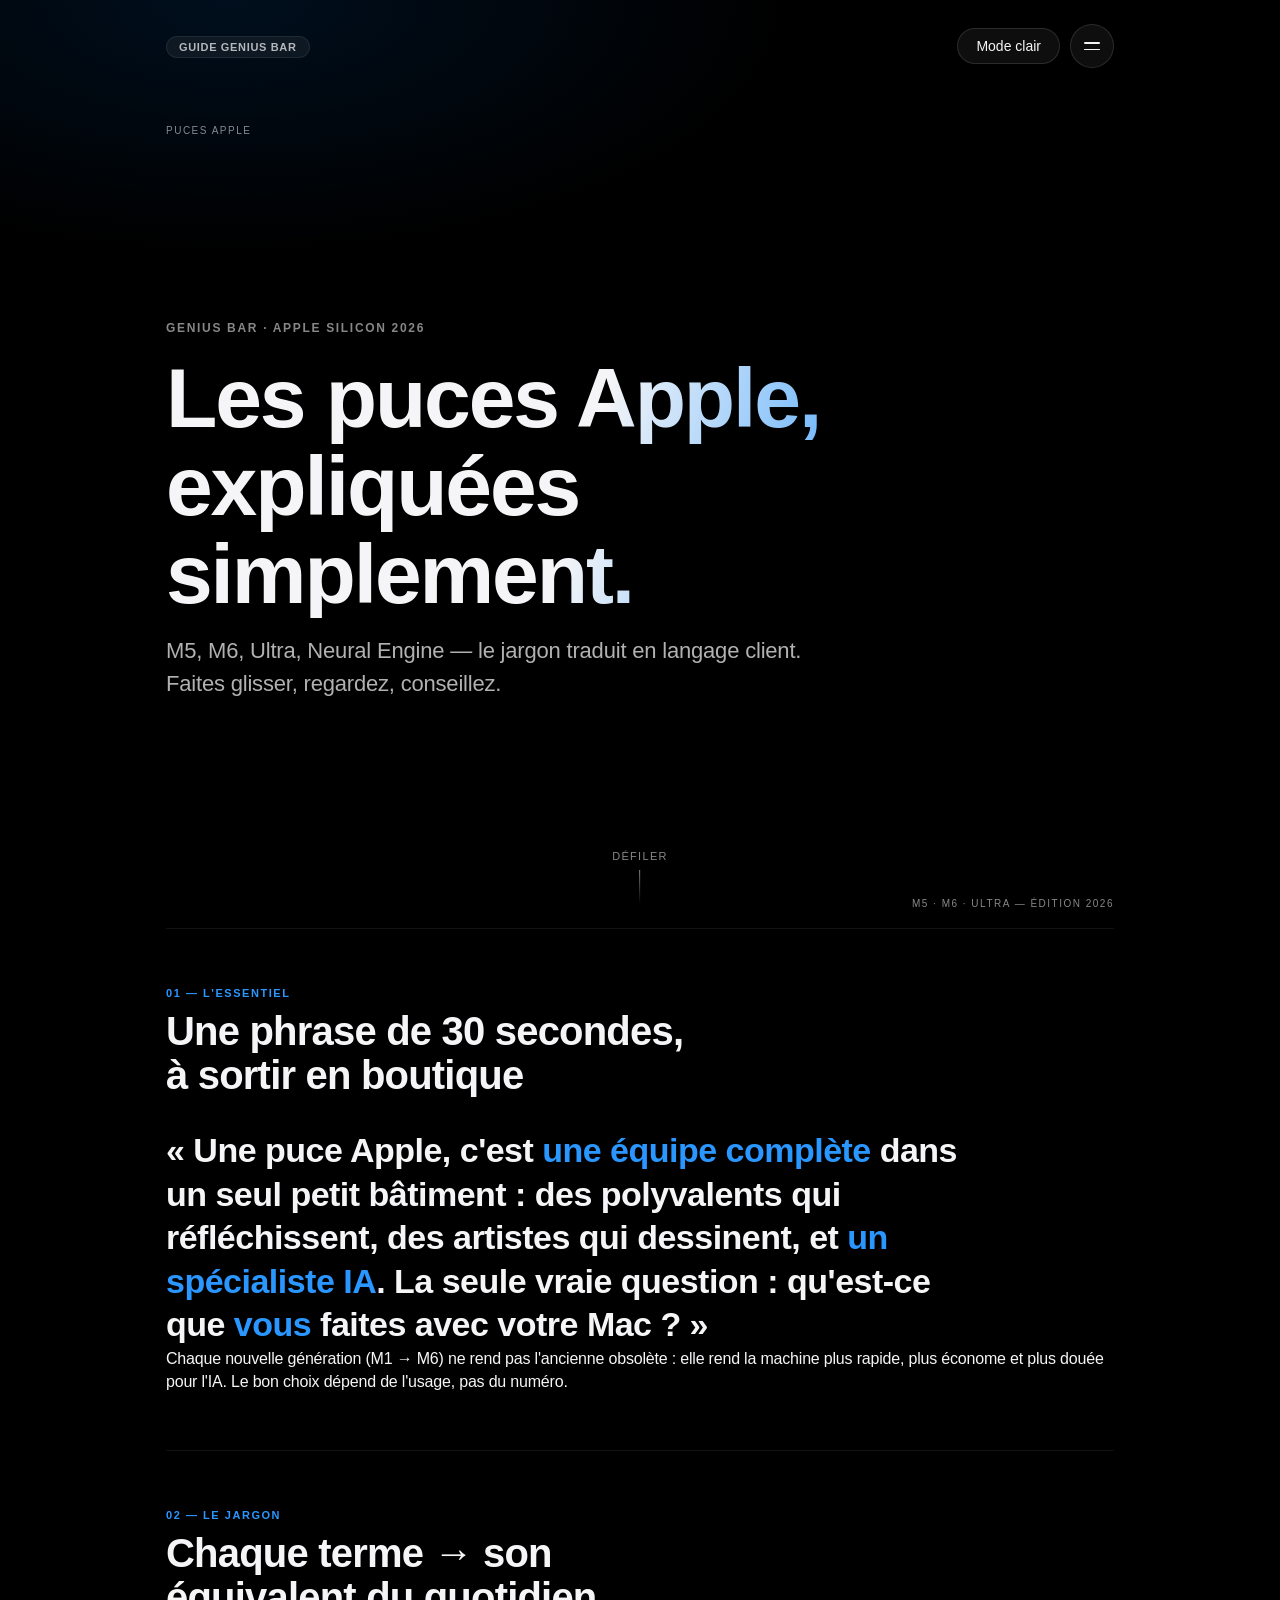
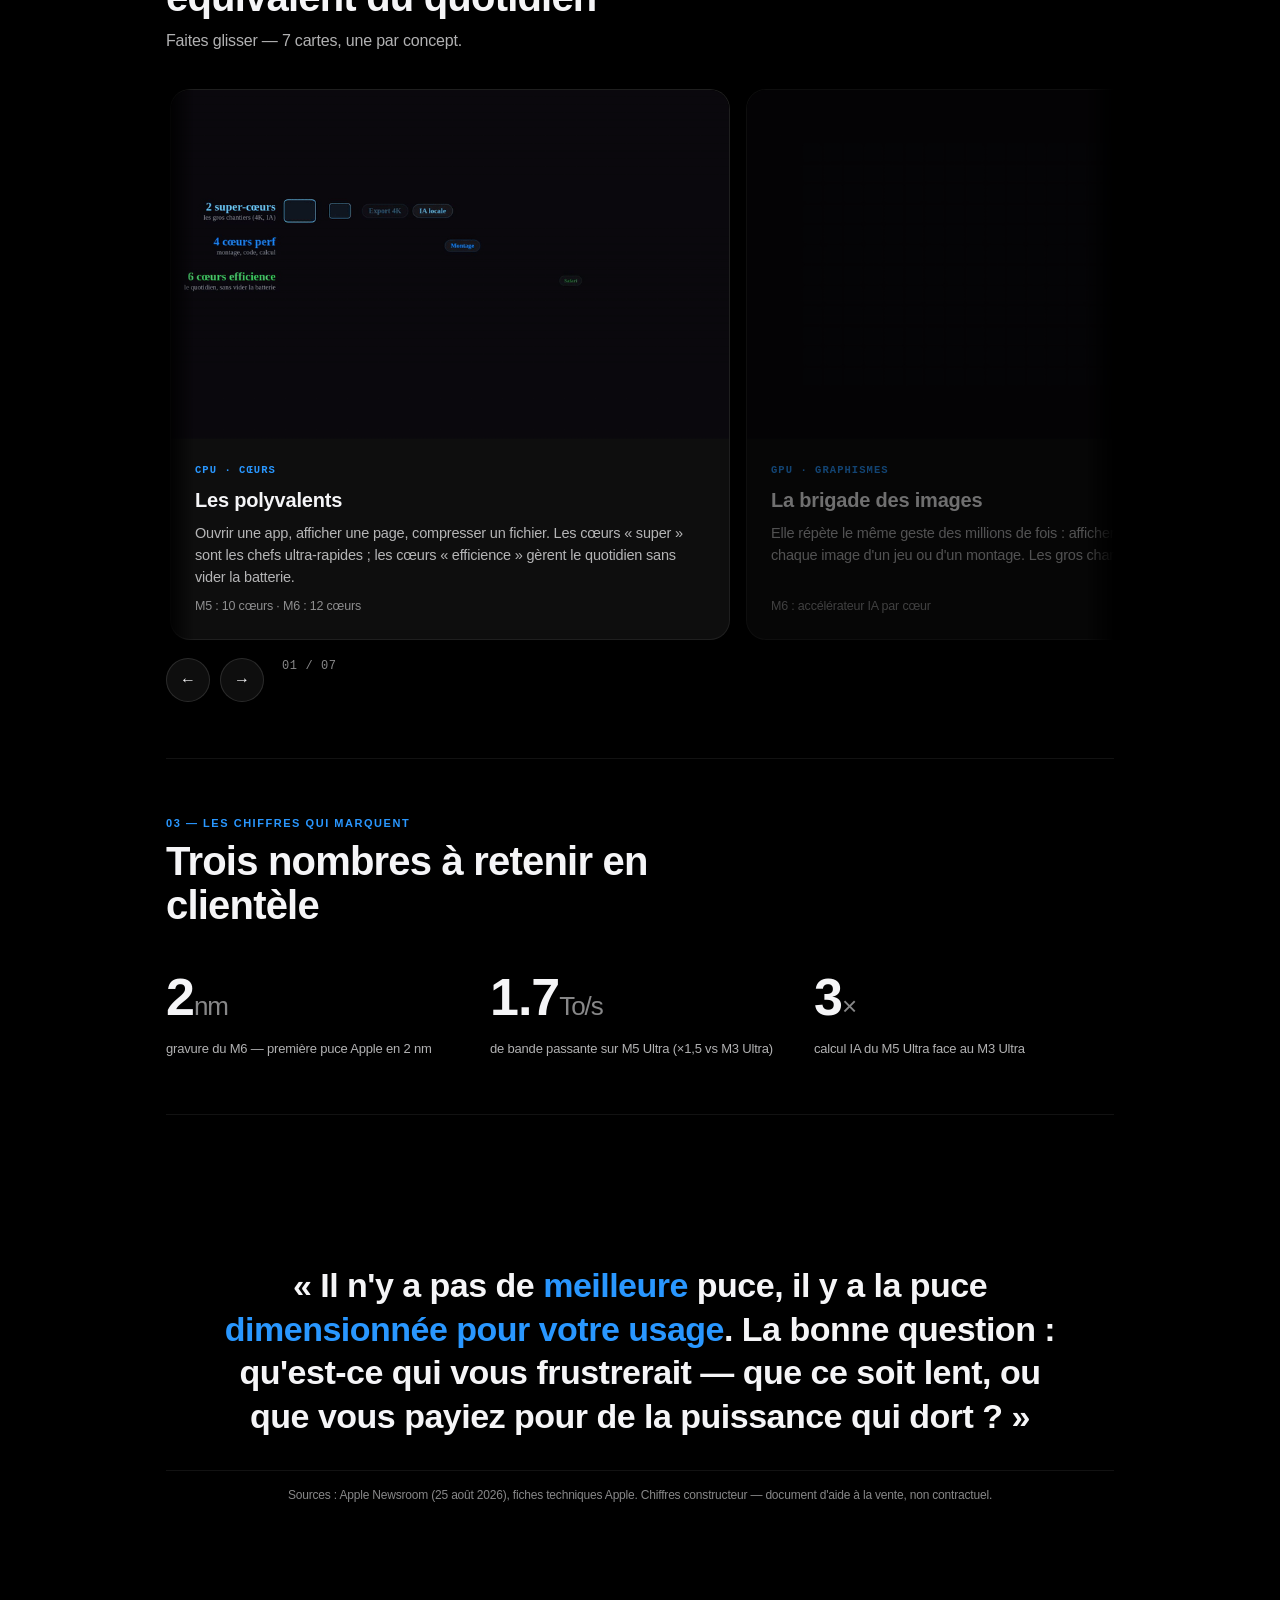
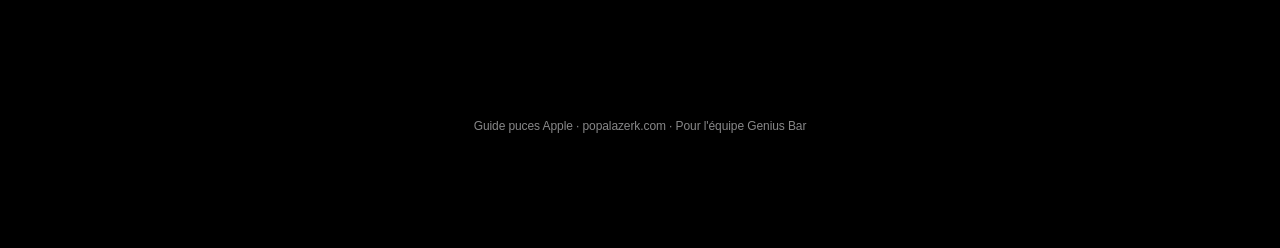
==== index.html @ b4b751bb "Retrait des 3 images generees Pollinations (demande Jose: il les generera lui-meme avec Nano Banana " ====
<!DOCTYPE html>
<html lang="fr">
<head>
<meta charset="UTF-8">
<meta name="viewport" content="width=device-width, initial-scale=1.0">
<meta http-equiv="Cache-Control" content="no-cache, no-store, must-revalidate">
<meta http-equiv="Pragma" content="no-cache">
<title>Puces Apple, expliquées simplement — Genius Bar</title>
<link rel="stylesheet" href="design.css">
<style>
/* ============================================================
   UI v2 — ÉDITORIAL KEYNOTE : sections 100vh, carrousels snap,
   reveals au scroll, compteurs animés. Tokens du design.css.
   ============================================================ */

/* --- Reveal au scroll --- */
.reveal{opacity:0;transform:translateY(28px);transition:opacity .7s var(--ease),transform .7s var(--ease)}
.reveal.in{opacity:1;transform:none}
.reveal[data-delay="1"]{transition-delay:.12s}
.reveal[data-delay="2"]{transition-delay:.24s}
.reveal[data-delay="3"]{transition-delay:.36s}

/* --- Hero 100vh --- */
.hero{min-height:92vh;display:flex;flex-direction:column;justify-content:center;position:relative;padding:var(--sp-5) 0 var(--sp-6)}
.hero .kicker{font-size:12px;letter-spacing:.14em;text-transform:uppercase;color:var(--ink-faint);font-weight:600;margin-bottom:var(--sp-3)}
.hero h1{
  font-family:var(--font-d);font-weight:600;line-height:1.05;letter-spacing:-.025em;
  font-size:clamp(40px,7.2vw,84px);max-width:16ch;
  background:linear-gradient(105deg,var(--ink) 55%,var(--blue-link) 100%);
  -webkit-background-clip:text;background-clip:text;-webkit-text-fill-color:transparent;
}
.hero .lede{font-size:clamp(17px,2vw,22px);color:var(--ink-dim);max-width:52ch;margin-top:var(--sp-3);line-height:1.5}
.hero .scrollcue{position:absolute;bottom:24px;left:50%;transform:translateX(-50%);font-size:11px;letter-spacing:.12em;text-transform:uppercase;color:var(--ink-faint);display:flex;flex-direction:column;align-items:center;gap:6px}
.hud{position:absolute;font-size:10px;letter-spacing:.15em;text-transform:uppercase;color:var(--ink-faint);font-weight:500}
.hud-tl{top:24px;left:0}
.hud-br{bottom:16px;right:0}
.hero .scrollcue::after{content:'';width:1px;height:34px;background:linear-gradient(var(--ink-faint),transparent);animation:cue 2.2s var(--ease) infinite}
@keyframes cue{0%,100%{transform:scaleY(.4);opacity:.4}50%{transform:scaleY(1);opacity:1}}

/* --- Section standard --- */
section{padding:var(--sp-7) 0;border-top:1px solid var(--hair-soft)}
.sect-head{margin-bottom:var(--sp-5);max-width:60ch}
.sect-head .kicker{font-size:11px;letter-spacing:.14em;text-transform:uppercase;color:var(--blue-link);font-weight:600;margin-bottom:8px}
.sect-head h2{font-family:var(--font-d);font-size:clamp(26px,4vw,40px);font-weight:600;line-height:1.1;letter-spacing:-.02em;margin:0}
.sect-head p{color:var(--ink-dim);font-size:16px;margin-top:10px;line-height:1.5}

/* --- Big quote (image à garder en tête) --- */
.bigquote{font-family:var(--font-d);font-size:clamp(22px,3.2vw,34px);font-weight:600;line-height:1.28;letter-spacing:-.015em;max-width:44ch}
.bigquote em{font-style:normal;color:var(--blue-link)}
.bigquote .after{font-family:var(--font-t);font-size:15px;color:var(--ink-dim);font-weight:400;margin-top:var(--sp-4);line-height:1.55;max-width:60ch}

/* --- Carrousel snap générique --- */
.carousel{
  display:grid;grid-auto-flow:column;grid-auto-columns:min(72%,560px);
  gap:var(--sp-3);overflow-x:auto;overscroll-behavior-x:contain;
  scroll-snap-type:x mandatory;padding:4px 4px var(--sp-3);
  scrollbar-width:thin;scrollbar-color:var(--hair) transparent;
  -webkit-mask-image:linear-gradient(90deg,transparent,#000 3%,#000 97%,transparent);
          mask-image:linear-gradient(90deg,transparent,#000 3%,#000 97%,transparent);
}
.carousel::-webkit-scrollbar{height:4px}
.carousel::-webkit-scrollbar-thumb{background:var(--hair);border-radius:2px}
.carousel>*{scroll-snap-align:center}

/* Carte carrousel */
.ccard{
  background:var(--glass);border:1px solid var(--hair-soft);border-radius:var(--radius-lg);
  padding:0;overflow:hidden;display:flex;flex-direction:column;
  transition:border-color var(--dur-1) var(--ease),transform var(--dur-2) var(--ease);
}
.ccard > .fig{margin:0!important;border-radius:0;width:100%;aspect-ratio:16/10;object-fit:cover}
.ccard > .cbody{padding:var(--sp-4);display:flex;flex-direction:column;gap:8px;flex:1}
.ccard:hover{transform:translateY(-3px)}
.ccard .ctag{font-size:10.5px;letter-spacing:.1em;text-transform:uppercase;color:var(--blue-link);font-weight:600;font-family:var(--font-m)}
.ccard h3{font-family:var(--font-d);font-size:20px;font-weight:600;letter-spacing:-.01em}
.ccard p{font-size:14.5px;color:var(--ink-dim);line-height:1.5}
.ccard .cfoot{margin-top:auto;font-size:12.5px;color:var(--ink-faint)}
.ccard.accent-green .ctag{color:var(--green)}
.ccard.accent-purple .ctag{color:#D5A0F8}

/* Nav carrousel */
.cnav{display:flex;gap:10px;margin-top:2px}
.cnav button{
  width:44px;height:44px;border-radius:50%;border:1px solid var(--hair);
  background:var(--glass);color:var(--ink);font-size:16px;cursor:pointer;
  transition:background var(--dur-1) var(--ease),opacity var(--dur-1);
  display:flex;align-items:center;justify-content:center;
}
.cnav button:hover{background:var(--glass-strong)}
.cnav button:disabled{opacity:.3;cursor:default}
.fig{width:100%;border-radius:var(--radius);display:block;margin-top:var(--sp-4);background:#000}
.fig-wrap{margin-top:var(--sp-4)}
.fig-cap{font-size:13px;color:var(--ink-faint);margin-top:8px}
.ccount{font-size:12px;color:var(--ink-faint);font-family:var(--font-m);margin-left:8px;letter-spacing:.05em}
.carousel>*{transition:opacity .45s var(--ease)}

/* --- Stats animées --- */
.stats{display:grid;grid-template-columns:repeat(auto-fit,minmax(180px,1fr));gap:var(--sp-4);margin-top:var(--sp-5)}
.stat .num{font-family:var(--font-d);font-size:clamp(34px,4.5vw,52px);font-weight:600;letter-spacing:-.02em;font-variant-numeric:tabular-nums}
.stat .num .u{font-size:.5em;color:var(--ink-faint);font-weight:500}
.stat .lbl{font-size:13px;color:var(--ink-dim);margin-top:4px;line-height:1.4}

/* --- Tableau comparatif (garde du v1, respiration éditoriale) --- */
.cmp{width:100%;border-collapse:separate;border-spacing:0;font-size:15px}
.cmp th,.cmp td{padding:12px;border-bottom:1px solid var(--hair-soft);text-align:left}
.cmp th{font-size:11px;text-transform:uppercase;letter-spacing:.07em;color:var(--ink-faint);font-weight:600}
.cmp td:first-child{color:var(--ink-faint);font-weight:600;width:32%}
.cmp .win{color:var(--green);font-weight:600}
.cmp tr:last-child td{border-bottom:none}

/* --- Vidéos : carrousel 16:9 --- */
.vidcard{background:var(--glass);border:1px solid var(--hair-soft);border-radius:var(--radius-lg);overflow:hidden}
.vidcard video{width:100%;aspect-ratio:16/9;display:block;background:#000;border-radius:var(--radius) var(--radius) 0 0}
.vidcard .vcap{padding:14px 16px;font-size:14px;color:var(--ink-dim)}
.vidcard .vidcard b,.vidcard .vcap b{color:var(--ink);font-weight:600}

/* --- Quiz inline (section dédiée) --- */
.quizwrap{display:grid;grid-template-columns:1.1fr .9fr;gap:var(--sp-6)}
@media(max-width:820px){.quizwrap{grid-template-columns:1fr}}
.q{padding:var(--sp-3) 0;border-bottom:1px solid var(--hair-soft)}
.q:last-child{border:none}
.q h3{font-size:16px;font-weight:600;margin-bottom:10px}
.q h3 .n{display:inline-block;width:26px;height:26px;border-radius:var(--radius-sm);background:var(--blue);color:#fff;font-size:12px;text-align:center;line-height:26px;margin-right:10px;font-family:var(--font-m)}
.opts{display:grid;grid-template-columns:1fr;gap:8px}
.opt{
  padding:13px 16px;border-radius:var(--radius-sm);border:1px solid var(--hair);background:var(--glass);
  cursor:pointer;font-size:15px;color:var(--ink);transition:all var(--dur-1) var(--ease);text-align:left;font-family:inherit;
}
.opt:hover{background:var(--glass-strong)}
.opt.sel{border-color:var(--blue);background:rgba(0,113,227,.14);font-weight:600}
.result{margin-top:var(--sp-3);padding:var(--sp-4);border-radius:var(--radius);display:none}
.result.show{display:block}
.result h3{font-size:19px;font-weight:600;margin-bottom:4px}
.result .why{font-size:15px;color:var(--ink-dim)}
.badge{display:inline-block;padding:4px 12px;border-radius:var(--radius-pill);font-size:11px;font-weight:600;letter-spacing:.06em;text-transform:uppercase;margin-bottom:10px}

/* --- FAQ --- */
.faq details{padding:var(--sp-3) 0;border-bottom:1px solid var(--hair-soft)}
.faq details:last-child{border:none}
.faq summary{cursor:pointer;font-size:16px;font-weight:600;list-style:none;display:flex;justify-content:space-between;align-items:center}
.faq summary::after{content:'+';font-size:20px;color:var(--ink-faint);font-weight:400}
.faq details[open] summary::after{content:'–'}
.faq .a{font-size:15px;color:var(--ink-dim);padding:8px 0 2px}

/* --- Fin --- */
.finale{min-height:60vh;display:flex;flex-direction:column;justify-content:center;text-align:center}
.finale .bigquote{margin:0 auto}
footer{padding:var(--sp-5) 0;text-align:center;font-size:12px;color:var(--ink-faint)}


/* --- Menu overlay plein ecran + vues (module recommandation dissocie) --- */
.top{position:relative;z-index:60}
.top-actions{display:flex;align-items:center;gap:10px}
.brand-btn{cursor:pointer;font-family:var(--font-t);transition:background var(--dur-1) var(--ease)}
.brand-btn:hover{background:var(--glass-strong)}
.burger{width:44px;height:44px;border-radius:50%;border:1px solid var(--hair);background:var(--glass);display:inline-flex;flex-direction:column;align-items:center;justify-content:center;gap:5px;cursor:pointer;transition:background var(--dur-1) var(--ease)}
.burger:hover{background:var(--glass-strong)}
.burger span{display:block;width:16px;height:1.5px;border-radius:1px;background:var(--ink);transition:transform var(--dur-1) var(--ease)}
.burger.open span:nth-child(1){transform:translateY(3.25px) rotate(45deg)}
.burger.open span:nth-child(2){transform:translateY(-3.25px) rotate(-45deg)}

.menu-overlay{
  position:fixed;inset:0;z-index:50;display:flex;flex-direction:column;justify-content:center;
  background:var(--bg);
  -webkit-backdrop-filter:blur(24px) saturate(180%);backdrop-filter:blur(24px) saturate(180%);
  opacity:0;visibility:hidden;transition:opacity var(--dur-2) var(--ease),visibility 0s linear var(--dur-2);
}
.menu-overlay.open{opacity:1;visibility:visible;transition:opacity var(--dur-2) var(--ease)}
.menu-list{max-width:760px;width:100%;margin:0 auto;padding:0 var(--sp-4)}
.menu-item{opacity:0;transform:translateY(22px);transition:opacity var(--dur-2) var(--ease),transform var(--dur-2) var(--ease)}
.menu-overlay.open .menu-item{opacity:1;transform:none}
.menu-overlay.open .menu-item:nth-child(1){transition-delay:50ms}
.menu-overlay.open .menu-item:nth-child(2){transition-delay:100ms}
.menu-overlay.open .menu-item:nth-child(3){transition-delay:150ms}
.menu-overlay.open .menu-item:nth-child(4){transition-delay:200ms}
.menu-overlay.open .menu-item:nth-child(5){transition-delay:250ms}
.menu-overlay.open .menu-item:nth-child(6){transition-delay:300ms}
.menu-item button{
  display:flex;align-items:baseline;gap:18px;width:100%;text-align:left;
  background:none;border:none;border-bottom:1px solid var(--hair-soft);
  padding:18px 0;cursor:pointer;color:var(--ink);font-family:inherit;
  transition:color var(--dur-1) var(--ease),transform var(--dur-1) var(--ease);
}
.menu-item:last-child button{border-bottom:none}
.menu-item button:hover{color:var(--blue-link);transform:translateX(6px)}
.menu-item .idx{font-family:var(--font-m);font-size:12px;color:var(--ink-faint);letter-spacing:.12em;transition:color var(--dur-1) var(--ease)}
.menu-item.active .idx{color:var(--blue-link)}
.menu-item .lbl{font-family:var(--font-d);font-size:clamp(28px,6vw,52px);font-weight:600;letter-spacing:-.02em;line-height:1.1}
.menu-item .desc{margin-left:auto;font-size:13px;color:var(--ink-dim)}
.menu-item.active .lbl{color:var(--blue-link)}
.menu-foot{max-width:680px;margin:var(--sp-5) auto 0;padding:0 var(--sp-4);font-size:11px;letter-spacing:.14em;text-transform:uppercase;color:var(--ink-faint);font-family:var(--font-m)}
body.menu-open{overflow:hidden}
.view{display:none}
.view.active{display:block}
@media(max-width:640px){.menu-item .desc{display:none}.menu-item button{gap:14px;padding:14px 0}}


/* --- Vue keynote : cartes produits editoriales --- */
.kn-jump{display:flex;gap:10px;flex-wrap:wrap;margin:var(--sp-3) 0 var(--sp-5)}
.kn-jump a{font-size:12px;letter-spacing:.06em;border:1px solid var(--hair);border-radius:980px;padding:8px 16px;color:var(--ink-dim);text-decoration:none;transition:color var(--dur-1) var(--ease),border-color var(--dur-1) var(--ease)}
.kn-jump a:hover{color:var(--ink);border-color:var(--hair-strong)}
.kn-card{position:relative;border:1px solid var(--hair);border-radius:20px;padding:30px 32px 26px;background:var(--glass);scroll-margin-top:90px}
.kn-card + .kn-card{margin-top:var(--sp-4)}
.kn-card.star{border-color:rgba(0,113,227,.55);box-shadow:0 0 60px rgba(0,113,227,.08)}
.kn-idx{position:absolute;top:26px;right:30px;font-family:var(--font-m);font-size:13px;color:var(--ink-faint);letter-spacing:.1em}
.kn-tag{font-family:var(--font-m);font-size:11px;letter-spacing:.16em;text-transform:uppercase;color:var(--blue-link);margin-bottom:10px}
.kn-card h3{font-family:var(--font-d);font-size:clamp(26px,4.5vw,40px);font-weight:600;letter-spacing:-.02em;margin:0 0 6px}
.kn-hook{font-size:16px;color:var(--ink-dim);max-width:640px;line-height:1.5;margin:0}
.kn-chips{display:grid;grid-template-columns:repeat(4,1fr);gap:10px;margin:24px 0 4px}
.chip{border:1px solid var(--hair);border-radius:14px;padding:14px 16px;background:var(--bg)}
.chip b{display:block;font-family:var(--font-d);font-size:clamp(19px,2.4vw,26px);font-weight:600;letter-spacing:-.01em;color:var(--ink)}
.chip span{display:block;font-size:10.5px;color:var(--ink-dim);letter-spacing:.1em;text-transform:uppercase;margin-top:4px}
.kn-vs{font-family:var(--font-m);font-size:10px;letter-spacing:.16em;text-transform:uppercase;color:var(--ink-faint);margin:22px 0 6px}
.kn-delta{list-style:none;margin:0;padding:0;font-size:14px}
.kn-delta li{display:flex;justify-content:space-between;gap:16px;padding:7px 0;border-bottom:1px solid var(--hair-soft);color:var(--ink-dim)}
.kn-delta li:last-child{border-bottom:none}
.kn-delta li b{color:var(--ink);font-weight:600;white-space:nowrap}
.kn-delta li b.up{color:var(--green)}
.kn-tl{display:flex;gap:10px;flex-wrap:wrap;margin:var(--sp-5) 0}
.when{border:1px solid var(--hair);border-radius:980px;padding:9px 18px;font-size:12.5px;color:var(--ink-dim)}
.when b{color:var(--ink);font-weight:600}
@media(max-width:640px){.kn-chips{grid-template-columns:repeat(2,1fr)}.kn-card{padding:24px 20px 20px}}

/* --- Notes de bas de page keynote (methodologie Apple) --- */
.fn-ref{font-size:.65em;vertical-align:super;color:var(--ink-faint);font-family:var(--font-m);cursor:help}
.kn-notes{margin-top:var(--sp-5);border-top:1px solid var(--hair);padding-top:var(--sp-4)}
.kn-notes summary{cursor:pointer;font-family:var(--font-m);font-size:11px;letter-spacing:.14em;text-transform:uppercase;color:var(--ink-dim);list-style:none}
.kn-notes-list{margin:14px 0 0;padding:0;list-style:none}
.kn-notes-list li{display:flex;gap:10px;font-size:12px;line-height:1.55;color:var(--ink-dim);padding:8px 0;border-bottom:1px solid var(--hair-soft)}
.kn-notes-list li:last-child{border-bottom:none}
.kn-notes-list .fn-n{font-family:var(--font-m);font-size:10px;color:var(--ink-faint);flex-shrink:0;letter-spacing:.08em;padding-top:2px}
@media(max-width:640px){.kn-notes-list li{font-size:11px}}

/* --- Comparateur interactif (bloc-notes de comptoir) --- */
.cmp2-fam{display:flex;gap:10px;flex-wrap:wrap;margin:var(--sp-3) 0 var(--sp-4)}
.cmp2-fam button{font-size:13px;border:1px solid var(--hair);background:none;border-radius:980px;padding:10px 18px;color:var(--ink-dim);cursor:pointer;transition:all var(--dur-1) var(--ease)}
.cmp2-fam button:hover{color:var(--ink)}
.cmp2-fam button.on{background:var(--blue-link);border-color:var(--blue-link);color:#fff;font-weight:600}
.cmp2-slots{display:grid;grid-template-columns:1fr 1fr;gap:14px;margin-bottom:var(--sp-3)}
.cmp2-slot{border:1px solid var(--hair);border-radius:16px;padding:16px 18px;background:var(--bg)}
.cmp2-slot .lbl{font-family:var(--font-m);font-size:10px;letter-spacing:.16em;text-transform:uppercase;color:var(--ink-faint);margin-bottom:10px}
.cmp2-slot .prod{font-family:var(--font-d);font-size:22px;font-weight:600;letter-spacing:-.01em}
.cmp2-slot .sub{font-size:12.5px;color:var(--ink-dim);margin-top:3px}
.cmp2-pick{display:flex;gap:8px;flex-wrap:wrap;margin-top:12px}
.cmp2-pick button{font-size:12.5px;border:1px solid var(--hair);background:none;border-radius:980px;padding:7px 14px;color:var(--ink-dim);cursor:pointer;transition:all var(--dur-1) var(--ease)}
.cmp2-pick button:hover{color:var(--ink);border-color:var(--hair-strong)}
.cmp2-pick button.on{border-color:var(--blue-link);color:var(--blue-link);font-weight:600}
.cmp2-swap{align-self:center;border:1px solid var(--hair);background:var(--glass);color:var(--ink-dim);border-radius:50%;width:38px;height:38px;cursor:pointer;font-size:15px;display:flex;align-items:center;justify-content:center;transition:all var(--dur-1) var(--ease)}
.cmp2-swap:hover{color:var(--ink);border-color:var(--hair-strong)}
.cmp2-out{border:1px solid var(--hair);border-radius:20px;overflow:hidden;background:var(--glass)}
.cmp2-out table{width:100%;border-collapse:collapse;font-size:14px}
.cmp2-out th{font-family:var(--font-m);font-size:10.5px;letter-spacing:.14em;text-transform:uppercase;color:var(--ink-dim);text-align:left;padding:12px 16px;border-bottom:1px solid var(--hair)}
.cmp2-out td{padding:11px 16px;border-bottom:1px solid var(--hair-soft);color:var(--ink-dim);vertical-align:top}
.cmp2-out tr:last-child td{border-bottom:none}
.cmp2-out td:first-child{color:var(--ink-faint);font-size:13px;white-space:nowrap}
.cmp2-out td.win{color:var(--green);font-weight:600}
.cmp2-out td .why{display:block;font-size:11.5px;color:var(--ink-faint);font-weight:400;margin-top:2px}
.cmp2-note{padding:12px 16px;font-size:12px;color:var(--ink-faint);border-top:1px solid var(--hair);background:var(--glass)}
@media(max-width:640px){.cmp2-slots{grid-template-columns:1fr}}
@media(max-width:640px){
  .carousel{grid-auto-columns:min(88%,420px)}
@media(max-width:640px){
  .carousel{grid-auto-columns:min(88%,420px)}
  section{padding:var(--sp-6) 0}
  .hero-fig{z-index:1}
}
@media(prefers-reduced-motion:reduce){
  .reveal{opacity:1;transform:none;transition:none}
  .hero .scrollcue::after{animation:none}
  *{scroll-behavior:auto!important}
}
</style>
</head>
<body>
<div class="aurora"></div>
<div class="wrap">

<header class="top">
  <div class="brand">
    <button class="pill brand-btn" onclick="openView('guide')" title="Retour au guide">Guide Genius Bar</button>
  </div>
  <div class="top-actions">
    <button class="themeBtn" onclick="toggleTheme()" aria-label="Changer de thème">Thème</button>
    <button class="burger" id="burgerBtn" onclick="toggleMenu()" aria-label="Ouvrir le menu" aria-expanded="false"><span></span><span></span></button>
  </div>
</header>

<div class="menu-overlay" id="menuOverlay" aria-hidden="true">
  <nav class="menu-list">
    <div class="menu-item active" data-view="guide"><button onclick="openView('guide')"><span class="idx">01</span><span class="lbl">Le guide</span><span class="desc">L'essentiel &amp; le jargon</span></button></div>
    <div class="menu-item" data-view="cmp"><button onclick="openView('cmp')"><span class="idx">02</span><span class="lbl">Le comparatif</span><span class="desc">M5 vs M6 · Ultra</span></button></div>
    <div class="menu-item" data-view="quiz"><button onclick="openView('quiz')"><span class="idx">03</span><span class="lbl">L'assistant</span><span class="desc">Recommandation en 4 questions</span></button></div>
    <div class="menu-item" data-view="faq"><button onclick="openView('faq')"><span class="idx">04</span><span class="lbl">La FAQ</span><span class="desc">Les vraies questions client</span></button></div>
    <div class="menu-item" data-view="keynote"><button onclick="openView('keynote')"><span class="idx">05</span><span class="lbl">Le keynote</span><span class="desc">Annonces du 9 septembre</span></button></div>
    <div class="menu-item" data-view="quizz"><button onclick="openView('quizz')"><span class="idx">06</span><span class="lbl">Le quiz</span><span class="desc">Teste ta mémoire</span></button></div>
  </nav>
  <div class="menu-foot">ESC pour fermer</div>
</div>

<div class="view active" id="view-guide">
<!-- ============ HERO ============ -->
<div class="hero">
  <div class="kicker reveal">Genius Bar · Apple Silicon 2026</div>
  <h1 class="reveal" data-delay="1">Les puces Apple, expliquées simplement.</h1>
  <p class="lede reveal" data-delay="2">M5, M6, Ultra, Neural Engine — le jargon traduit en langage client. Faites glisser, regardez, conseillez.</p>
  
  <div class="scrollcue reveal" data-delay="3">Défiler</div>
  <div class="hud hud-tl">Puces Apple</div>
  <div class="hud hud-br">M5 · M6 · Ultra — Édition 2026</div>
</div>


<section id="image">
  <div class="sect-head reveal">
    <div class="kicker">01 — L'essentiel</div>
    <h2>Une phrase de 30 secondes, à sortir en boutique</h2>
  </div>
  <div class="bigquote reveal" data-delay="1">« Une puce Apple, c'est <em>une équipe complète</em> dans un seul petit bâtiment : des polyvalents qui réfléchissent, des artistes qui dessinent, et <em>un spécialiste IA</em>. La seule vraie question : qu'est-ce que <em>vous</em> faites avec votre Mac ? »</div>
  <p class="after reveal" data-delay="2">Chaque nouvelle génération (M1 → M6) ne rend pas l'ancienne obsolète : elle rend la machine plus rapide, plus économe et plus douée pour l'IA. Le bon choix dépend de l'usage, pas du numéro.</p>
</section>


<section id="jargon">
  <div class="sect-head reveal">
    <div class="kicker">02 — Le jargon</div>
    <h2>Chaque terme → son équivalent du quotidien</h2>
    <p>Faites glisser — 7 cartes, une par concept.</p>
  </div>
  <div class="carousel reveal" data-delay="1" id="car-jargon">
    <div class="ccard">
      <img class="fig" src="videos/pe-cores.gif" alt="Les 12 cœurs du M6 : tâches lourdes vers les super-cœurs, quotidien vers les cœurs efficience">
      <div class="cbody">
        <div class="ctag">CPU · cœurs</div>
        <h3>Les polyvalents</h3>
        <p>Ouvrir une app, afficher une page, compresser un fichier. Les cœurs « super » sont les chefs ultra-rapides ; les cœurs « efficience » gèrent le quotidien sans vider la batterie.</p>
        <div class="cfoot">M5 : 10 cœurs · M6 : 12 cœurs</div>
      </div>
    </div>
    <div class="ccard">
      <img class="fig" src="videos/gpu-pixels.gif" alt="La grille de pixels peinte à chaque frame par le GPU">
      <div class="cbody">
        <div class="ctag">GPU · graphismes</div>
        <h3>La brigade des images</h3>
        <p>Elle répète le même geste des millions de fois : afficher chaque pixel, calculer chaque image d'un jeu ou d'un montage. Les gros chantiers visuels, c'est elle.</p>
        <div class="cfoot">M6 : accélérateur IA par cœur</div>
      </div>
    </div>
    <div class="ccard accent-green">
      <img class="fig" src="videos/neural-engine.gif" alt="CPU, GPU et Neural Engine comparés : le spécialiste IA domine">
      <div class="cbody">
        <div class="ctag">NPU · Neural Engine</div>
        <h3>Le spécialiste IA</h3>
        <p>Son seul métier : reconnaître et comprendre — un visage, une dictée, une traduction. Très vite, sans fatiguer la batterie, et tout reste sur l'appareil.</p>
        <div class="cfoot">38 000 milliards d'opérations/seconde</div>
      </div>
    </div>
    <div class="ccard">
      <img class="fig" src="videos/unified-memory.gif" alt="La mémoire unifiée : une seule grande table, zéro photocopie">
      <div class="cbody">
        <div class="ctag">Unified Memory · RAM</div>
        <h3>Une seule grande table</h3>
        <p>Toute l'équipe pioche les mêmes dossiers sans faire de photocopies. C'est pourquoi un Mac « seulement » 32 Go va aussi vite qu'un PC avec davantage.</p>
        <div class="cfoot">Jusqu'à 512 Go sur Mac Studio</div>
      </div>
    </div>
    <div class="ccard">
      <img class="fig" src="videos/bandwidth.gif" alt="Le couloir étroit du MacBook Air face au couloir large du Mac Studio">
      <div class="cbody">
        <div class="ctag">GB/s · TB/s</div>
        <h3>La largeur du couloir</h3>
        <p>La bande passante entre l'équipe et la grande table. Couloir large = personne n'attend. Le facteur caché pour l'IA et la 8K.</p>
        <div class="cfoot">M5 Ultra : 1,2 To/s — 8× un MacBook Air</div>
      </div>
    </div>
    <div class="ccard">
      <img class="fig" src="videos/nm-shrink.gif" alt="Gravure 3 nm vers 2 nm : plus de transistors au même endroit">
      <div class="cbody">
        <div class="ctag">Process · N2</div>
        <h3>2 nanomètres</h3>
        <p>Plus c'est petit, plus on range de composants au même endroit — et moins ça consomme. Le M6 est la première puce Apple gravée en 2 nm.</p>
        <div class="cfoot">Concrètement : une batterie qui dure plus longtemps</div>
      </div>
    </div>
    <div class="ccard accent-purple">
      <img class="fig" src="videos/ultrafusion.gif" alt="Deux puces M5 Max soudées en une Ultra">
      <div class="cbody">
        <div class="ctag">Fusion · Quad-die</div>
        <h3>UltraFusion</h3>
        <p>Plusieurs puces soudées qui travaillent comme une seule. Le M5 Ultra, c'est 4 puces M5 Max qui ne font qu'un — le logiciel ne voit qu'une seule machine.</p>
        <div class="cfoot">UltraFusion 2 : 4,4 To/s entre puces</div>
      </div>
    </div>
  </div>
  <div class="cnav reveal" data-delay="1">
    <button onclick="carScroll('car-jargon',-1)" aria-label="Précédent">←</button>
    <button onclick="carScroll('car-jargon',1)" aria-label="Suivant">→</button>
    <div class="ccount" data-for="car-jargon">01 / 07</div>
  </div>
</section>


<section id="stats">
  <div class="sect-head reveal">
    <div class="kicker">03 — Les chiffres qui marquent</div>
    <h2>Trois nombres à retenir en clientèle</h2>
  </div>
  <div class="stats">
    <div class="stat reveal"><div class="num" data-count="2"><span>0</span><span class="u">nm</span></div><div class="lbl">gravure du M6 — première puce Apple en 2 nm</div></div>
  
  
    <div class="stat reveal" data-delay="1"><div class="num" data-count="2" data-decimal="1"><span>0,0</span><span class="u">To/s</span></div><div class="lbl">de bande passante sur M5 Ultra (×1,5 vs M3 Ultra)</div></div>
    <div class="stat reveal" data-delay="2"><div class="num" data-count="4"><span>0</span><span class="u">×</span></div><div class="lbl">calcul IA du M5 Ultra face au M3 Ultra</div></div>
  </div>
</section>


<section class="finale">
  <div class="bigquote reveal">« Il n'y a pas de <em>meilleure</em> puce, il y a la puce <em>dimensionnée pour votre usage</em>. La bonne question : qu'est-ce qui vous frustrerait — que ce soit lent, ou que vous payiez pour de la puissance qui dort ? »</div>
  <div class="disclaimer reveal" data-delay="1" style="margin-top:var(--sp-5)">Sources : Apple Newsroom (25 août 2026), fiches techniques Apple. Chiffres constructeur — document d'aide à la vente, non contractuel.</div>
</section>

</div>

<!-- ============ VUES MODULES (menu) ============ -->
<div class="view" id="view-cmp">

<section>
  <div class="sect-head reveal">
    <div class="kicker">Comparateur</div>
    <h2>Deux puces, face à face.</h2>
    <p>Choisis une famille, choisis deux produits. Le tableau se construit tout seul — comme un bloc-notes de comptoir.</p>
  </div>

  <div class="reveal" data-delay="1">
    <div class="cmp2-fam" id="cmp2Fam"></div>
    <div class="cmp2-slots">
      <div class="cmp2-slot">
        <div class="lbl">Produit A</div>
        <div class="prod" id="cmp2NameA">—</div>
        <div class="sub" id="cmp2SubA">Choisis un produit</div>
        <div class="cmp2-pick" id="cmp2PickA"></div>
      </div>
      <button class="cmp2-swap" onclick="cmp2Swap()" title="Inverser A et B">⇄</button>
      <div class="cmp2-slot">
        <div class="lbl">Produit B</div>
        <div class="prod" id="cmp2NameB">—</div>
        <div class="sub" id="cmp2SubB">Choisis un produit</div>
        <div class="cmp2-pick" id="cmp2PickB"></div>
      </div>
    </div>
    <div id="cmp2Result"></div>
  </div>
</section>

</div>

<div class="view" id="view-quiz">

<section id="quiz">
  <div class="sect-head reveal">
    <div class="kicker">Assistant de recommandation</div>
    <h2>Quelle puce pour quel usage ?</h2>
    <p>4 questions posées au client, une recommandation en sortie.</p>
  </div>
  
  <div class="quizwrap">
    <div class="reveal">
      <div class="q">
        <h3><span class="n">1</span>Que fait principalement le client avec son Mac ?</h3>
        <div class="opts" data-q="1">
          <button class="opt" data-v="0">Mail, web, photos, bureautique</button>
          <button class="opt" data-v="1">Photo / musique / petits montages</button>
          <button class="opt" data-v="2">Montage 4K, code, musique sérieuse</button>
          <button class="opt" data-v="3">8K, 3D, IA locale, gros calculs</button>
        </div>
      </div>
      <div class="q">
        <h3><span class="n">2</span>Utilise-t-il l'IA au quotidien ?</h3>
        <div class="opts" data-q="2">
          <button class="opt" data-v="0">Jamais / à peine</button>
          <button class="opt" data-v="1">Oui, régulièrement</button>
          <button class="opt" data-v="2">Oui, et il fait tourner des outils IA sur la machine</button>
        </div>
      </div>
      <div class="q">
        <h3><span class="n">3</span>L'autonomie est-elle un critère ?</h3>
        <div class="opts" data-q="3">
          <button class="opt" data-v="0">Essentiel — souvent en déplacement</button>
          <button class="opt" data-v="1">Moyen — surtout branché</button>
          <button class="opt" data-v="2">Peu important — machine de bureau</button>
        </div>
      </div>
      <div class="q">
        <h3><span class="n">4</span>Quel budget approximatif ?</h3>
        <div class="opts" data-q="4">
          <button class="opt" data-v="0">Contenu (&lt; 1 000 €)</button>
          <button class="opt" data-v="1">Moyen (1 000 – 3 000 €)</button>
          <button class="opt" data-v="2">Pro (3 000 € et +)</button>
        </div>
      </div>
      <button class="opt" style="width:100%;text-align:center;font-weight:600;border-color:var(--blue);margin-top:var(--sp-3)" onclick="computeQuiz()">Voir la recommandation</button>
    </div>
    <div style="align-self:start">
      <div class="result" id="quizResult" style="margin-top:var(--sp-3)"></div>
    </div>
  </div>
</section>

</div>

<div class="view" id="view-faq">

<section id="faq" class="faq">
  <div class="sect-head reveal">
    <div class="kicker">FAQ</div>
    <h2>Les vraies questions du Genius Bar</h2>
  </div>
  <div class="reveal">
  <details><summary>« Le M6, c'est deux fois mieux que le M5 ? »</summary><div class="a">Non — en usage courant, environ 15 à 30 % plus rapide. Le vrai saut du M6 : l'IA (×2) et l'efficacité (2 nm). Le client le sentira sur la batterie et Siri, pas sur Mail.</div></details>
  <details><summary>« C'est quoi, le Neural Engine, concrètement ? »</summary><div class="a">Le spécialiste IA de la puce. C'est ce qui fait que Siri répond vite, que les photos se trient toutes seules, que la dictée marche sans internet.</div></details>
  <details><summary>« L'Ultra, ça vaut le coup pour moi ? »</summary><div class="a">Seulement pour du montage 8K, de la 3D ou de l'IA sur la machine. Pour du Excel + Safari + photos, c'est payer pour un couloir vide. Recommander M6 ou M5 Max.</div></details>
  <details><summary>« Pourquoi 512 Go de mémoire dans un Mac Studio ? »</summary><div class="a">Pour faire tenir un cerveau IA entier dans la machine. Un gros modèle d'IA, c'est un dictionnaire géant : s'il tient sur la table (la mémoire), on consulte tout de suite.</div></details>
  <details><summary>« Ma puce M1 est-elle dépassée ? »</summary><div class="a">Non. Pour du bureautique et du web, un M1 reste excellent en 2026. On change de puce quand un besoin précis n'est plus couvert : autonomie, IA, gros montages — pas par principe.</div></details>
  </div>
</section>

</div>

<div class="view" id="view-keynote">

<section>
  <div class="sect-head reveal">
    <div class="kicker">Keynote du 9 septembre 2026 — « Surprise and Shine »</div>
    <h2>Les annonces, en direct d'Apple Park</h2>
    <p>Première keynote de John Ternus comme CEO. 5 produits — et iOS 27 le 14 septembre.</p>
  </div>

  <nav class="kn-jump reveal" data-delay="1">
    <a href="#kn-duo">iPhone Duo</a>
    <a href="#kn-pro">iPhone 18 Pro</a>
    <a href="#kn-pods">AirPods 5</a>
    <a href="#kn-s12">Watch S12</a>
    <a href="#kn-u4">Watch Ultra 4</a>
    <a href="#kn-ios">iOS 27</a>
  </nav>

  <article class="kn-card star reveal" id="kn-duo" data-delay="1">
    <div class="kn-idx">01 · ONE MORE THING</div>
    <div class="kn-tag">iPhone Duo</div>
    <h3>Le premier iPhone pliable.</h3>
    <p class="kn-hook">Format passeport à plat. L'écran interne gagne 50 % de surface, le externe garde 90 % de celle de l'iPhone 18 Pro.</p>
    <div class="kn-chips">
      <div class="chip"><b>7,6″ + 5,4″</b><span>écrans interne + externe</span></div>
      <div class="chip"><b>A20 Pro</b><span>+ vapor chamber</span></div>
      <div class="chip"><b>31 h</b><span>de vidéo <span class="fn-ref">1</span></span></div>
      <div class="chip"><b>2 339 €</b><span>à partir de, 256 Go</span></div>
    </div>
    <div class="kn-vs">Face à l'iPhone Air</div>
    <ul class="kn-delta">
      <li>Écrans : 7,6″ interne + 5,4″ externe, même ratio, 3 000 nits <b>vs 6,5″ unique</b></li>
      <li>Touch ID latéral, Camera Control + Siri Camera, FaceTime sous l'écran <b>nouveautés inédites</b></li>
      <li>Autonomie double batterie <b class="up">31 h vs 27 h</b><span class="fn-ref">1</span></li>
      <li>Céramique 3× plus résistante aux rayures, titane grade 5, IP68 <b>Ceramic Shield 2</b></li>
      <li>Prix <b>2 339 € vs 999 $ (≈1 159 €)</b></li>
    </ul>
    <div class="verdict" style="padding:16px;border-radius:var(--radius);font-size:15px;margin-top:var(--sp-3);background:rgba(191,90,242,.10);border:1px solid rgba(191,90,242,.28)">💬 <b>En boutique :</b> produit 100 % nouveau — zéro historique de pannes, pièces absentes des flux les premières semaines. Touch ID latéral et double batterie = diagnostics inédits. Prix France TTC : 2 339 € (256 Go) jusqu'à 3 839 € (2 To) — +340 € vs Galaxy Z Fold 8 (1 999 €). Précommandes 16 oct. à 14 h, disponible le 23 oct.</div>
  </article>

  <article class="kn-card reveal" id="kn-pro" data-delay="1">
    <div class="kn-idx">02</div>
    <div class="kn-tag">iPhone 18 Pro · 18 Pro Max</div>
    <h3>L'ouverture variable arrive.</h3>
    <p class="kn-hook">Première Apple : un capteur 48 Mpx à ouverture variable, avec Pro Controls. Siri IA sur 300 000+ apps. Pas d'iPhone 18 standard — reporté au printemps 2027.</p>
    <div class="kn-chips">
      <div class="chip"><b>A20</b><span>« énorme gain »</span></div>
      <div class="chip"><b>48 Mpx</b><span>ouverture variable</span></div>
      <div class="chip"><b>36 h / 45 h</b><span>de vidéo <span class="fn-ref">1</span></span></div>
      <div class="chip"><b>+150 €</b><span>1 479 / 1 629 €</span></div>
    </div>
    <div class="kn-vs">Face aux 17 Pro / Pro Max</div>
    <ul class="kn-delta">
      <li>Caméra : ouverture variable (1ʳᵉ Apple) <b>vs ouverture fixe</b></li>
      <li>Vidéo <b class="up">36 h / 45 h vs 33 h / 39 h</b><span class="fn-ref">1</span></li>
      <li>Prix France <b>1 479 € / 1 629 € vs 1 329 € / 1 479 €</b></li>
      <li>Dynamic Island 3 live activities · 2 To inédit sur Pro Max <b>nouveautés</b></li>
      <li>« Apple Reference Image » anti-IA <b>indisponible UE au lancement</b></li>
    </ul>
    <div class="verdict" style="padding:16px;border-radius:var(--radius);font-size:15px;margin-top:var(--sp-3);background:rgba(0,113,227,.10);border:1px solid rgba(0,113,227,.28)">💬 <b>En boutique :</b> 45 h = moins d'échanges batterie la 1ʳᵉ année ; ouverture variable = nouvelle mécanique photo au diagnostic. <b>Prix France TTC : 1 479 € (Pro) / 1 629 € (Pro Max) en 256 Go — +150 € vs 17 Pro (1 329 € / 1 479 €). Montée à 3 129 € en 2 To. Précommandes 12 sept. 14 h, dispo le 18 sept. Attention : pas de Siri AI ni d'Apple Reference Image dans l'UE au lancement.</b></div>
  </article>

  <article class="kn-card reveal" id="kn-pods" data-delay="1">
    <div class="kn-idx">03</div>
    <div class="kn-tag">AirPods 5</div>
    <h3>L'ANC descend en gamme.</h3>
    <p class="kn-hook">Première fois que la réduction de bruit quitte le haut de gamme : −50 % de bruit en plus, boîtiers plus durables.</p>
    <div class="kn-chips">
      <div class="chip"><b>149 €</b><span>4 h ANC / 20 h boîtier</span></div>
      <div class="chip"><b>169 €</b><span>volume sur tige · boîtier sans fil</span></div>
      <div class="chip"><b>−50 %</b><span>de bruit en plus <span class="fn-ref">4</span></span></div>
      <div class="chip"><b>18 sept.</b><span>disponibilité</span></div>
    </div>
    <div class="kn-vs">Face aux AirPods 4</div>
    <ul class="kn-delta">
      <li>ANC dès 149 € <b>vs réservé au modèle 229 € (AirPods 4 ANC)</b></li>
      <li>Réduction de bruit <b class="up">−50 % en plus</b><span class="fn-ref">4</span></li>
    </ul>
    <div class="verdict" style="padding:16px;border-radius:var(--radius);font-size:15px;margin-top:var(--sp-3);background:rgba(191,90,242,.10);border:1px solid rgba(191,90,242,.28)">💬 <b>En boutique :</b> l'ANC en entrée de gamme réduit l'upsell vers AirPods Pro. Réparation = remplacement simple ; garantie légale 2 ans (vendeur) inchangée.</div>
  </article>

  <article class="kn-card reveal" id="kn-s12" data-delay="1">
    <div class="kn-idx">04</div>
    <div class="kn-tag">Apple Watch Series 12</div>
    <h3>Le capteur qui compte 5 fois par seconde.</h3>
    <p class="kn-hook">FC mesurée toutes les 5 s, VFC jusqu'à toutes les 5 min. Siri Recap et Audio Intelligence arrivent sur la montre. App Santé repensée, onglet « Longevity ».</p>
    <div class="kn-chips">
      <div class="chip"><b>5 s</b><span>fréquence cardiaque <span class="fn-ref">2</span></span></div>
      <div class="chip"><b>24 h</b><span>autonomie (stable) <span class="fn-ref">1</span></span></div>
      <div class="chip"><b>449 €</b><span>GPS 42 mm · céramique 1 049 €</span></div>
      <div class="chip"><b>18 sept.</b><span>disponibilité</span></div>
    </div>
    <div class="kn-vs">Face à la Series 11</div>
    <ul class="kn-delta">
      <li>Capteur FC 5 s <b>vs standard</b></li>
      <li>Siri Recap + Audio Intelligence <b class="up">nouveau</b></li>
      <li>Autonomie <b>24 h¹ — inchangée</b></li>
      <li>Prix France <b>449 € vs 449 € (S11) — inchangé</b></li>
    </ul>
    <p style="font-size:12.5px;color:var(--ink-faint);margin-top:14px">⚠︎ Nécessite un iPhone 11 (ou modèle ultérieur) avec iOS 27 ou version ultérieure.</p>
    <div class="verdict" style="padding:16px;border-radius:var(--radius);font-size:15px;margin-top:var(--sp-3);background:rgba(0,113,227,.10);border:1px solid rgba(0,113,227,.28)">💬 <b>En boutique :</b> le saut est capteur + IA, pas prix/autonomie. Questions vie privée attendues au comptoir (où vit l'audio, comment désactiver).</div>
  </article>

  <article class="kn-card reveal" id="kn-u4" data-delay="1">
    <div class="kn-idx">04 · ULTRA</div>
    <div class="kn-tag">Apple Watch Ultra 4</div>
    <h3>Deux jours. Un record Apple.</h3>
    <p class="kn-hook">Siri Recap + Audio Intelligence, autonomie « plus de deux jours » — un record pour la montre d'aventure.</p>
    <div class="kn-chips">
      <div class="chip"><b>&gt;48 h</b><span>autonomie <span class="fn-ref">3</span></span></div>
      <div class="chip"><b>899 €</b><span>prix stable</span></div>
      <div class="chip"><b>18 sept.</b><span>disponibilité</span></div>
    </div>
    <div class="verdict" style="padding:16px;border-radius:var(--radius);font-size:15px;margin-top:var(--sp-3);background:rgba(191,90,242,.10);border:1px solid rgba(191,90,242,.28)">💬 <b>En boutique :</b> nouveautés surtout logicielles — pensez watchOS au comptoir ; autonomie 2 jours = l'argument d'aventure. Prix France TTC : 899 € (US 799 $ hors taxes).</div>
  </article>

  <article class="kn-card reveal" id="kn-ios" data-delay="1">
    <div class="kn-idx">05 · LOGICIEL</div>
    <div class="kn-tag">iOS 27</div>
    <h3>Le 14 septembre, 4 jours avant la mise en vente.</h3>
    <p class="kn-hook">Siri AI en bêta (anglais), opacité Liquid Glass réglable, nouvelles icônes, widgets extra-larges.</p>
    <div class="verdict" style="padding:16px;border-radius:var(--radius);font-size:15px;margin-top:var(--sp-3);background:rgba(0,113,227,.10);border:1px solid rgba(0,113,227,.28)">💬 <b>En boutique :</b> une mise à jour massive juste avant l'afflux des précommandes — à anticiper au comptoir.</div>
  </article>

  <div class="kn-tl reveal" data-delay="1">
    <span class="when"><b>12 sept.</b> précommandes 18 Pro</span>
    <span class="when"><b>14 sept.</b> iOS 27</span>
    <span class="when"><b>16 sept.</b> précommandes Duo</span>
    <span class="when"><b>18 sept.</b> 18 Pro · AirPods 5 · Watches</span>
    <span class="when"><b>23 oct.</b> iPhone Duo en magasin</span>
  </div>

  <details class="kn-notes reveal" data-delay="1">
    <summary>Notes de bas de page — conditions officielles des chiffres</summary>
    <ol class="kn-notes-list">
      <li><span class="fn-n">1</span><span>Par rapport aux modèles de génération précédente. L'autonomie varie en fonction de l'utilisation.</span></li>
      <li><span class="fn-n">2</span><span>D'après les données d'une étude menée par Apple en juillet et août 2026 sur la précision de la mesure de la fréquence cardiaque, en se basant sur les objets connectés les plus vendus disponibles sur le marché en juin 2026. Pour plus d'informations, consultez apple.com/HRAccuracy.</span></li>
      <li><span class="fn-n">3</span><span>Entraînement testé sans iPhone avec le capteur de fréquence cardiaque activé pendant des séances de course en plein air. Exercice prolongé : mode Économie d'énergie actif, mesures de forme indisponibles. Exercice ultraprolongé : mode Économie d'énergie actif, alertes et temps au tour désactivés, certaines mesures indisponibles. Tests réalisés par Apple en juillet et août 2026 sur des prototypes d'Apple Watch Ultra 4 équipés de préversions logicielles. L'autonomie varie en fonction de l'utilisation, de la configuration, du réseau cellulaire, de la puissance du signal et de nombreux autres facteurs. Les résultats réels sont susceptibles de varier.</span></li>
      <li><span class="fn-n">4</span><span>Réduction active du bruit jusqu'à 1,5× supérieure à celle des AirPods 4 avec Réduction active du bruit. Tests réalisés conformément à la norme IEC 60268-24.</span></li>
      <li><span class="fn-n">✓</span><span>L'Apple Watch Series 12, l'Apple Watch Ultra 4 et l'Apple Watch SE 3 nécessitent un iPhone 11 (ou modèle ultérieur) avec iOS 27 (ou version ultérieure).</span></li>
      <li><span class="fn-n">✓</span><span>Les fonctionnalités sont sujettes à modification. La disponibilité des fonctionnalités, des applications et des services peut varier en fonction des régions et des langues.</span></li>
    </ol>
  </details>

  <p class="reveal" data-delay="1" style="font-size:12px;color:var(--ink-faint)">Sources : Apple Newsroom (communiqué iPhone Duo), The Verge, Reuters, Bloomberg — 9 septembre 2026.</p>
</section>

</div>

<div class="view" id="view-quizz">

<section>
  <div class="sect-head reveal">
    <div class="kicker">Quiz keynote</div>
    <h2>Suivez-vous les annonces ?</h2>
    <p>6 questions sur le keynote du 9 septembre 2026.</p>
  </div>
  <div class="quizwrap">
    <div class="reveal" id="kqBox"></div>
    <div style="align-self:start">
      <div class="result" id="kqResult" style="margin-top:var(--sp-3)"></div>
    </div>
  </div>
</section>

</div>

<footer>Guide puces Apple · popalazerk.com · Pour l'équipe Genius Bar</footer>
</div>

<script>
function toggleTheme(){
  const b=document.body;
  const cur=b.getAttribute('data-theme')==='light'?'dark':'light';
  b.setAttribute('data-theme',cur);
  const btn=document.querySelector('.themeBtn');
  if(btn){btn.textContent=cur==='light'?'Mode sombre':'Mode clair';}
  try{localStorage.setItem('theme',cur)}catch(e){}
}
(function(){try{if(localStorage.getItem('theme')==='light'){document.body.setAttribute('data-theme','light');document.querySelector('.themeBtn').textContent='Mode sombre';}}catch(e){}})();
document.addEventListener('DOMContentLoaded',function(){try{
  const btn=document.querySelector('.themeBtn');
  if(btn)btn.textContent=document.body.getAttribute('data-theme')==='light'?'Mode sombre':'Mode clair';
}catch(e){}});

/* ---- Carrousels : snap + nav ---- */
function carScroll(id,dir){
  const c=document.getElementById(id);
  if(!c)return;
  const card=c.firstElementChild;
  const step=card?card.getBoundingClientRect().width+12:400;
  c.scrollBy({left:dir*step,behavior:'smooth'});
}

/* ---- Compteur de carrousel + cartes hors focus atténuées ---- */
document.querySelectorAll('.carousel').forEach(c=>{
  const counter=document.querySelector('.ccount[data-for="'+c.id+'"]');
  const update=()=>{
    const cards=[...c.children];
    const x=c.scrollLeft, w=c.firstElementChild.getBoundingClientRect().width+12;
    const idx=Math.min(cards.length,Math.max(1,Math.round(x/w)+1));
    if(counter)counter.textContent=String(idx).padStart(2,'0')+' / '+String(cards.length).padStart(2,'0');
    cards.forEach((card,i)=>{
      const center=card.offsetLeft+card.offsetWidth/2;
      const viewCenter=x+c.clientWidth/2;
      card.style.opacity=Math.abs(center-viewCenter)<card.offsetWidth*0.6?'1':'.45';
    });
  };
  c.addEventListener('scroll',()=>requestAnimationFrame(update),{passive:true});
  update();
});

/* ---- Reveals au scroll ---- */
const io=new IntersectionObserver(entries=>{
  entries.forEach(e=>{if(e.isIntersecting){e.target.classList.add('in');io.unobserve(e.target)}});
},{threshold:.15});
document.querySelectorAll('.reveal').forEach(el=>io.observe(el));

/* ---- Compteurs animés ---- */
const ioNum=new IntersectionObserver(entries=>{
  entries.forEach(e=>{
    if(!e.isIntersecting)return;
    ioNum.unobserve(e.target);
    const span=e.target.querySelector('span'),target=parseFloat(e.target.dataset.count);
    const dec=parseInt(e.target.dataset.decimal||0);
    const t0=performance.now(),dur=1400;
    (function tick(t){
      const p=Math.min(1,(t-t0)/dur),ease=1-Math.pow(1-p,3);
      span.textContent=(target*ease).toFixed(dec);
      if(p<1)requestAnimationFrame(tick);
    })(t0);
  });
},{threshold:.6});
document.querySelectorAll('.num').forEach(el=>ioNum.observe(el));


/* ---- Navigation par vues + menu overlay (module recommandation dissocie) ---- */
function toggleMenu(force){
  const ov=document.getElementById('menuOverlay'), bg=document.getElementById('burgerBtn');
  const willOpen=force!==undefined?force:!ov.classList.contains('open');
  ov.classList.toggle('open',willOpen);
  bg.classList.toggle('open',willOpen);
  bg.setAttribute('aria-expanded',willOpen);
  ov.setAttribute('aria-hidden',!willOpen);
  document.body.classList.toggle('menu-open',willOpen);
}
function openView(v){
  if(v==='guide'){
    history.pushState(null,'','#');
    window.scrollTo(0,0);
    showView('guide');
    toggleMenu(false);
    return;
  }
  location.hash='/'+v; /* declenche le routeur hashchange */
}
function showView(v){
  document.querySelectorAll('.view').forEach(el=>el.classList.remove('active'));
  const el=document.getElementById('view-'+v);
  if(el)el.classList.add('active');
  document.querySelectorAll('.menu-item').forEach(mi=>mi.classList.toggle('active',mi.dataset.view===v));
  window.scrollTo(0,0);
  /* re-declencher les reveals de la vue affichee */
  el.querySelectorAll('.reveal').forEach(r=>r.classList.add('in'));
}
function route(){
  const h=location.hash;
  if(h.startsWith('#/')){
    const v=h.slice(2);
    if(['cmp','quiz','faq','keynote','quizz'].includes(v)){
      showView(v);
      document.getElementById('menuOverlay').classList.remove('open');
      document.getElementById('burgerBtn').classList.remove('open');
      document.body.classList.remove('menu-open');
      return;
    }
  }
  showView('guide');
}
window.addEventListener('hashchange',route);
document.addEventListener('keydown',e=>{
  if(e.key==='Escape'&&document.getElementById('menuOverlay').classList.contains('open'))toggleMenu(false);
});
/* boot : si l URL porte #/quiz (lien partage en boutique), ouvrir directement le module */

/* ---- Comparateur interactif : dataset + moteur ---- */
const CMP2={
 fams:[
  {id:'mac',lbl:'Puces Mac',prods:['m5','m6','m5max','m6max','m3ultra','m5ultra']},
  {id:'iphone',lbl:'iPhone',prods:['ip17pro','ip17promax','ip18pro','ip18promax','ipduo','ipair']},
  {id:'watch',lbl:'Apple Watch',prods:['s11','s12','u3','u4']},
  {id:'pods',lbl:'AirPods',prods:['ap4','ap4anc','ap5']}
 ],
 P:{
  m5:{n:'M5',s:'2025 · 3 nm',rows:[['CPU','10 cœurs (4 super + 6 efficience)'],['GPU','8 ou 10 cœurs'],['Neural Engine','16 cœurs'],['Couloir mémoire','153 Go/s'],['Gravure','3 nm'],['Mémoire max','32 Go'],['Machines','MacBook Pro, iPad Pro, Air, Vision Pro']]},
  m6:{n:'M6',s:'2026 · 1ᵉʳ 2 nm Apple',rows:[['CPU','12 cœurs (2 super + 4 perf + 6 efficience)'],['GPU','12 cœurs + accélérateur IA par cœur'],['Neural Engine','Double 16 cœurs — IA ×2'],['Couloir mémoire','170 Go/s'],['Gravure','2 nm — 1ʳᵉ puce Apple'],['Mémoire max','32 Go'],['Machines','Mac mini']]},
  m5max:{n:'M5 Max',s:'2025 · haut de gamme',rows:[['CPU','16 cœurs'],['GPU','40 cœurs'],['Couloir mémoire','546 Go/s'],['Machines','MacBook Pro 16", Mac Studio']]},
  m6max:{n:'M6 Max',s:'2026 · haut de gamme',rows:[['CPU','18 cœurs'],['GPU','44 cœurs + accélérateurs IA'],['Couloir mémoire','600 Go/s'],['Machines','MacBook Pro 16", Mac Studio']]},
  m3ultra:{n:'M3 Ultra',s:'2025 · 2 dies',rows:[['Architecture','2 dies via UltraFusion'],['CPU','28/32 cœurs'],['GPU','60/80 cœurs'],['Couloir mémoire','819 Go/s'],['Calcul IA (GPU)','—']]},
  m5ultra:{n:'M5 Ultra',s:'2026 · 1ᵉʳ quad-die',rows:[['Architecture','4 dies (2× M5 Max) — 1ᵉʳ quad-die Apple'],['CPU','30/36 cœurs'],['GPU','64/80 cœurs + accélérateur IA'],['Couloir mémoire','1,2 To/s (+50 %)'],['UltraFusion','UltraFusion 2 : 4,4 To/s, densité ×6'],['Calcul IA (GPU)','×4,5 vs M3 Ultra']]},
  ip17pro:{n:'iPhone 17 Pro',s:'2025 · 1 329 €',rows:[['Puce','A19 Pro'],['Vidéo','33 h'],['Caméra','48 Mpx ouverture fixe'],['Prix','1 329 €']]},
  ip17promax:{n:'iPhone 17 Pro Max',s:'2025 · 1 479 €',rows:[['Puce','A19 Pro'],['Vidéo','39 h'],['Caméra','48 Mpx ouverture fixe'],['Prix','1 479 €']]},
  ip18pro:{n:'iPhone 18 Pro',s:'2026 · 18 sept. · 1 479 €',rows:[['Puce','A20 — « énorme gain »'],['Vidéo','36 h¹'],['Caméra','48 Mpx à ouverture variable (1ʳᵉ Apple)'],['Prix','1 479 € (+150 €)']]},
  ip18promax:{n:'iPhone 18 Pro Max',s:'2026 · 18 sept. · 1 629 €',rows:[['Puce','A20 — « énorme gain »'],['Vidéo','45 h¹'],['Caméra','48 Mpx à ouverture variable (1ʳᵉ Apple)'],['Prix','1 629 € (+150 €) · 2 To inédit']]},
  ipduo:{n:'iPhone Duo',s:'2026 · pliable · 2 339 € · 23 oct.',rows:[['Écrans','7,6″ interne + 5,4″ externe · 3 000 nits'],['Puce','A20 Pro + vapor chamber'],['Vidéo','31 h¹ (double batterie)'],['Touch ID','Bouton latéral'],['Caméra','48 Mpx Fusion + FaceTime sous écran'],['Prix','2 339 €']]},
  ipair:{n:'iPhone Air',s:'2025 · 5,6 mm',rows:[['Écran','6,5″ unique'],['Puce','A19 Pro'],['Vidéo','27 h¹'],['Prix','1 159 €']]},
  s11:{n:'Watch Series 11',s:'2025 · 449 €',rows:[['Capteur FC','Standard'],['Siri Recap / Audio IA','Non'],['Autonomie','24 h¹'],['Prix','449 €']]},
  s12:{n:'Watch Series 12',s:'2026 · 18 sept.',rows:[['Capteur FC','Toutes les 5 s²'],['Siri Recap / Audio IA','Oui'],['Autonomie','24 h¹ (stable)'],['Prix','449 € (céramique 1 049 €)'],['Compatibilité','iPhone 11 ou + · iOS 27']]},
  u3:{n:'Watch Ultra 3',s:'2025 · 899 €',rows:[['Autonomie','42 h¹'],['Siri Recap / Audio IA','Non'],['Prix','899 €']]},
  u4:{n:'Watch Ultra 4',s:'2026 · 18 sept.',rows:[['Autonomie','Plus de 2 jours¹ (record Apple)'],['Siri Recap / Audio IA','Oui'],['Prix','899 € (stable)'],['Compatibilité','iPhone 11 ou + · iOS 27']]},
  ap4:{n:'AirPods 4',s:'2025 · 149 €',rows:[['ANC','Sans'],['Autonomie','≈4 h / 20 h boîtier'],['Prix','149 €']]},
  ap4anc:{n:'AirPods 4 ANC',s:'2025 · 229 €',rows:[['ANC','Oui'],['Autonomie','≈4 h / 20 h boîtier'],['Prix','229 €']]},
  ap5:{n:'AirPods 5',s:'2026 · 18 sept. · 149 €',rows:[['ANC','Oui, dès 149 €⁴'],['Réduction','−50 % en plus⁴'],['Autonomie','≈4 h ANC / 20 h boîtier'],['Prix','149 € · 169 € (sans fil)']]}
 },
 fam:'mac', a:null, b:null,
 init(){
   const f=document.getElementById('cmp2Fam');
   f.innerHTML=this.fams.map(x=>'<button data-f="'+x.id+'" onclick="CMP2.setFam(\''+x.id+'\')">'+x.lbl+'</button>').join('');
   this.setFam('mac');
 },
 setFam(id){
   this.fam=id; this.a=null; this.b=null;
   document.querySelectorAll('#cmp2Fam button').forEach(b=>b.classList.toggle('on',b.dataset.f===id));
   const fam=this.fams.find(x=>x.id===id);
   const mk=sl=>fam.prods.map(p=>'<button data-p="'+p+'" onclick="CMP2.pick(\''+id+'\',\''+p+'\',\''+sl+'\')">'+this.P[p].n+'</button>').join('');
   document.getElementById('cmp2PickA').innerHTML=mk('A');
   document.getElementById('cmp2PickB').innerHTML=mk('B');
   this.render();
 },
 pick(fam,prod,slot){
   if(slot==='A'){this.a=prod;document.querySelectorAll('#cmp2PickA button').forEach(x=>x.classList.toggle('on',x.dataset.p===prod));}
   else{this.b=prod;document.querySelectorAll('#cmp2PickB button').forEach(x=>x.classList.toggle('on',x.dataset.p===prod));}
   this.render();
 },
 swap(){const t=this.a;this.a=this.b;this.b=t;this.setFam(this.fam);this.render();},
 render(){
   const pa=this.P[this.a],pb=this.P[this.b];
   document.getElementById('cmp2NameA').textContent=pa?pa.n:'—';
   document.getElementById('cmp2SubA').textContent=pa?pa.s:'Choisis un produit';
   document.getElementById('cmp2NameB').textContent=pb?pb.n:'—';
   document.getElementById('cmp2SubB').textContent=pb?pb.s:'Choisis un produit';
   const out=document.getElementById('cmp2Result');
   if(!pa||!pb){out.innerHTML='';return;}
   const keys=[...new Set([...pa.rows.map(r=>r[0]),...pb.rows.map(r=>r[0])])];
   let trs='';
   const NO_WIN=/prix|poids/i;
   keys.forEach(k=>{
     const va=(pa.rows.find(r=>r[0]===k)||['','—'])[1];
     const vb=(pb.rows.find(r=>r[0]===k)||['','—'])[1];
     const na=va!=='—',nb=vb!=='—';
     let ca='',cb='';
     if(na&&nb&&va!==vb&&!NO_WIN.test(k)){
       const num=s=>{const m=String(s).match(/[\d\s.,]+/);if(!m)return null;const n=parseFloat(m[0].replace(/\s/g,'').replace(',','.'));return isNaN(n)?null:n;};
       const xa=num(va),xb=num(vb);
       if(xa!==null&&xb!==null){if(xb>xa){cb='win';}else if(xa>xb){ca='win';}}
     }
     trs+='<tr><td>'+k+'</td><td class="'+ca+'">'+va+'</td><td class="'+cb+'">'+vb+'</td></tr>';
   });
   out.innerHTML='<div class="cmp2-out"><table><thead><tr><th>Critère</th><th>'+pa.n+'</th><th>'+pb.n+'</th></tr></thead><tbody>'+trs+'</tbody></table>'+
     '<div class="cmp2-note">En vert : l\'avantage. Notes ¹⁴ en bas de la vue Keynote (conditions officielles). L\'autonomie varie selon l\'utilisation.</div>';
 }
};
document.addEventListener('DOMContentLoaded',function(){CMP2.init();});

(function(){const h=location.hash;if(h.startsWith('#/')&&['cmp','quiz','faq','keynote','quizz'].includes(h.slice(2)))route();})();
/* ---- Quiz keynote (mecanisme propre, independant du quiz assistant) ---- */
const KQ=[
 {q:"Le « one more thing » du keynote ?",opts:["Le premier iPhone pliable","Un Mac pliable","Des AirPods Pro 3","Une Apple TV 4K"],exp:"L\'iPhone Duo — format passeport, 2 339 € en France, dispo 23 octobre."},
 {q:"Quelle puce équipe l\'iPhone Duo ?",opts:["A20 Pro","A19 Pro","M6","C2"],exp:"Le C2 est le modem cellulaire maison, pas la puce principale."},
 {q:"Première caméra de l\'iPhone 18 Pro ?",opts:["48 Mpx à ouverture variable","Zoom périscope 10×","Capteur 1 pouce","Double caméra frontale"],exp:"« La plus grande amélioration photo depuis des années »."},
 {q:"Autonomie vidéo de l\'iPhone 18 Pro Max ?",opts:["45 h","36 h","31 h","39 h"],exp:"36 h = 18 Pro · 31 h = Duo · 39 h = 17 Pro Max (2025)."},
 {q:"La grande première des AirPods 5 à 149 € ?",opts:["L\'ANC sur l\'entrée de gamme","La charge sans fil sur les deux","10 h sans boîtier","La compatibilité Apple Pencil"],exp:"Sur les AirPods 4, l\'ANC était réservé au modèle à 229 €."},
 {q:"Annoncé par la rumeur mais absent du keynote ?",opts:["L\'iPhone 18 standard","L\'iPhone 18 Pro Max","L\'Apple Watch Ultra 4","Les AirPods 5"],exp:"Reporté au printemps 2027 — un septembre 100 % Pro."}
];
let kqScore=0,kqDone=0;
function kqShuffle(a){for(let i=a.length-1;i>0;i--){const j=Math.floor(Math.random()*(i+1));[a[i],a[j]]=[a[j],a[i]];}return a;}
function kqRender(){
  kqScore=0;kqDone=0;
  document.getElementById('kqResult').innerHTML='';
  const box=document.getElementById('kqBox');
  box.innerHTML=KQ.map((it,qi)=>{
    const opts=kqShuffle(it.opts.slice());
    return '<div class="q"><h3><span class="n">'+(qi+1)+'</span>'+it.q+'</h3><div class="opts" data-kq="'+qi+'">'+
      opts.map(o=>'<button class="opt" data-ok="'+(o===it.opts[0]?1:0)+'" onclick="kqPick(this)">'+o+'</button>').join('')+'</div></div>';
  }).join('');
}
function kqPick(btn){
  const wrap=btn.parentNode;
  if(wrap.dataset.done)return;
  wrap.dataset.done='1';
  if(btn.dataset.ok==='1')kqScore++;
  wrap.querySelectorAll('.opt').forEach(o=>{
    o.disabled=true;
    if(o.dataset.ok==='1')o.style.borderColor='#30D158';
    else if(o===btn)o.style.borderColor='#FF4545';
    else o.style.opacity=.45;
  });
  kqDone++;
  if(kqDone===KQ.length)kqCompute();
}
function kqCompute(){
  const r=document.getElementById('kqResult');
  const msg=kqScore===KQ.length?'Sans faute. Prêt pour le comptoir.':kqScore>=4?'Solide — la vue Keynote comblera les détails.':'Le keynote vous a échappé — la vue Keynote est là pour ça.';
  r.innerHTML='<div style="font-family:var(--font-d);font-size:34px;font-weight:600">'+kqScore+' / '+KQ.length+'</div><p style="color:var(--ink-dim);margin:6px 0 12px">'+msg+'</p><button class="opt" style="width:100%;text-align:center;font-weight:600;border-color:var(--blue)" onclick="kqRender()">Recommencer</button>';
}
document.addEventListener('DOMContentLoaded',kqRender);


/* ---- Quiz (logique v1 conservée) ---- */
const answers={1:null,2:null,3:null,4:null};
document.querySelectorAll('.opts').forEach(g=>{
  g.querySelectorAll('.opt').forEach(btn=>{
    btn.addEventListener('click',()=>{
      g.querySelectorAll('.opt').forEach(o=>o.classList.remove('sel'));
      btn.classList.add('sel');
      answers[g.dataset.q]=parseInt(btn.dataset.v);
    });
  });
});
function computeQuiz(){
  const r=document.getElementById('quizResult');
  if(Object.values(answers).some(v=>v===null)){
    r.className='result show';
    r.style.background='rgba(255,159,10,.10)';r.style.border='1px solid rgba(255,159,10,.3)';
    r.innerHTML='<h3>Répondez aux 4 questions</h3><div class="why">Chaque question affine la recommandation.</div>';
    return;
  }
  const [usage,ia,autonomie,budget]=Object.values(answers);
  const score={m6:0,m5max:0,m5ultra:0};
  score.m6  += usage===0?3:(usage===1?1:0);
  score.m6  += ia<2?1:0;
  score.m6  += autonomie===0?2:0;
  score.m6  += budget===0?2:(budget===1?1:0);
  score.m5max += usage===1?2:(usage===2?2:0);
  score.m5max += ia===1?1:0;
  score.m5max += budget===1?1:0;
  score.m5ultra += usage===3?4:0;
  score.m5ultra += ia===2?2:0;
  score.m5ultra += autonomie===2?1:0;
  score.m5ultra += budget===2?2:0;
  if(usage===2 && score.m5ultra===0) score.m5max+=1;
  const best=Object.entries(score).sort((a,b)=>b[1]-a[1])[0][0];
  const rec={
    m6:{t:'🍎 M6 — Mac mini (ou MacBook Air M6 à venir)',bc:'rgba(48,209,88,.10)',bb:'rgba(48,209,88,.28)',bt:'Usage grand public',
        w:'L\'usage décrit (bureautique, web, photos, IA au quotidien, autonomie) est exactement le terrain du M6 : premier 2 nm, IA ×2, excellente efficacité. Aucun intérêt à payer plus.'},
    m5max:{t:'🍎 M5 Pro / M5 Max — MacBook Pro',bc:'rgba(0,113,227,.12)',bb:'rgba(0,113,227,.32)',bt:'Usage pro créatif',
        w:'Montage, code, musique, photo lourde : le M5 Pro/Max apporte les cœurs et le couloir mémoire nécessaires sans passer à la workstation. 64-128 Go de mémoire unifiée possible.'},
    m5ultra:{t:'🍎 M5 Ultra — Mac Studio',bc:'rgba(191,90,242,.12)',bb:'rgba(191,90,242,.28)',bt:'Usage workstation',
        w:'8K, 3D, IA locale, gros calculs : c\'est le terrain du quad-die. 96 à 512 Go de mémoire unifiée, 1,2 To/s, IA ×4,5. Pour ce client, la puissance dormante est un investissement.'}
  }[best];
  r.className='result show';
  r.style.background=rec.bc;r.style.border='1px solid '+rec.bb;
  r.innerHTML='<span class="badge" style="background:'+rec.bc+';border:1px solid '+rec.bb+'">'+rec.bt+'</span><h3>'+rec.t+'</h3><div class="why">'+rec.w+'</div>';
}
</script>
</body>
</html>
---- design.css ----
/*
  ============================================================
  DONOTR469 — DESIGN SYSTEM v2 (senior-grade)
  Guide des puces Apple pour Genius Bar
  ============================================================
  Fondé sur le design system Apple (référence : apple.com/web)
  + discipline Linear/Vercel pour la rigueur dark-mode.
  Tokens normatifs — toute la page dérive de ces variables.

  Principes (design system) :
  1. Une seule couleur d'accent interactive : --blue. Les autres
     teintes (vert, violet, orange) sont SÉMANTIQUES (verdict,
     catégorie), jamais décoratives.
  2. Rythme typographique : Display serré (lh 1.07-1.14,
     tracking négatif), corps aéré (lh 1.47+).
  3. Élévation = surface, pas bordures multiples. Une ombre
     douce unique (Apple card shadow) au survol seulement.
  4. Espacement sur grille 8px (multiples 8/12/16/24/32/40/56).
  5. Motion : une seule courbe d'easing (cubic-bezier .32,.72,0,1),
     durées 150-240ms, jamais de rebond.
  ============================================================ */

:root{
  /* --- Surfaces (dark) --- */
  --bg:#000000;                     /* Apple: sections immersives */
  --bg2:#0E0E11;                    /* variante de surface */
  --ink:#F5F5F7;                    /* texte principal (Apple gray) */
  --ink-dim:rgba(245,245,247,.72);  /* texte secondaire */
  --ink-faint:rgba(245,245,247,.55);/* texte tertiaire (AA sur #000) */
  --glass:rgba(255,255,255,.055);
  --glass-strong:rgba(255,255,255,.10);
  --hair:rgba(255,255,255,.12);
  --hair-soft:rgba(255,255,255,.07);

  /* --- Accent interactif unique (Apple Blue) --- */
  --blue:#0071E3;                   /* UN SEUL accent : interactions */
  --blue-hover:#0077ED;
  --blue-link:#2997FF;              /* liens sur fond sombre */

  /* --- Couleurs sémantiques (usage limité aux verdicts/catégories) --- */
  --green:#30D158;
  --purple:#BF5AF2;
  --orange:#FF9F0A;
  --red:#FF453A;

  /* --- Typographie (échelle Apple) --- */
  --font-d:'SF Pro Display',-apple-system,BlinkMacSystemFont,'Segoe UI',Roboto,'Helvetica Neue',Arial,sans-serif;
  --font-t:'SF Pro Text',-apple-system,BlinkMacSystemFont,'Segoe UI',Roboto,'Helvetica Neue',Arial,sans-serif;
  --font-m:'SF Mono',ui-monospace,SFMono-Regular,Menlo,Monaco,Consolas,monospace;

  /* --- Espacement (grille 8px) --- */
  --sp-1:8px;  --sp-2:12px;  --sp-3:16px;
  --sp-4:24px; --sp-5:32px;  --sp-6:40px; --sp-7:56px;

  /* --- Rayons (échelle Apple) --- */
  --radius-sm:8px;      /* boutons, petits blocs */
  --radius:14px;        /* cartes internes */
  --radius-lg:20px;     /* cartes section */
  --radius-pill:980px;  /* pills CTA (signature Apple) */

  /* --- Motion --- */
  --ease:cubic-bezier(.25,.1,0,1);
  --dur-1:150ms; --dur-2:240ms;

  /* --- Ombre unique (philosophie Apple) --- */
  --shadow-card:rgba(0,0,0,.22) 3px 5px 30px 0px;
}

[data-theme="light"] .term .tech{color:#0066CC}
[data-theme="light"]{
  --bg:#F5F5F7;
  --bg2:#FFFFFF;
  --ink:#1D1D1F;
  --ink-dim:rgba(0,0,0,.72);
  --ink-faint:rgba(0,0,0,.48);
  --glass:rgba(0,0,0,.032);
  --glass-strong:rgba(0,0,0,.055);
  --hair:rgba(0,0,0,.10);
  --hair-soft:rgba(0,0,0,.05);
  --blue:#0071E3;
  --blue-link:#0066CC;
}

*{margin:0;padding:0;box-sizing:border-box}
html{-webkit-text-size-adjust:100%;scroll-behavior:smooth}
body{
  font-family:var(--font-t);
  background:var(--bg); color:var(--ink);
  line-height:1.47;                    /* rythme corps Apple */
  letter-spacing:-.012em;              /* tracking négatif universel */
  min-height:100vh;
  -webkit-font-smoothing:antialiased;
  text-rendering:optimizeLegibility;
}

/* ===== Fond : noir cinématique + halo unique discret ===== */
.aurora{
  position:fixed;inset:0;z-index:-2;pointer-events:none;
  background:radial-gradient(70% 45% at 18% 0%, rgba(0,113,227,.13), transparent 62%);
}

.wrap{max-width:980px;margin:0 auto;padding:var(--sp-4) var(--sp-3) 80px}

/* ===== Header ===== */
header.top{display:flex;align-items:center;justify-content:space-between;gap:12px;margin-bottom:var(--sp-5)}
.brand h1{
  font-family:var(--font-d);font-size:34px;font-weight:600;
  line-height:1.1;letter-spacing:-.02em;color:var(--ink);
}
.brand .sub{font-size:14px;color:var(--ink-dim);margin-top:4px;letter-spacing:-.008em}
.themeBtn{
  border:1px solid var(--hair);background:var(--glass);color:var(--ink);
  border-radius:var(--radius-pill);padding:9px 18px;font-size:14px;font-weight:500;cursor:pointer;
  transition:background var(--dur-1) var(--ease),transform var(--dur-1) var(--ease);
}
.themeBtn:hover{background:var(--glass-strong)}
.themeBtn:active{transform:scale(.96)}

/* ===== Cartes (surface Apple, PAS de bordure voyante) ===== */
.card{
  background:var(--glass);border:1px solid var(--hair-soft);
  border-radius:var(--radius-lg);
  padding:var(--sp-5);margin-bottom:var(--sp-3);
  backdrop-filter:blur(20px) saturate(180%);
}
h2{
  font-family:var(--font-d);font-size:24px;font-weight:600;
  line-height:1.14;letter-spacing:-.011em;
  margin-bottom:6px;display:flex;align-items:center;gap:8px;
}
.card .sub{font-size:15px;color:var(--ink-dim);margin-bottom:var(--sp-4)}

/* ===== Pills / labels ===== */
.pill{
  display:inline-block;font-size:11px;font-weight:600;letter-spacing:.06em;
  padding:4px 12px;border-radius:var(--radius-pill);
  background:var(--glass);border:1px solid var(--hair-soft);
  color:var(--ink-dim);text-transform:uppercase;
}

/* ===== Analogies ===== */
.analogy{border-left:3px solid var(--blue);padding:var(--sp-3) 14px;background:var(--glass-strong);border-radius:0 var(--radius) var(--radius) 0;margin:10px 0}
.analogy b{color:var(--ink);font-weight:600}
.analogy p{font-size:15px;color:var(--ink-dim)}

.term{display:flex;gap:14px;align-items:flex-start;padding:var(--sp-3) 0;border-bottom:1px solid var(--hair-soft)}
.term:last-child{border-bottom:none}
.term .ico{font-size:24px;line-height:1.4}
.term h3{font-size:17px;font-weight:600;letter-spacing:-.01em}
.term .tech{font-size:11px;font-family:var(--font-m);color:#6EB8FF;font-weight:500;letter-spacing:.02em}
.term p{font-size:15px;color:var(--ink-dim);margin-top:2px}

/* ===== Tableau comparatif ===== */
.cmp{width:100%;border-collapse:separate;border-spacing:0;font-size:15px;margin-top:6px}
.cmp th,.cmp td{padding:12px 12px;border-bottom:1px solid var(--hair-soft);text-align:left;vertical-align:top}
.cmp th{font-size:11px;text-transform:uppercase;letter-spacing:.07em;color:var(--ink-faint);font-weight:600}
.cmp td:first-child{color:var(--ink-faint);font-weight:600;width:34%}
.cmp .win{color:var(--green);font-weight:600}
.cmp tr:last-child td{border-bottom:none}

/* ===== Barres ===== */
.barrow{margin:var(--sp-3) 0}
.barrow .lbl{display:flex;justify-content:space-between;font-size:13px;margin-bottom:6px}
.barrow .lbl b{font-weight:600}
.barrow .lbl span{color:var(--ink-faint);font-family:var(--font-m);font-size:12px}
.bar{height:10px;border-radius:5px;background:var(--glass-strong);overflow:hidden;position:relative}
.bar i{position:absolute;top:0;bottom:0;border-radius:5px;display:block;transition:width var(--dur-2) var(--ease)}
.bar .b1{background:linear-gradient(90deg,#5E5CE6,var(--purple))}
.bar .b2{background:linear-gradient(90deg,var(--blue),var(--green))}

.vshead{display:grid;grid-template-columns:1fr 1fr;gap:12px;margin-bottom:12px}
.vshead .chip{text-align:center;padding:var(--sp-3);border-radius:var(--radius);background:var(--glass-strong);border:1px solid var(--hair-soft);font-weight:600;font-size:15px}
.chip .small{display:block;font-size:12px;color:var(--ink-faint);font-weight:400;margin-top:2px}

.verdict{padding:var(--sp-3) 14px;border-radius:var(--radius);font-size:15px;margin-top:var(--sp-3)}
.verdict.v-green{background:rgba(48,209,88,.10);border:1px solid rgba(48,209,88,.28)}
.verdict.v-blue{background:rgba(0,113,227,.12);border:1px solid rgba(0,113,227,.32)}
.verdict.v-purple{background:rgba(191,90,242,.10);border:1px solid rgba(191,90,242,.28)}

/* ===== Quiz / assistant ===== */
.q{padding:var(--sp-3) 0;border-bottom:1px solid var(--hair-soft)}
.q:last-child{border:none}
.q h3{font-size:17px;font-weight:600;margin-bottom:12px}
.q h3 .n{
  display:inline-block;width:26px;height:26px;border-radius:var(--radius-sm);
  background:var(--blue);color:#fff;font-size:12px;text-align:center;line-height:26px;
  margin-right:10px;font-family:var(--font-m);
}
.opts{display:grid;grid-template-columns:1fr 1fr;gap:10px}
@media(max-width:560px){.opts{grid-template-columns:1fr}}
.opt{
  padding:14px 16px;border-radius:var(--radius-sm);border:1px solid var(--hair);background:var(--glass);
  cursor:pointer;font-size:15px;color:var(--ink);transition:all var(--dur-1) var(--ease);text-align:left;font-family:inherit;
  letter-spacing:-.008em;
}
.opt:hover{background:var(--glass-strong)}
.opt.sel{border-color:var(--blue);background:rgba(0,113,227,.14);font-weight:600}
.result{margin-top:var(--sp-3);padding:var(--sp-4);border-radius:var(--radius);display:none}
.result.show{display:block}
.result h3{font-size:19px;font-weight:600;margin-bottom:4px}
.result .why{font-size:15px;color:var(--ink-dim)}
.badge{display:inline-block;padding:4px 12px;border-radius:var(--radius-pill);font-size:11px;font-weight:600;letter-spacing:.06em;text-transform:uppercase;margin-bottom:10px}

/* ===== FAQ ===== */
.faq details{padding:var(--sp-3) 0;border-bottom:1px solid var(--hair-soft)}
.faq details:last-child{border:none}
.faq summary{cursor:pointer;font-size:16px;font-weight:600;list-style:none;display:flex;justify-content:space-between;align-items:center;letter-spacing:-.01em}
.faq summary::after{content:'+';font-size:20px;color:var(--ink-faint);font-weight:400}
.faq details[open] summary::after{content:'–'}
.faq .a{font-size:15px;color:var(--ink-dim);padding:8px 0 2px}

/* ===== Citations / disclaimer / footer ===== */
.quote{
  font-size:15px;color:var(--ink);background:var(--glass-strong);
  border-radius:var(--radius);padding:var(--sp-3) 14px;margin-top:10px;border:1px solid var(--hair-soft);
}
footer{margin-top:var(--sp-5);text-align:center;font-size:12px;color:var(--ink-faint);letter-spacing:-.008em}
.disclaimer{font-size:12px;color:var(--ink-faint);margin-top:var(--sp-4);padding-top:var(--sp-3);border-top:1px solid var(--hair-soft)}

/* ===== Vidéos ===== */
.vid-card{background:var(--glass);border:1px solid var(--hair-soft);border-radius:var(--radius);padding:var(--sp-3)}
.vid-caption{font-size:14px;color:var(--ink-dim);margin-top:10px}
.vid-caption b{color:var(--ink);font-weight:600}

/* ===== Accessibilité : focus ring Apple sur tout ===== */
:focus-visible{outline:2px solid var(--blue);outline-offset:2px;border-radius:4px}

@media print{.aurora{display:none}.card{break-inside:avoid;border:1px solid #ccc}}

/* ===== Responsive : les tailles clamp() gèrent le mobile ===== */
@media(max-width:640px){
  .brand h1{font-size:28px}
  h2{font-size:21px}
  .card{padding:var(--sp-4)}
  .wrap{padding:var(--sp-3) 14px 60px}
}
@media print{.aurora{display:none}.card{break-inside:avoid;border:1px solid #ccc}}
/* ===== Grille vidéos ===== */
.vid-grid{display:grid;grid-template-columns:repeat(auto-fit,minmax(380px,1fr));gap:var(--sp-3);margin-top:var(--sp-3)}
.vid-grid > .vid-card:last-child:nth-child(odd){grid-column:1 / -1}
@media(max-width:640px){.vid-grid{grid-template-columns:1fr}}
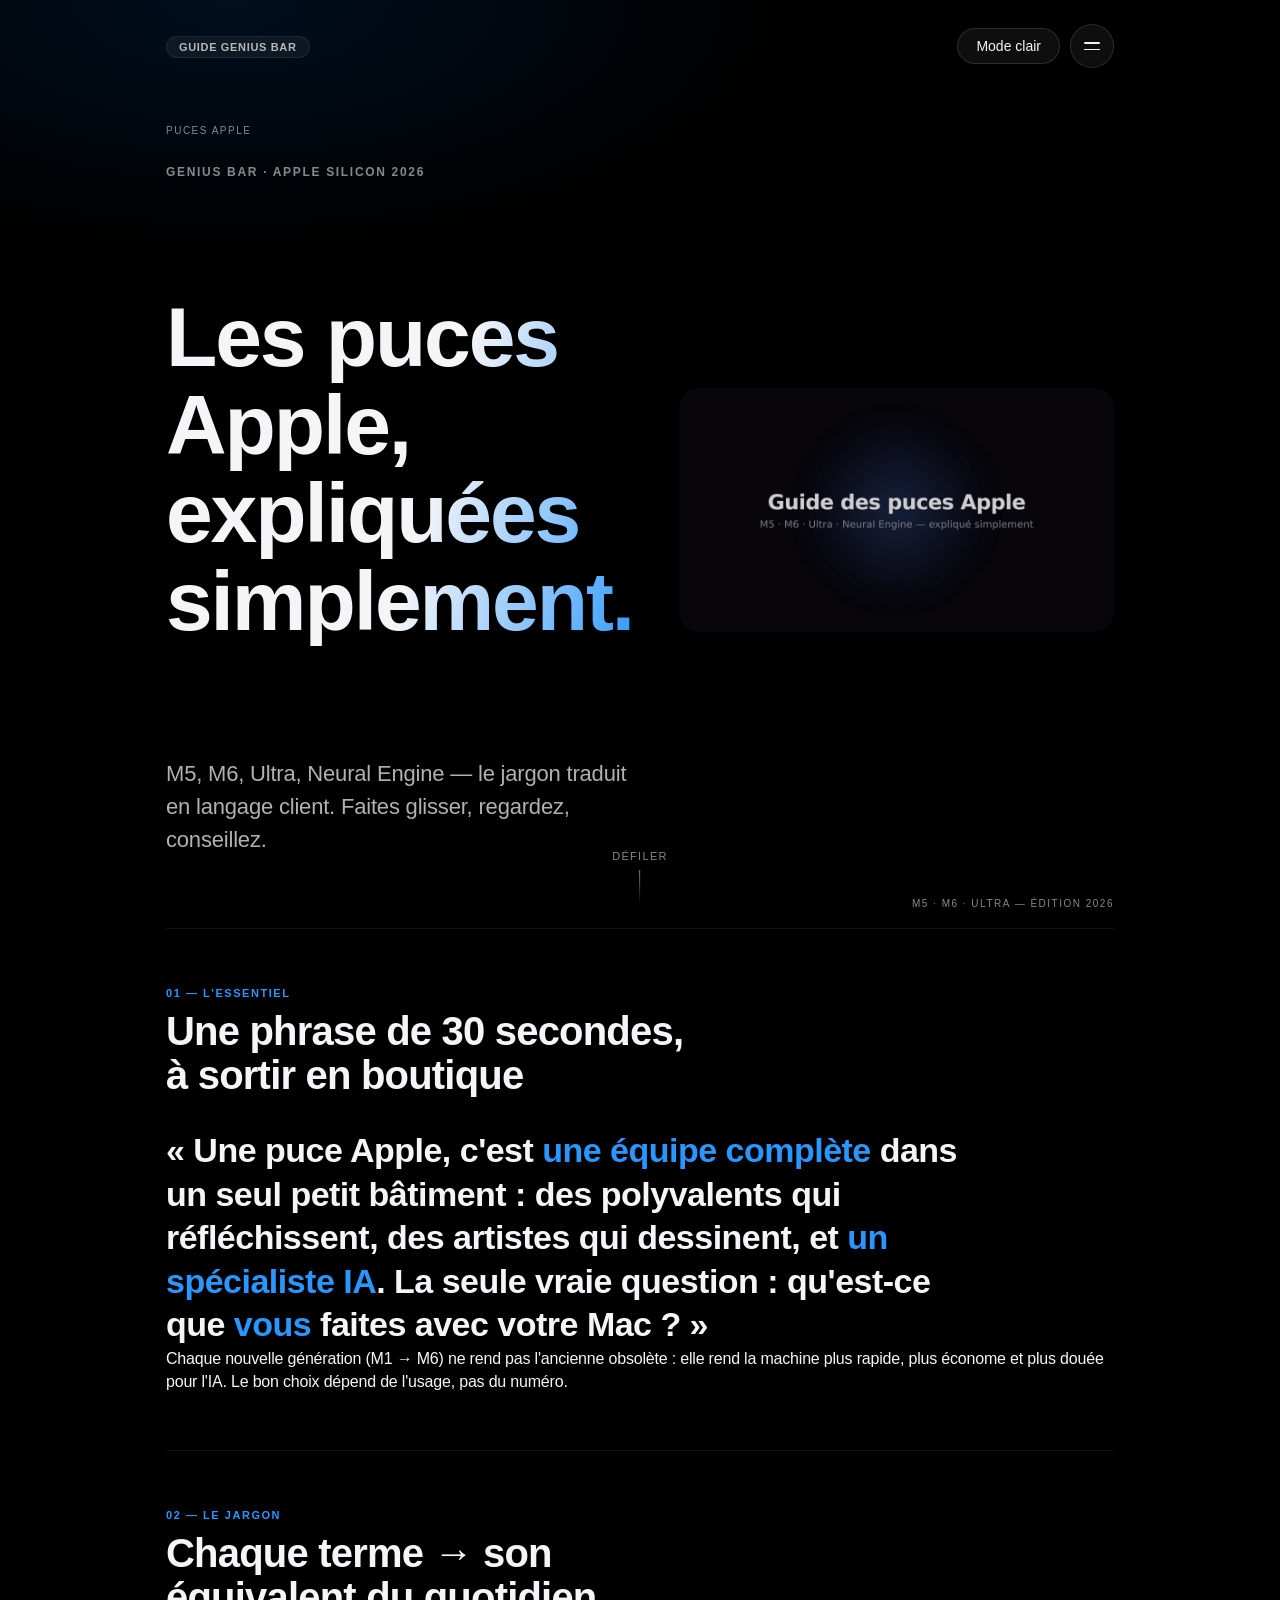
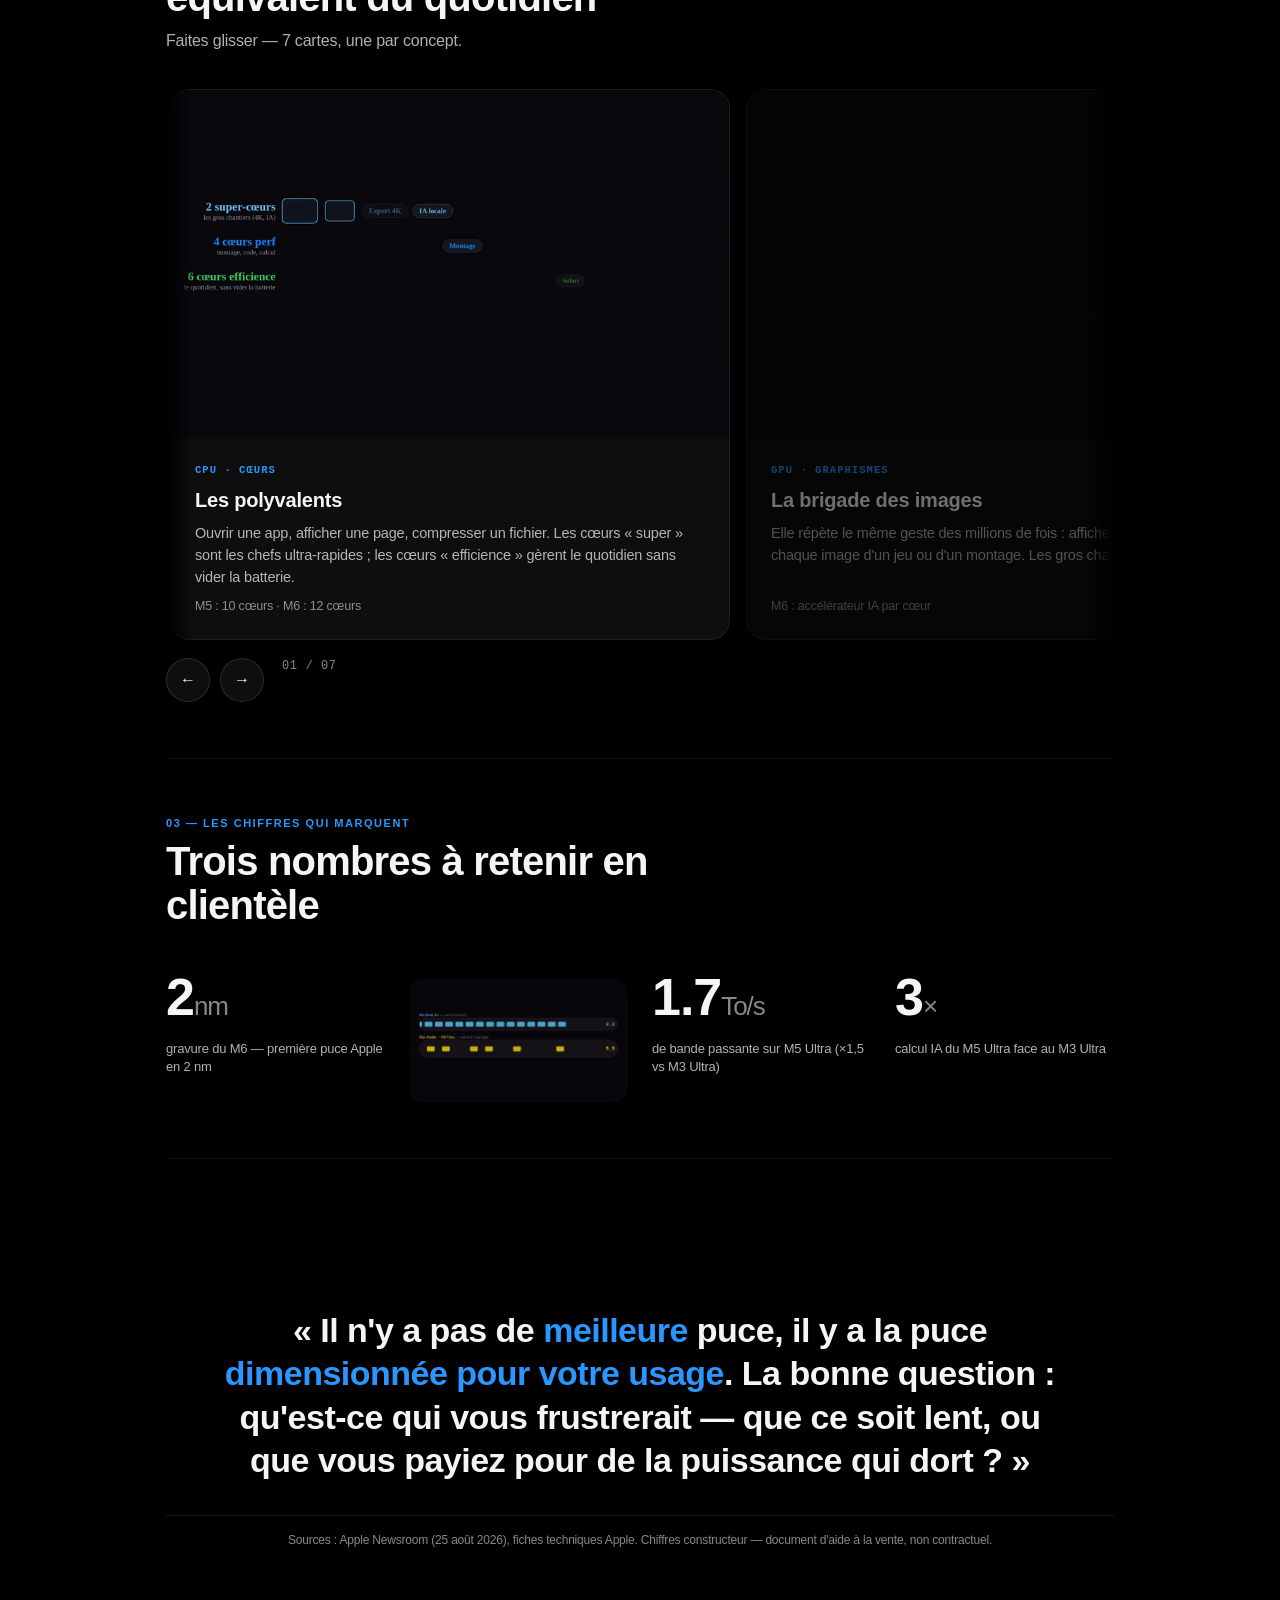
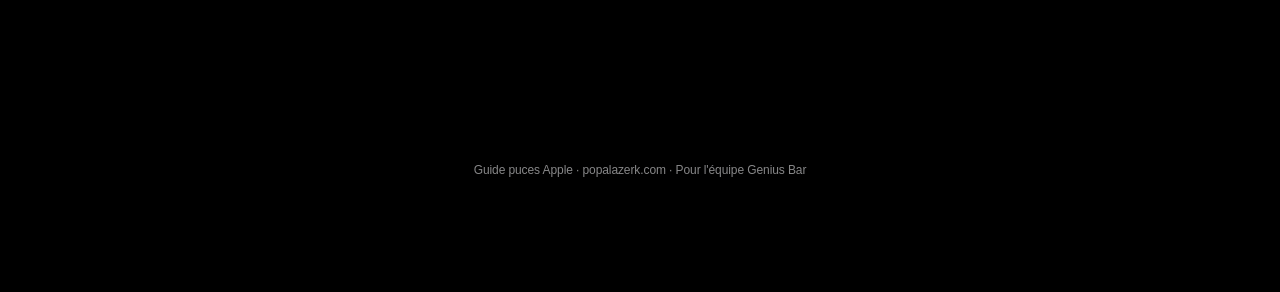
==== commit ae466561: "Images Pollinations retirees (corbeille), remplacees par 4 GIFs Remotion + questionnaire iPhone 5 qu" ====
--- a/index.html
+++ b/index.html
@@ -230,6 +230,17 @@
 .kn-notes-list li:last-child{border-bottom:none}
 .kn-notes-list .fn-n{font-family:var(--font-m);font-size:10px;color:var(--ink-faint);flex-shrink:0;letter-spacing:.08em;padding-top:2px}
 @media(max-width:640px){.kn-notes-list li{font-size:11px}}
+
+/* --- GIFs Remotion (métaphores sens) --- */
+.hero{display:grid;grid-template-columns:minmax(0,1fr) minmax(0,34vw);gap:32px;align-items:center}
+.hero .kicker,.hero h1,.hero .lede{grid-column:1}
+.hero .hero-gif{grid-column:2;grid-row:1 / span 3}
+.hero-gif{width:100%;max-width:480px;opacity:.85;border-radius:20px;pointer-events:none;align-self:center}
+.stat-gif{width:100%;max-width:560px;margin:20px auto 0;display:block;border-radius:14px;opacity:.9}
+.as-gif{width:100%;max-width:460px;margin:18px auto 0;display:block;border-radius:14px;opacity:.9}
+.cmp2-gif{width:100%;max-width:520px;margin:14px auto 0;display:block;border-radius:14px;opacity:.85}
+@media(max-width:900px){.hero{grid-template-columns:1fr}.hero-gif{width:88%;margin:14px auto 0;display:block}}
+.hero .scrollcue,.hero .hud{grid-column:1/-1}
 
 /* --- Comparateur interactif (bloc-notes de comptoir) --- */
 .cmp2-fam{display:flex;gap:10px;flex-wrap:wrap;margin:var(--sp-3) 0 var(--sp-4)}
@@ -303,7 +314,7 @@
   <div class="kicker reveal">Genius Bar · Apple Silicon 2026</div>
   <h1 class="reveal" data-delay="1">Les puces Apple, expliquées simplement.</h1>
   <p class="lede reveal" data-delay="2">M5, M6, Ultra, Neural Engine — le jargon traduit en langage client. Faites glisser, regardez, conseillez.</p>
-  
+  <img class="hero-gif" src="videos/intro-titre.gif" alt="" loading="eager">
   <div class="scrollcue reveal" data-delay="3">Défiler</div>
   <div class="hud hud-tl">Puces Apple</div>
   <div class="hud hud-br">M5 · M6 · Ultra — Édition 2026</div>
@@ -406,6 +417,7 @@
   </div>
   <div class="stats">
     <div class="stat reveal"><div class="num" data-count="2"><span>0</span><span class="u">nm</span></div><div class="lbl">gravure du M6 — première puce Apple en 2 nm</div></div>
+  <img class="stat-gif" src="videos/bandwidth.gif" alt="153 Go/s vs 1,2 To/s" loading="lazy">
   
   
     <div class="stat reveal" data-delay="1"><div class="num" data-count="2" data-decimal="1"><span>0,0</span><span class="u">To/s</span></div><div class="lbl">de bande passante sur M5 Ultra (×1,5 vs M3 Ultra)</div></div>
@@ -461,6 +473,7 @@
     <div class="kicker">Assistant de recommandation</div>
     <h2>Quelle puce pour quel usage ?</h2>
     <p>4 questions posées au client, une recommandation en sortie.</p>
+  <img class="as-gif" src="videos/unified-memory.gif" alt="Mémoire unifiée" loading="lazy">
   </div>
   
   <div class="quizwrap">
@@ -502,6 +515,60 @@
     </div>
     <div style="align-self:start">
       <div class="result" id="quizResult" style="margin-top:var(--sp-3)"></div>
+    </div>
+  </div>
+
+  <div class="sect-head reveal" style="margin-top:var(--sp-6)">
+    <div class="kicker">Assistant iPhone</div>
+    <h2>Quel iPhone pour quel client&nbsp;?</h2>
+    <p>5 questions — la recommandation cite le modèle, le prix et l'argument comptoir.</p>
+  </div>
+  <div class="quizwrap">
+    <div class="reveal">
+      <div class="q">
+        <h3><span class="n">1</span>Usage principal de l'iPhone du client&nbsp;?</h3>
+        <div class="opts" data-iq="1">
+          <button class="opt" data-v="0">Messages, photos, réseaux — l'essentiel</button>
+          <button class="opt" data-v="1">Photos sérieuses, jeux, montages courts</button>
+          <button class="opt" data-v="2">Pro photo/vidéo, tout faire, garder des années</button>
+          <button class="opt" data-v="3">Écran XXL — films, lecture, deux apps côte à côte</button>
+        </div>
+      </div>
+      <div class="q">
+        <h3><span class="n">2</span>Format préféré&nbsp;?</h3>
+        <div class="opts" data-iq="2">
+          <button class="opt" data-v="0">Léger et fin avant tout</button>
+          <button class="opt" data-v="1">Standard</button>
+          <button class="opt" data-v="2">Grand écran, sans pliable</button>
+          <button class="opt" data-v="3">Pliable — le facteur « wow »</button>
+        </div>
+      </div>
+      <div class="q">
+        <h3><span class="n">3</span>Autonomie attendue&nbsp;?</h3>
+        <div class="opts" data-iq="3">
+          <button class="opt" data-v="0">La plus longue possible</button>
+          <button class="opt" data-v="1">Une journée suffit</button>
+        </div>
+      </div>
+      <div class="q">
+        <h3><span class="n">4</span>Photo&nbsp;?</h3>
+        <div class="opts" data-iq="4">
+          <button class="opt" data-v="0">Basique</button>
+          <button class="opt" data-v="1">Zoom et portrait pro — contrôle de l'ouverture</button>
+        </div>
+      </div>
+      <div class="q">
+        <h3><span class="n">5</span>Budget&nbsp;?</h3>
+        <div class="opts" data-iq="5">
+          <button class="opt" data-v="0">Jusqu'à 1 200 €</button>
+          <button class="opt" data-v="1">1 500 € et plus</button>
+          <button class="opt" data-v="2">Le prix n'est pas le frein principal</button>
+        </div>
+      </div>
+      <button class="opt" style="width:100%;text-align:center;font-weight:600;border-color:var(--blue);margin-top:var(--sp-3)" onclick="computeIPQuiz()">Voir la recommandation iPhone</button>
+    </div>
+    <div style="align-self:start">
+      <div class="result" id="ipQuizResult" style="margin-top:var(--sp-3)"></div>
     </div>
   </div>
 </section>
@@ -885,7 +952,7 @@
      trs+='<tr><td>'+k+'</td><td class="'+ca+'">'+va+'</td><td class="'+cb+'">'+vb+'</td></tr>';
    });
    out.innerHTML='<div class="cmp2-out"><table><thead><tr><th>Critère</th><th>'+pa.n+'</th><th>'+pb.n+'</th></tr></thead><tbody>'+trs+'</tbody></table>'+
-     '<div class="cmp2-note">En vert : l\'avantage. Notes ¹⁴ en bas de la vue Keynote (conditions officielles). L\'autonomie varie selon l\'utilisation.</div>';
+     '<img class="cmp2-gif" src="videos/nm-shrink.gif" alt="3 nm vers 2 nm" loading="lazy"><div class="cmp2-note">En vert : l\'avantage. Notes ¹⁴ en bas de la vue Keynote (conditions officielles). L\'autonomie varie selon l\'utilisation.</div>';
  }
 };
 document.addEventListener('DOMContentLoaded',function(){CMP2.init();});
@@ -945,6 +1012,63 @@
     });
   });
 });
+
+const ipAnswers={};
+document.querySelectorAll('[data-iq]').forEach(box=>{
+  box.querySelectorAll('.opt').forEach(b=>b.addEventListener('click',()=>{
+    box.querySelectorAll('.opt').forEach(x=>x.classList.remove('on'));
+    b.classList.add('on');
+    ipAnswers[box.dataset.iq]=parseInt(b.dataset.v);
+  }));
+});
+function computeIPQuiz(){
+  const r=document.getElementById('ipQuizResult');
+  if(Object.keys(ipAnswers).length<5){
+    r.className='result show';
+    r.style.background='rgba(255,159,10,.10)';r.style.border='1px solid rgba(255,159,10,.3)';
+    r.innerHTML='<h3>Répondez aux 5 questions</h3><div class="why">Une recommandation, un prix, un argument.</div>';
+    return;
+  }
+  const [usage,format,auto,photo,budget]=Object.keys(ipAnswers).sort().map(k=>ipAnswers[k]);
+  const score={ipair:0,ip17pro:0,ip17promax:0,ip18pro:0,ip18promax:0,ipduo:0};
+  // Usage
+  if(usage===0){score.ipair+=2;score.ip17pro+=2;}
+  if(usage===1){score.ip17pro+=2;score.ip18pro+=2;score.ip17promax+=1;}
+  if(usage===2){score.ip18pro+=3;score.ip18promax+=3;}
+  if(usage===3){score.ipduo+=4;score.ip18promax+=2;}
+  // Format
+  if(format===0){score.ipair+=3;}
+  if(format===1){score.ip17pro+=1;score.ip18pro+=1;}
+  if(format===2){score.ip17promax+=2;score.ip18promax+=2;}
+  if(format===3){score.ipduo+=4;}
+  // Autonomie
+  if(auto===0){score.ip18promax+=2;score.ipduo+=1;score.ip17promax+=1;}
+  // Photo
+  if(photo===1){score.ip18pro+=2;score.ip18promax+=2;}
+  // Budget
+  if(budget===0){score.ipair+=2;score.ip17pro+=2;}
+  if(budget===1){score.ip18pro+=1;score.ip18promax+=1;}
+  if(budget===2){score.ipduo+=2;score.ip18promax+=1;}
+  const best=Object.entries(score).sort((a,b)=>b[1]-a[1])[0][0];
+  const rec={
+    ipair:{t:'📱 iPhone Air — 1 159 €',bt:'L\'essentiel, ultra-fin',
+      w:'Le plus fin et léger des iPhone, A19 Pro, 27 h. Pour un client qui veut la qualité Apple sans poids ni prix des Pro. Basique en photo : le dire honnêtement.'},
+    ip17pro:{t:'📱 iPhone 17 Pro — 1 329 €',bt:'Le meilleur rapport valeur',
+      w:'A19 Pro, 33 h, tout l\'essentiel pro sans le prix 18 Pro. Le conseil intelligent quand le client ne veut pas payer l\'ouverture variable. 2ᵉ année de gamme : prix solide.'},
+    ip17promax:{t:'📱 iPhone 17 Pro Max — 1 479 €',bt:'Grand écran, génération précédente',
+      w:'39 h et 6,9″ à 1 479 € — le même prix que le 18 Pro standard en plus grand. Argument : « 130 € de moins que le 18 Pro Max, même écran, génération précédente ». Stock à écouler : le prix descend.'},
+    ip18pro:{t:'📱 iPhone 18 Pro — 1 479 €',bt:'Le polyvalent premium 2026',
+      w:'A20, 36 h, première ouverture variable Apple. Le choix par défaut du client qui veut la dernière génération sans le Max. +150 € vs 17 Pro : le justifier par l\'IA et l\'ouverture variable.'},
+    ip18promax:{t:'📱 iPhone 18 Pro Max — 1 629 €',bt:'Le grand tout-terrain',
+      w:'45 h (la plus longue), 6,9″, 2 To inédit. Pour qui garde son iPhone 4-5 ans : l\'écart de prix se lisse sur la durée. Le Max pour la batterie, le Duo pour l\'écran.'},
+    ipduo:{t:'📱 iPhone Duo — 2 339 €',bt:'Le pliable — facteur wow',
+      w:'7,6″ interne + 5,4″ externe, double batterie 31 h, 23 octobre. Pour le client où l\'écran est un plaisir, pas un outil. Budget non-négociable : le dire franchement. Livraison 23 octobre : proposer précommande.'}
+  }[best];
+  r.className='result show';
+  r.style.background='rgba(0,113,227,.12)';r.style.border='1px solid rgba(0,113,227,.32)';
+  r.innerHTML='<span class="badge" style="background:rgba(0,113,227,.12);border:1px solid rgba(0,113,227,.32)">'+rec.bt+'</span><h3>'+rec.t+'</h3><div class="why">'+rec.w+'</div>';
+}
+
 function computeQuiz(){
   const r=document.getElementById('quizResult');
   if(Object.values(answers).some(v=>v===null)){
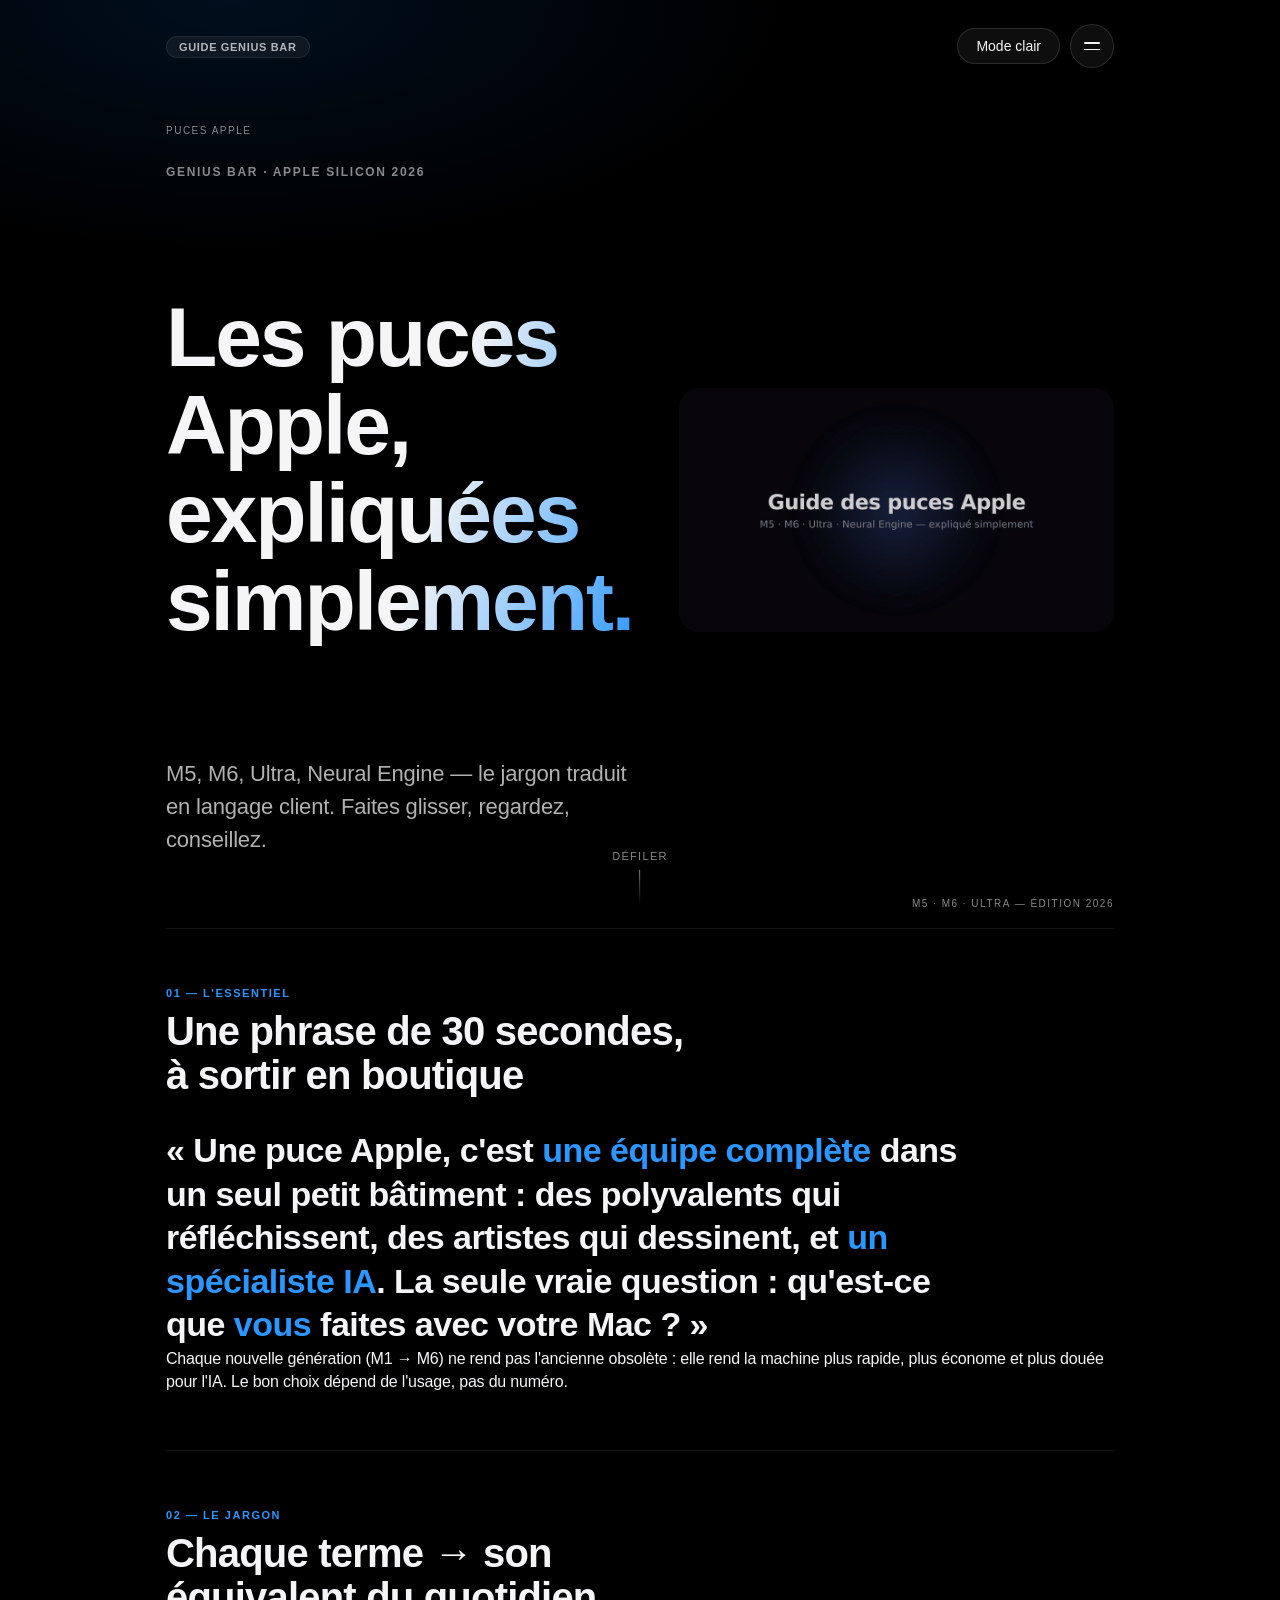
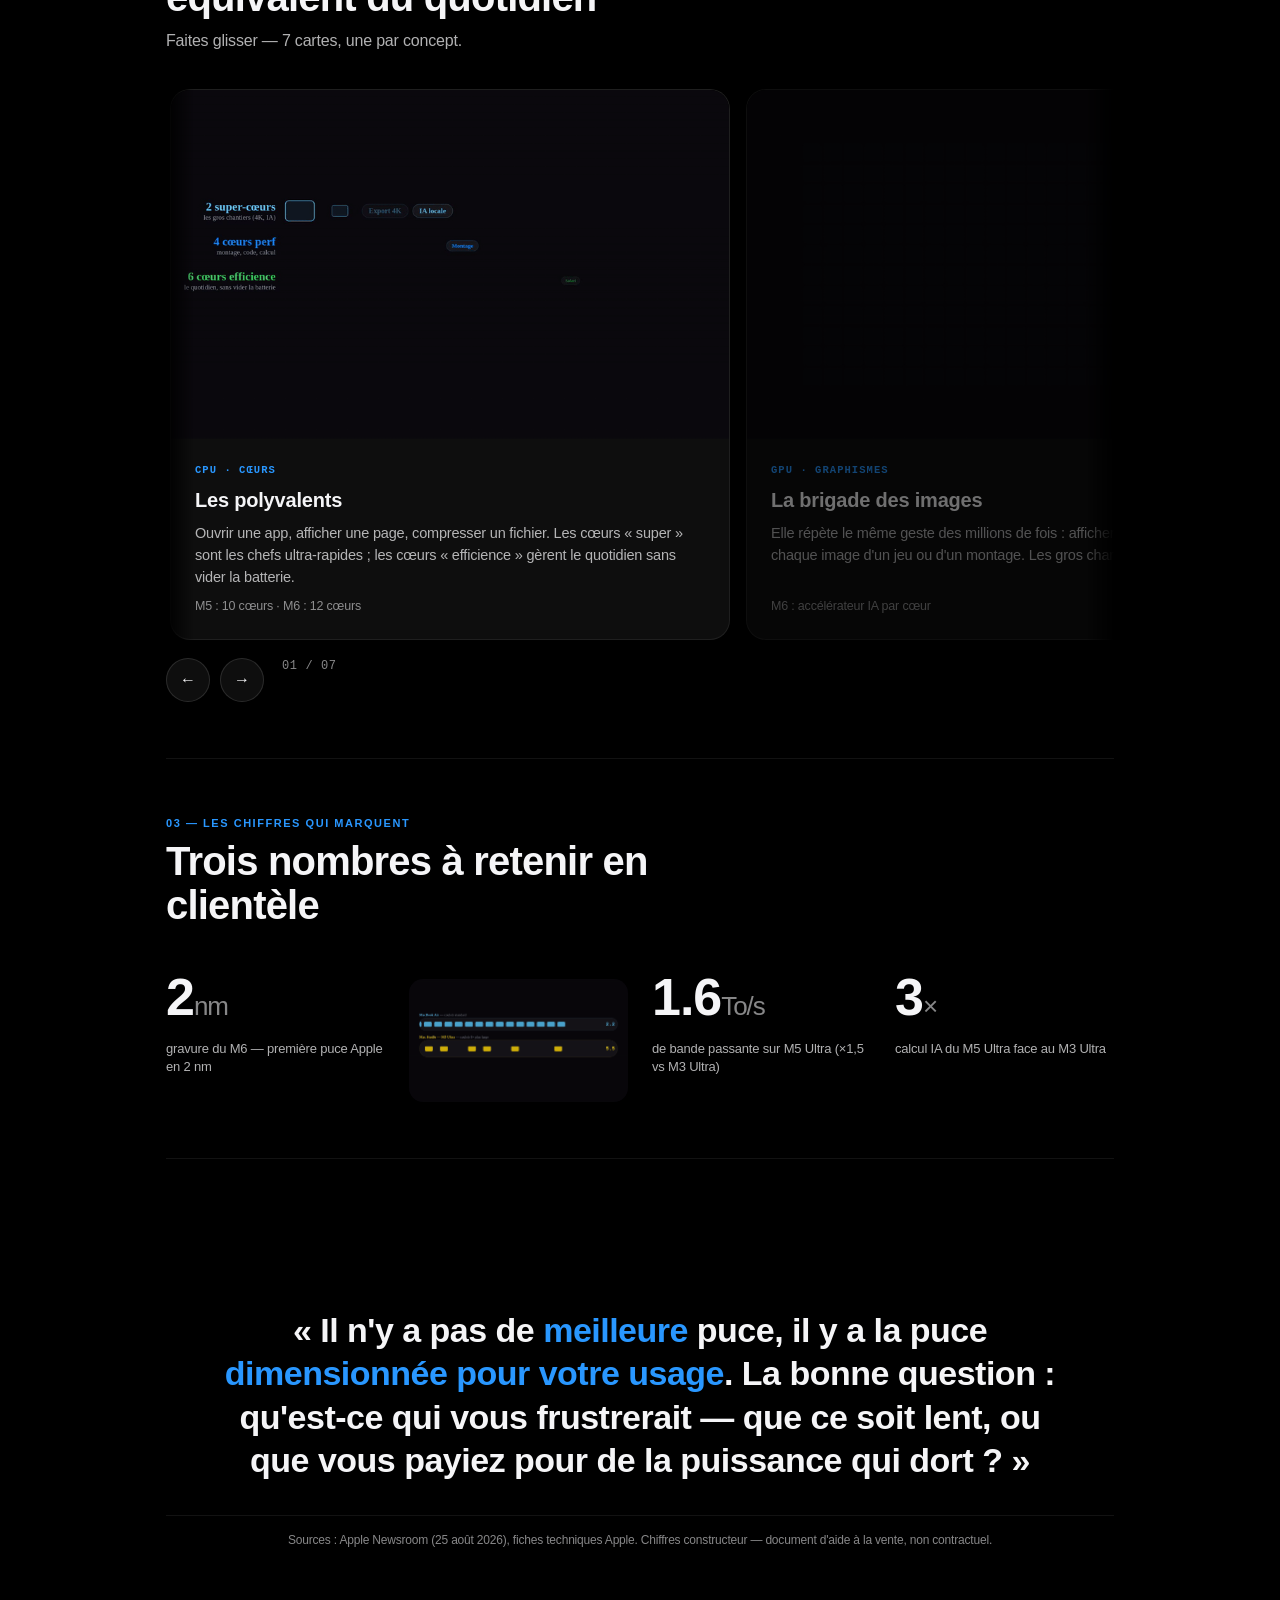
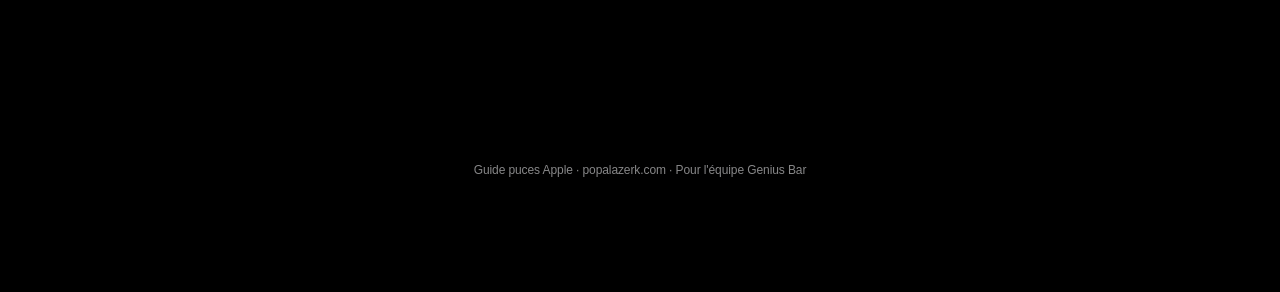
==== commit 5dbc84bf: "Questionnaire Apple Watch (4 questions: sport/autonomie/sante/robustesse-budget -> Series 12 449 EUR" ====
--- a/index.html
+++ b/index.html
@@ -569,6 +569,49 @@
     </div>
     <div style="align-self:start">
       <div class="result" id="ipQuizResult" style="margin-top:var(--sp-3)"></div>
+    </div>
+  </div>
+
+  <div class="sect-head reveal" style="margin-top:var(--sp-6)">
+    <div class="kicker">Assistant Apple Watch</div>
+    <h2>Quelle Apple Watch pour quel client&nbsp;?</h2>
+    <p>4 questions — Series 12 ou Ultra 4, le bon choix dès la première question.</p>
+  </div>
+  <div class="quizwrap">
+    <div class="reveal">
+      <div class="q">
+        <h3><span class="n">1</span>Sport et environnement&nbsp;?</h3>
+        <div class="opts" data-wq="1">
+          <button class="opt" data-v="0">Quotidien — pas de sport extrême</button>
+          <button class="opt" data-v="1">Randonnée, trail, nage en eau libre, altitude</button>
+          <button class="opt" data-v="2">Expéditions plusieurs jours sans recharge</button>
+        </div>
+      </div>
+      <div class="q">
+        <h3><span class="n">2</span>Autonomie attendue&nbsp;?</h3>
+        <div class="opts" data-wq="2">
+          <button class="opt" data-v="0">Une journée — recharge chaque nuit, ça va</button>
+          <button class="opt" data-v="1">Le week-end entier sans y penser</button>
+        </div>
+      </div>
+      <div class="q">
+        <h3><span class="n">3</span>Suivi santé du client&nbsp;?</h3>
+        <div class="opts" data-wq="3">
+          <button class="opt" data-v="0">Pas de suivi particulier</button>
+          <button class="opt" data-v="1">Cardio sérieux — mesure en continu toutes les 5 secondes</button>
+        </div>
+      </div>
+      <div class="q">
+        <h3><span class="n">4</span>Robustesse et budget&nbsp;?</h3>
+        <div class="opts" data-wq="4">
+          <button class="opt" data-v="0">Léger et discret, budget contenu</button>
+          <button class="opt" data-v="1">Titanium, écran le plus solide, 899 € OK</button>
+        </div>
+      </div>
+      <button class="opt" style="width:100%;text-align:center;font-weight:600;border-color:var(--blue);margin-top:var(--sp-3)" onclick="computeWQuiz()">Voir la recommandation Watch</button>
+    </div>
+    <div style="align-self:start">
+      <div class="result" id="wQuizResult" style="margin-top:var(--sp-3)"></div>
     </div>
   </div>
 </section>
@@ -1013,6 +1056,50 @@
   });
 });
 
+
+const wAnswers={};
+document.querySelectorAll('[data-wq]').forEach(box=>{
+  box.querySelectorAll('.opt').forEach(b=>b.addEventListener('click',()=>{
+    box.querySelectorAll('.opt').forEach(x=>x.classList.remove('on'));
+    b.classList.add('on');
+    wAnswers[box.dataset.wq]=parseInt(b.dataset.v);
+  }));
+});
+function computeWQuiz(){
+  const r=document.getElementById('wQuizResult');
+  if(Object.keys(wAnswers).length<4){
+    r.className='result show';
+    r.style.background='rgba(255,159,10,.10)';r.style.border='1px solid rgba(255,159,10,.3)';
+    r.innerHTML='<h3>Répondez aux 4 questions</h3><div class="why">Series 12 ou Ultra 4, avec le bon argument.</div>';
+    return;
+  }
+  const [sport,auto,sante,rob]=Object.keys(wAnswers).sort().map(k=>wAnswers[k]);
+  const score={s12:0,u4:0};
+  // Sport
+  if(sport===0){score.s12+=3;}
+  if(sport===1){score.u4+=2;score.s12+=1;}
+  if(sport===2){score.u4+=4;}
+  // Autonomie
+  if(auto===0){score.s12+=1;}
+  if(auto===1){score.u4+=3;}
+  // Santé
+  if(sante===1){score.s12+=2;}   // le capteur 5 s² est la force de la S12 (note ²)
+  if(sante===0){score.s12+=1;}
+  // Robustesse/budget
+  if(rob===0){score.s12+=2;}
+  if(rob===1){score.u4+=3;}
+  const best=Object.entries(score).sort((a,b)=>b[1]-a[1])[0][0];
+  const rec={
+    s12:{t:'⌚ Apple Watch Series 12 — 449 €',bt:'Le quotidien, la santé, le style',
+      w:'Capteur FC toutes les 5 s² (le suivi cardio le plus fin, validé par l\'étude Apple juil.-août 2026²), Siri Recap + Audio IA, 24 h¹. Céramique disponible à 1 049 € si le client veut monter en gamme sans passer à l\'Ultra. Nécessite iPhone 11 ou + avec iOS 27.'},
+    u4:{t:'⌚ Apple Watch Ultra 4 — 899 €',bt:'L\'aventure et l\'endurance',
+      w:'Plus de 2 jours d\'autonomie¹ (record Apple, tests terrain course sans iPhone³), boîtier titanium, écran le plus solide, Siri Recap + Audio IA. Le même prix que l\'an dernier (899 €, stable). Pour expéditions, sport extrême et client qui oublie de recharger. Nécessite iPhone 11 ou + avec iOS 27.'}
+  }[best];
+  r.className='result show';
+  r.style.background='rgba(0,113,227,.12)';r.style.border='1px solid rgba(0,113,227,.32)';
+  r.innerHTML='<span class="badge" style="background:rgba(0,113,227,.12);border:1px solid rgba(0,113,227,.32)">'+rec.bt+'</span><h3>'+rec.t+'</h3><div class="why">'+rec.w+'</div>';
+}
+
 const ipAnswers={};
 document.querySelectorAll('[data-iq]').forEach(box=>{
   box.querySelectorAll('.opt').forEach(b=>b.addEventListener('click',()=>{
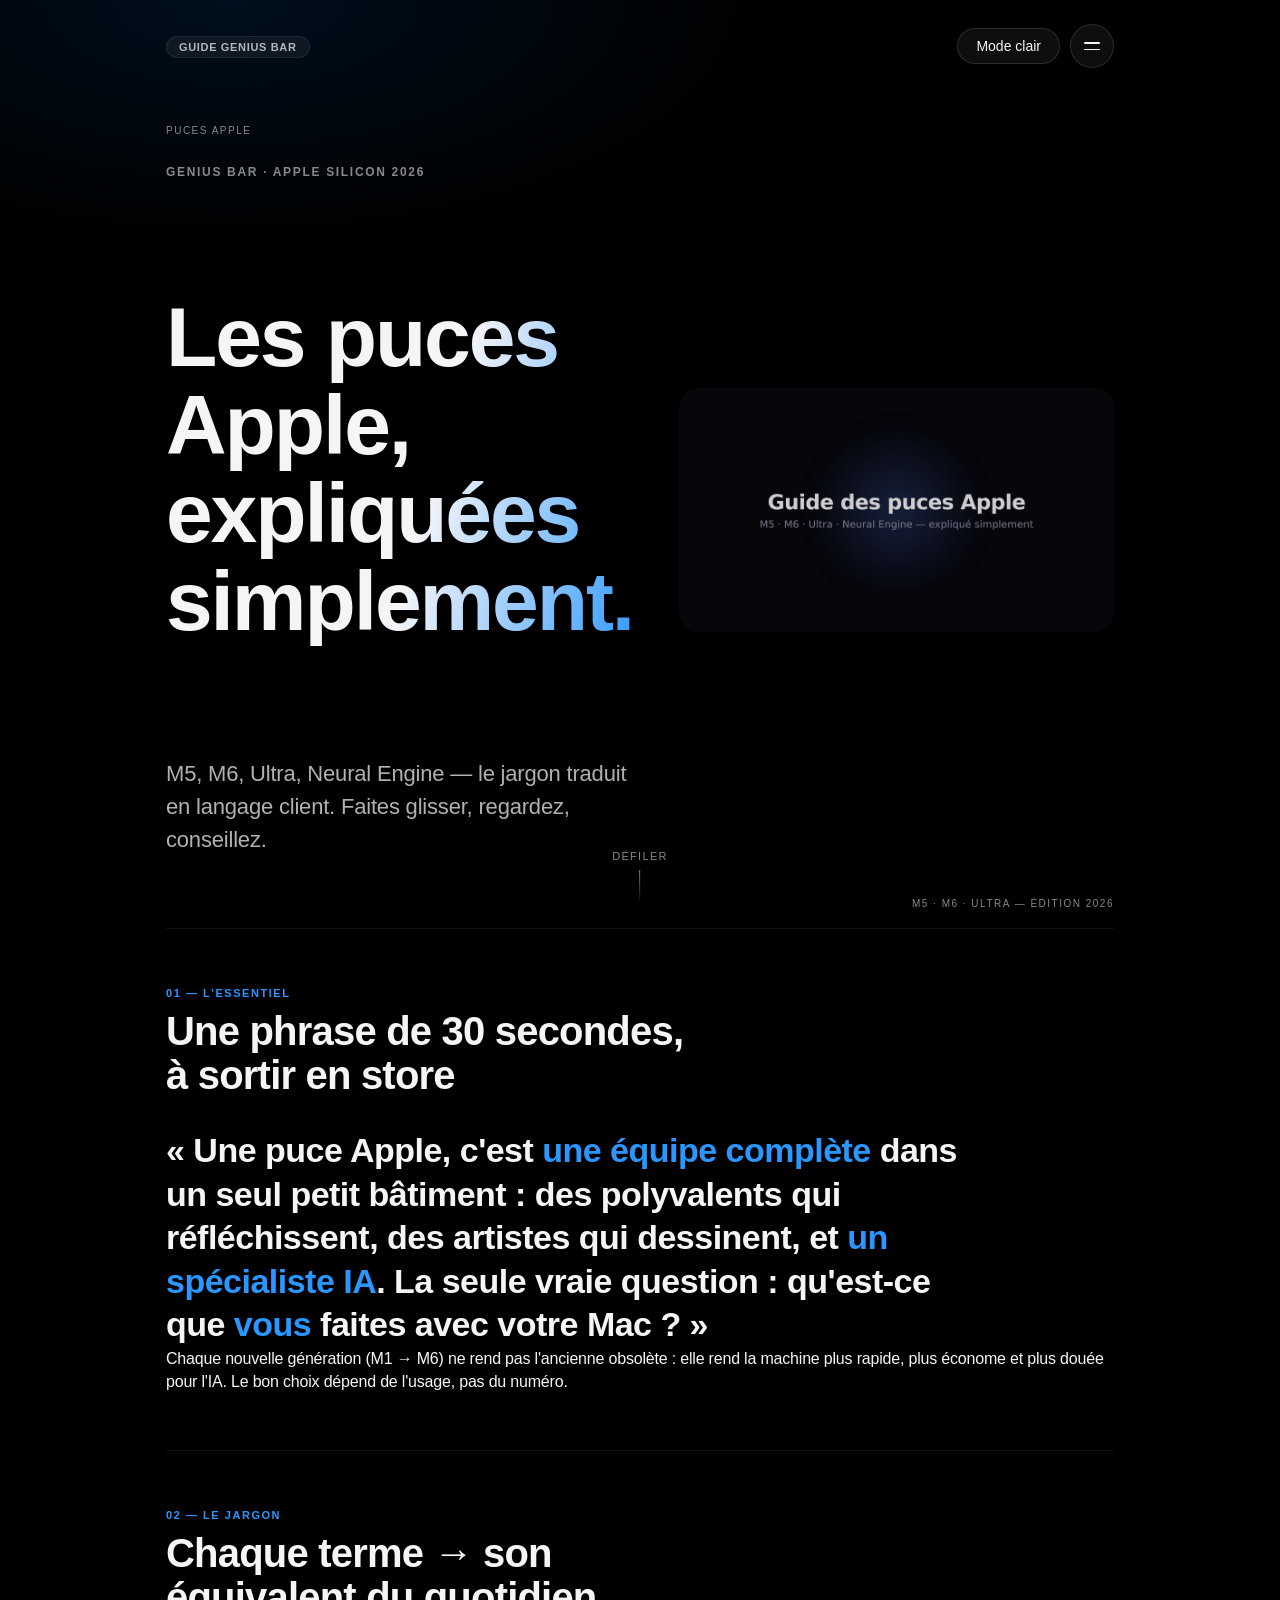
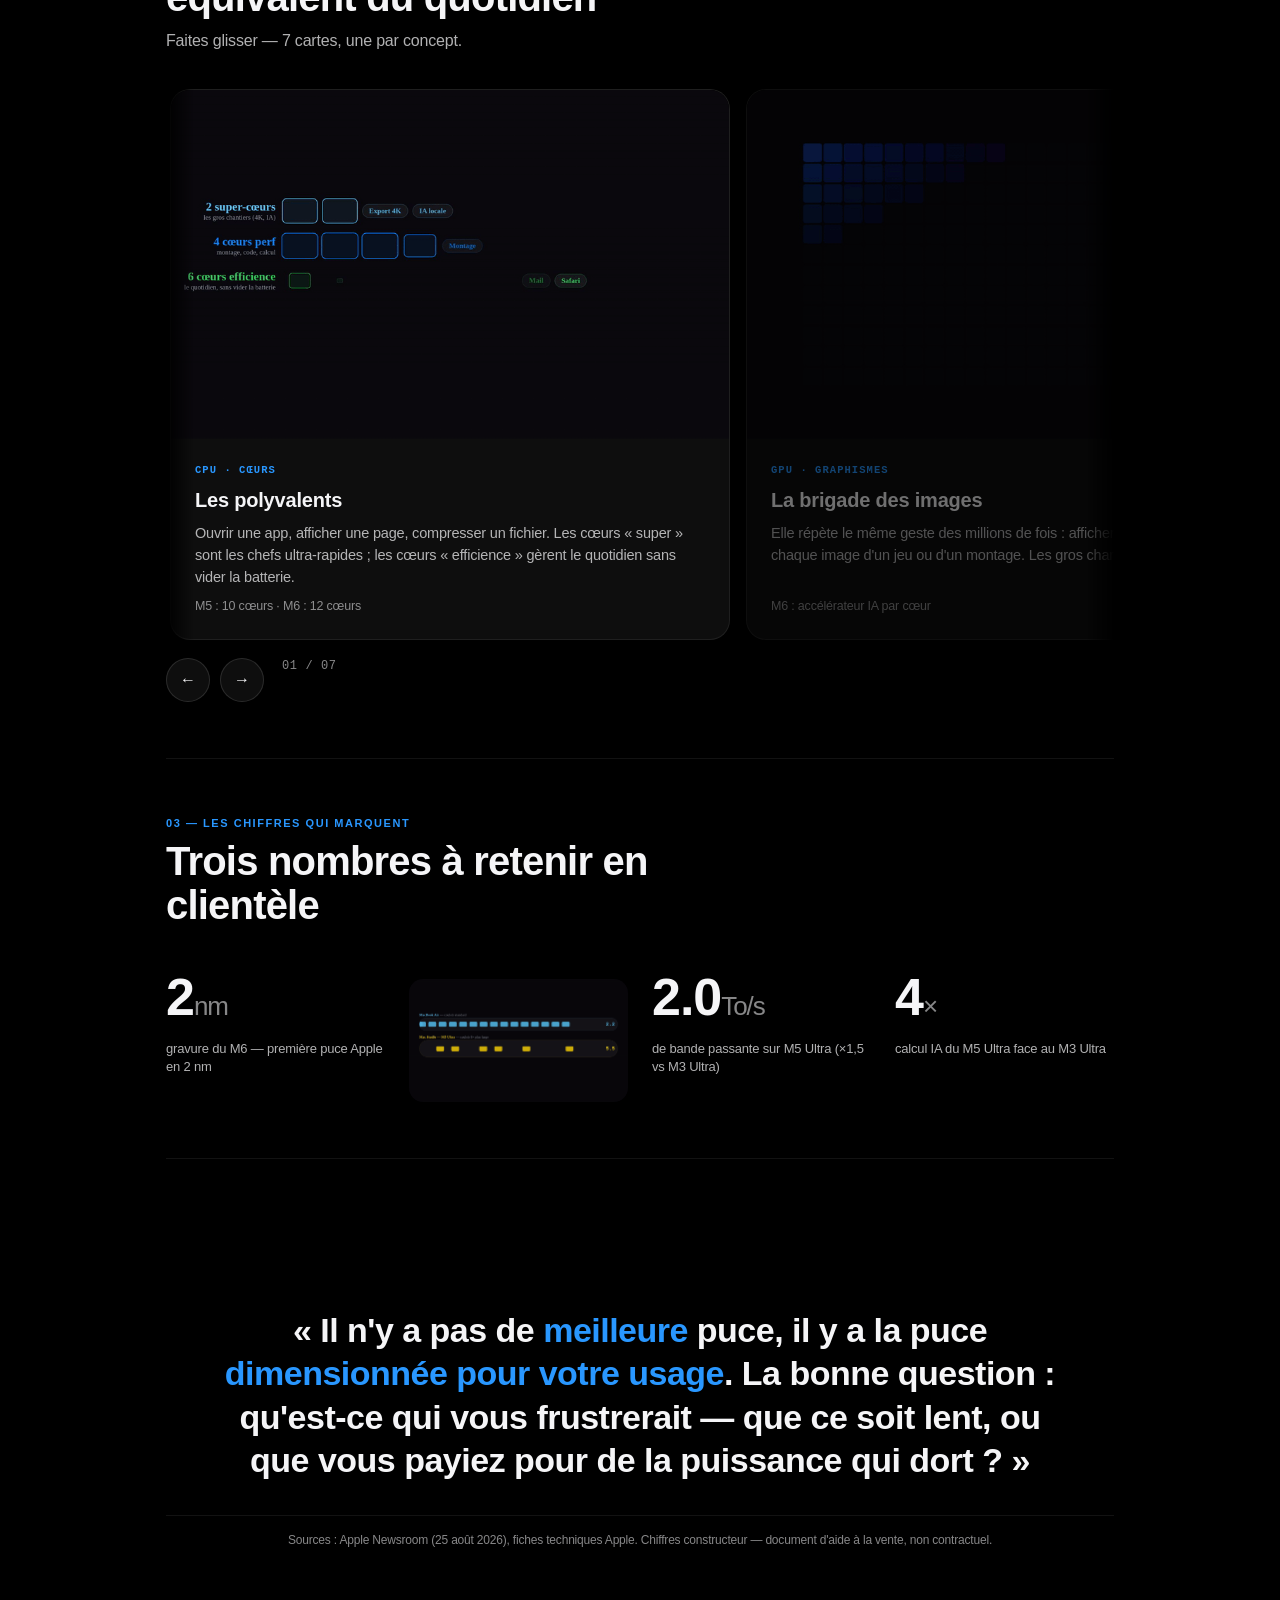
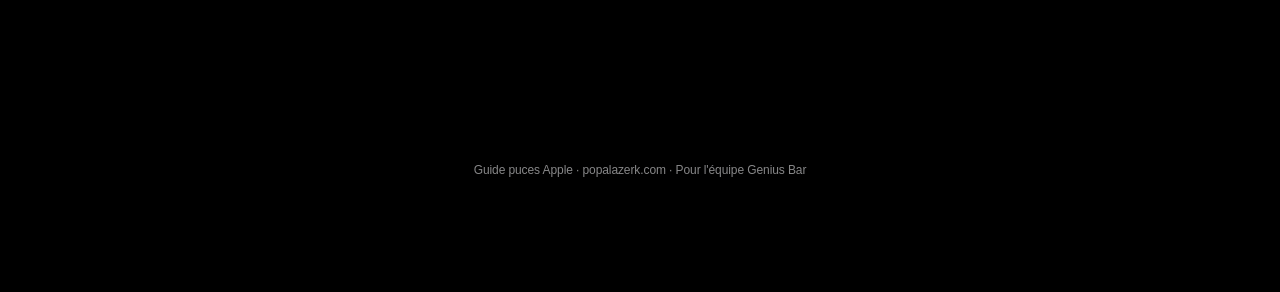
==== commit 830738de: "Dénomination 'en boutique' -> 'en store' (8 occurrences: titre phrase 30s, 6 verdicts en store, comm" ====
--- a/index.html
+++ b/index.html
@@ -324,7 +324,7 @@
 <section id="image">
   <div class="sect-head reveal">
     <div class="kicker">01 — L'essentiel</div>
-    <h2>Une phrase de 30 secondes, à sortir en boutique</h2>
+    <h2>Une phrase de 30 secondes, à sortir en store</h2>
   </div>
   <div class="bigquote reveal" data-delay="1">« Une puce Apple, c'est <em>une équipe complète</em> dans un seul petit bâtiment : des polyvalents qui réfléchissent, des artistes qui dessinent, et <em>un spécialiste IA</em>. La seule vraie question : qu'est-ce que <em>vous</em> faites avec votre Mac ? »</div>
   <p class="after reveal" data-delay="2">Chaque nouvelle génération (M1 → M6) ne rend pas l'ancienne obsolète : elle rend la machine plus rapide, plus économe et plus douée pour l'IA. Le bon choix dépend de l'usage, pas du numéro.</p>
@@ -673,7 +673,7 @@
       <li>Céramique 3× plus résistante aux rayures, titane grade 5, IP68 <b>Ceramic Shield 2</b></li>
       <li>Prix <b>2 339 € vs 999 $ (≈1 159 €)</b></li>
     </ul>
-    <div class="verdict" style="padding:16px;border-radius:var(--radius);font-size:15px;margin-top:var(--sp-3);background:rgba(191,90,242,.10);border:1px solid rgba(191,90,242,.28)">💬 <b>En boutique :</b> produit 100 % nouveau — zéro historique de pannes, pièces absentes des flux les premières semaines. Touch ID latéral et double batterie = diagnostics inédits. Prix France TTC : 2 339 € (256 Go) jusqu'à 3 839 € (2 To) — +340 € vs Galaxy Z Fold 8 (1 999 €). Précommandes 16 oct. à 14 h, disponible le 23 oct.</div>
+    <div class="verdict" style="padding:16px;border-radius:var(--radius);font-size:15px;margin-top:var(--sp-3);background:rgba(191,90,242,.10);border:1px solid rgba(191,90,242,.28)">💬 <b>En store :</b> produit 100 % nouveau — zéro historique de pannes, pièces absentes des flux les premières semaines. Touch ID latéral et double batterie = diagnostics inédits. Prix France TTC : 2 339 € (256 Go) jusqu'à 3 839 € (2 To) — +340 € vs Galaxy Z Fold 8 (1 999 €). Précommandes 16 oct. à 14 h, disponible le 23 oct.</div>
   </article>
 
   <article class="kn-card reveal" id="kn-pro" data-delay="1">
@@ -695,7 +695,7 @@
       <li>Dynamic Island 3 live activities · 2 To inédit sur Pro Max <b>nouveautés</b></li>
       <li>« Apple Reference Image » anti-IA <b>indisponible UE au lancement</b></li>
     </ul>
-    <div class="verdict" style="padding:16px;border-radius:var(--radius);font-size:15px;margin-top:var(--sp-3);background:rgba(0,113,227,.10);border:1px solid rgba(0,113,227,.28)">💬 <b>En boutique :</b> 45 h = moins d'échanges batterie la 1ʳᵉ année ; ouverture variable = nouvelle mécanique photo au diagnostic. <b>Prix France TTC : 1 479 € (Pro) / 1 629 € (Pro Max) en 256 Go — +150 € vs 17 Pro (1 329 € / 1 479 €). Montée à 3 129 € en 2 To. Précommandes 12 sept. 14 h, dispo le 18 sept. Attention : pas de Siri AI ni d'Apple Reference Image dans l'UE au lancement.</b></div>
+    <div class="verdict" style="padding:16px;border-radius:var(--radius);font-size:15px;margin-top:var(--sp-3);background:rgba(0,113,227,.10);border:1px solid rgba(0,113,227,.28)">💬 <b>En store :</b> 45 h = moins d'échanges batterie la 1ʳᵉ année ; ouverture variable = nouvelle mécanique photo au diagnostic. <b>Prix France TTC : 1 479 € (Pro) / 1 629 € (Pro Max) en 256 Go — +150 € vs 17 Pro (1 329 € / 1 479 €). Montée à 3 129 € en 2 To. Précommandes 12 sept. 14 h, dispo le 18 sept. Attention : pas de Siri AI ni d'Apple Reference Image dans l'UE au lancement.</b></div>
   </article>
 
   <article class="kn-card reveal" id="kn-pods" data-delay="1">
@@ -714,7 +714,7 @@
       <li>ANC dès 149 € <b>vs réservé au modèle 229 € (AirPods 4 ANC)</b></li>
       <li>Réduction de bruit <b class="up">−50 % en plus</b><span class="fn-ref">4</span></li>
     </ul>
-    <div class="verdict" style="padding:16px;border-radius:var(--radius);font-size:15px;margin-top:var(--sp-3);background:rgba(191,90,242,.10);border:1px solid rgba(191,90,242,.28)">💬 <b>En boutique :</b> l'ANC en entrée de gamme réduit l'upsell vers AirPods Pro. Réparation = remplacement simple ; garantie légale 2 ans (vendeur) inchangée.</div>
+    <div class="verdict" style="padding:16px;border-radius:var(--radius);font-size:15px;margin-top:var(--sp-3);background:rgba(191,90,242,.10);border:1px solid rgba(191,90,242,.28)">💬 <b>En store :</b> l'ANC en entrée de gamme réduit l'upsell vers AirPods Pro. Réparation = remplacement simple ; garantie légale 2 ans (vendeur) inchangée.</div>
   </article>
 
   <article class="kn-card reveal" id="kn-s12" data-delay="1">
@@ -736,7 +736,7 @@
       <li>Prix France <b>449 € vs 449 € (S11) — inchangé</b></li>
     </ul>
     <p style="font-size:12.5px;color:var(--ink-faint);margin-top:14px">⚠︎ Nécessite un iPhone 11 (ou modèle ultérieur) avec iOS 27 ou version ultérieure.</p>
-    <div class="verdict" style="padding:16px;border-radius:var(--radius);font-size:15px;margin-top:var(--sp-3);background:rgba(0,113,227,.10);border:1px solid rgba(0,113,227,.28)">💬 <b>En boutique :</b> le saut est capteur + IA, pas prix/autonomie. Questions vie privée attendues au comptoir (où vit l'audio, comment désactiver).</div>
+    <div class="verdict" style="padding:16px;border-radius:var(--radius);font-size:15px;margin-top:var(--sp-3);background:rgba(0,113,227,.10);border:1px solid rgba(0,113,227,.28)">💬 <b>En store :</b> le saut est capteur + IA, pas prix/autonomie. Questions vie privée attendues au comptoir (où vit l'audio, comment désactiver).</div>
   </article>
 
   <article class="kn-card reveal" id="kn-u4" data-delay="1">
@@ -749,7 +749,7 @@
       <div class="chip"><b>899 €</b><span>prix stable</span></div>
       <div class="chip"><b>18 sept.</b><span>disponibilité</span></div>
     </div>
-    <div class="verdict" style="padding:16px;border-radius:var(--radius);font-size:15px;margin-top:var(--sp-3);background:rgba(191,90,242,.10);border:1px solid rgba(191,90,242,.28)">💬 <b>En boutique :</b> nouveautés surtout logicielles — pensez watchOS au comptoir ; autonomie 2 jours = l'argument d'aventure. Prix France TTC : 899 € (US 799 $ hors taxes).</div>
+    <div class="verdict" style="padding:16px;border-radius:var(--radius);font-size:15px;margin-top:var(--sp-3);background:rgba(191,90,242,.10);border:1px solid rgba(191,90,242,.28)">💬 <b>En store :</b> nouveautés surtout logicielles — pensez watchOS au comptoir ; autonomie 2 jours = l'argument d'aventure. Prix France TTC : 899 € (US 799 $ hors taxes).</div>
   </article>
 
   <article class="kn-card reveal" id="kn-ios" data-delay="1">
@@ -757,7 +757,7 @@
     <div class="kn-tag">iOS 27</div>
     <h3>Le 14 septembre, 4 jours avant la mise en vente.</h3>
     <p class="kn-hook">Siri AI en bêta (anglais), opacité Liquid Glass réglable, nouvelles icônes, widgets extra-larges.</p>
-    <div class="verdict" style="padding:16px;border-radius:var(--radius);font-size:15px;margin-top:var(--sp-3);background:rgba(0,113,227,.10);border:1px solid rgba(0,113,227,.28)">💬 <b>En boutique :</b> une mise à jour massive juste avant l'afflux des précommandes — à anticiper au comptoir.</div>
+    <div class="verdict" style="padding:16px;border-radius:var(--radius);font-size:15px;margin-top:var(--sp-3);background:rgba(0,113,227,.10);border:1px solid rgba(0,113,227,.28)">💬 <b>En store :</b> une mise à jour massive juste avant l'afflux des précommandes — à anticiper au comptoir.</div>
   </article>
 
   <div class="kn-tl reveal" data-delay="1">
@@ -919,7 +919,7 @@
 document.addEventListener('keydown',e=>{
   if(e.key==='Escape'&&document.getElementById('menuOverlay').classList.contains('open'))toggleMenu(false);
 });
-/* boot : si l URL porte #/quiz (lien partage en boutique), ouvrir directement le module */
+/* boot : si l URL porte #/quiz (lien partage en store), ouvrir directement le module */
 
 /* ---- Comparateur interactif : dataset + moteur ---- */
 const CMP2={
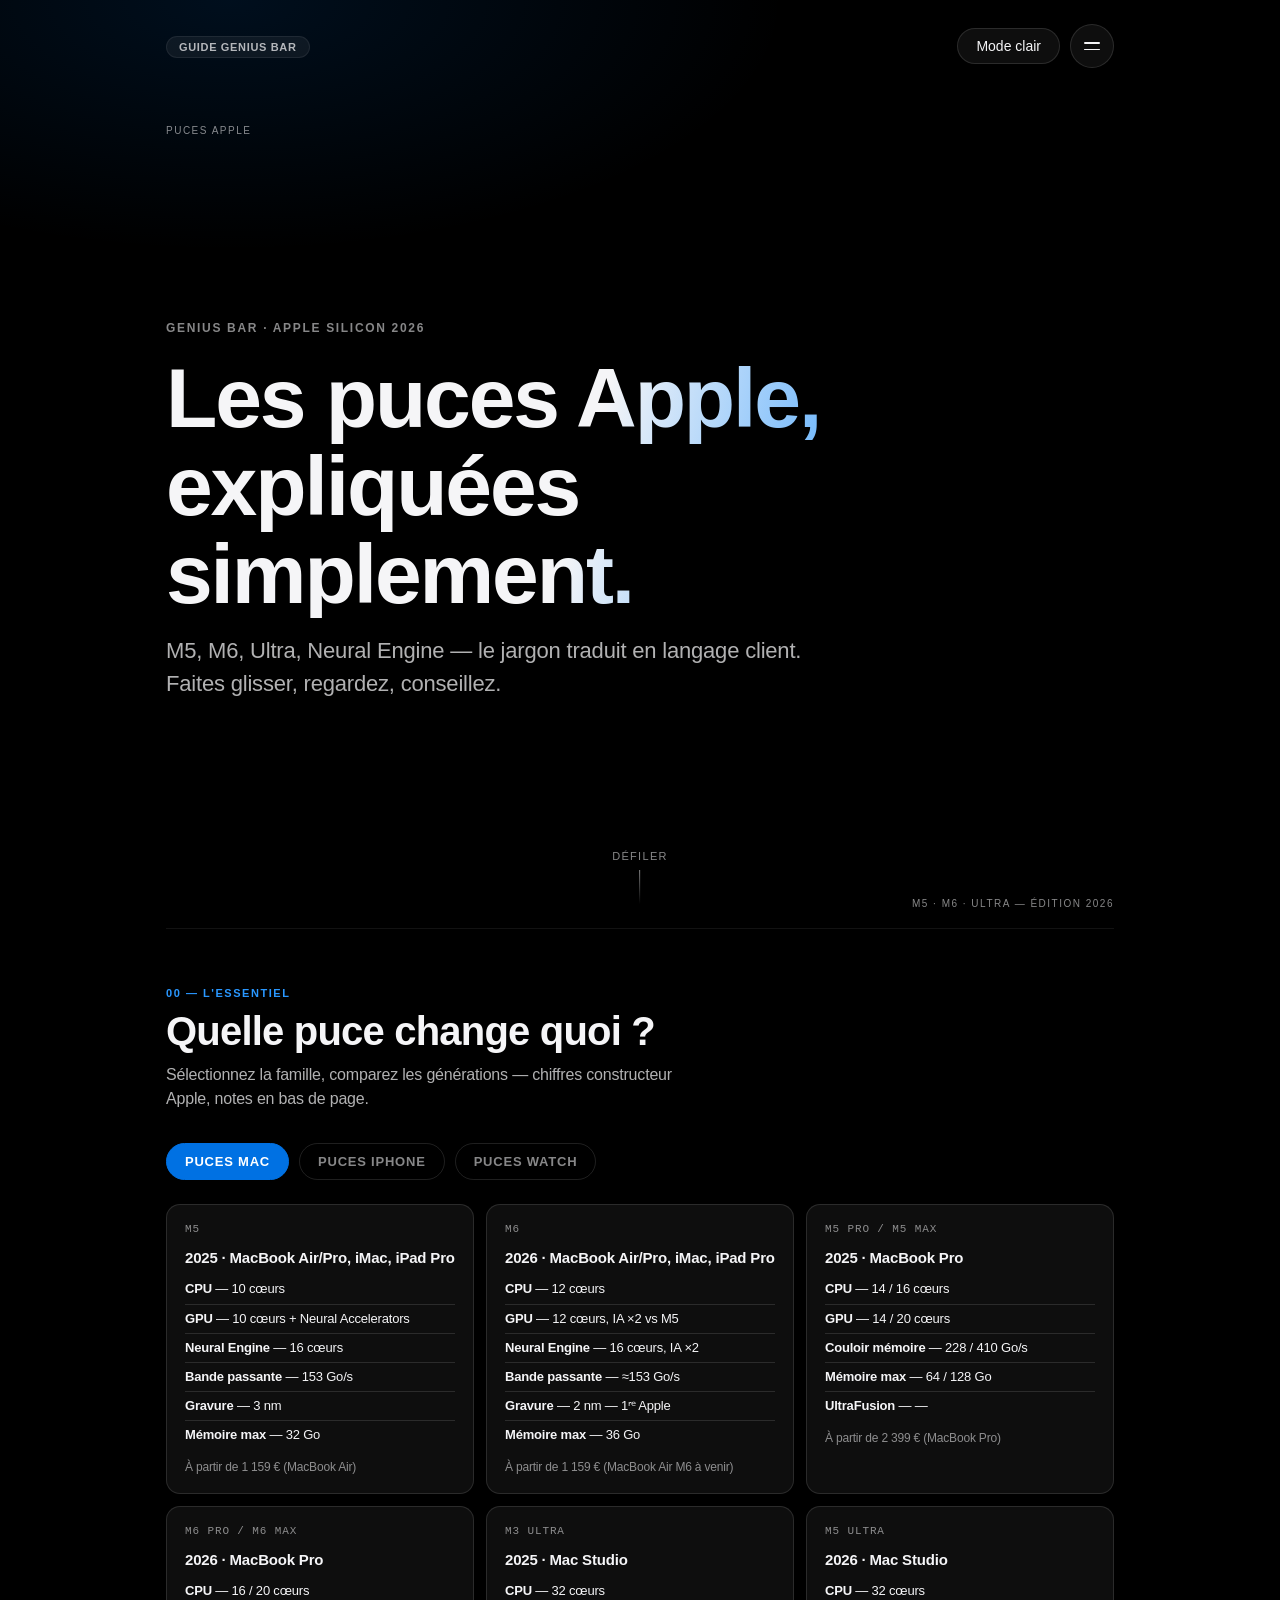
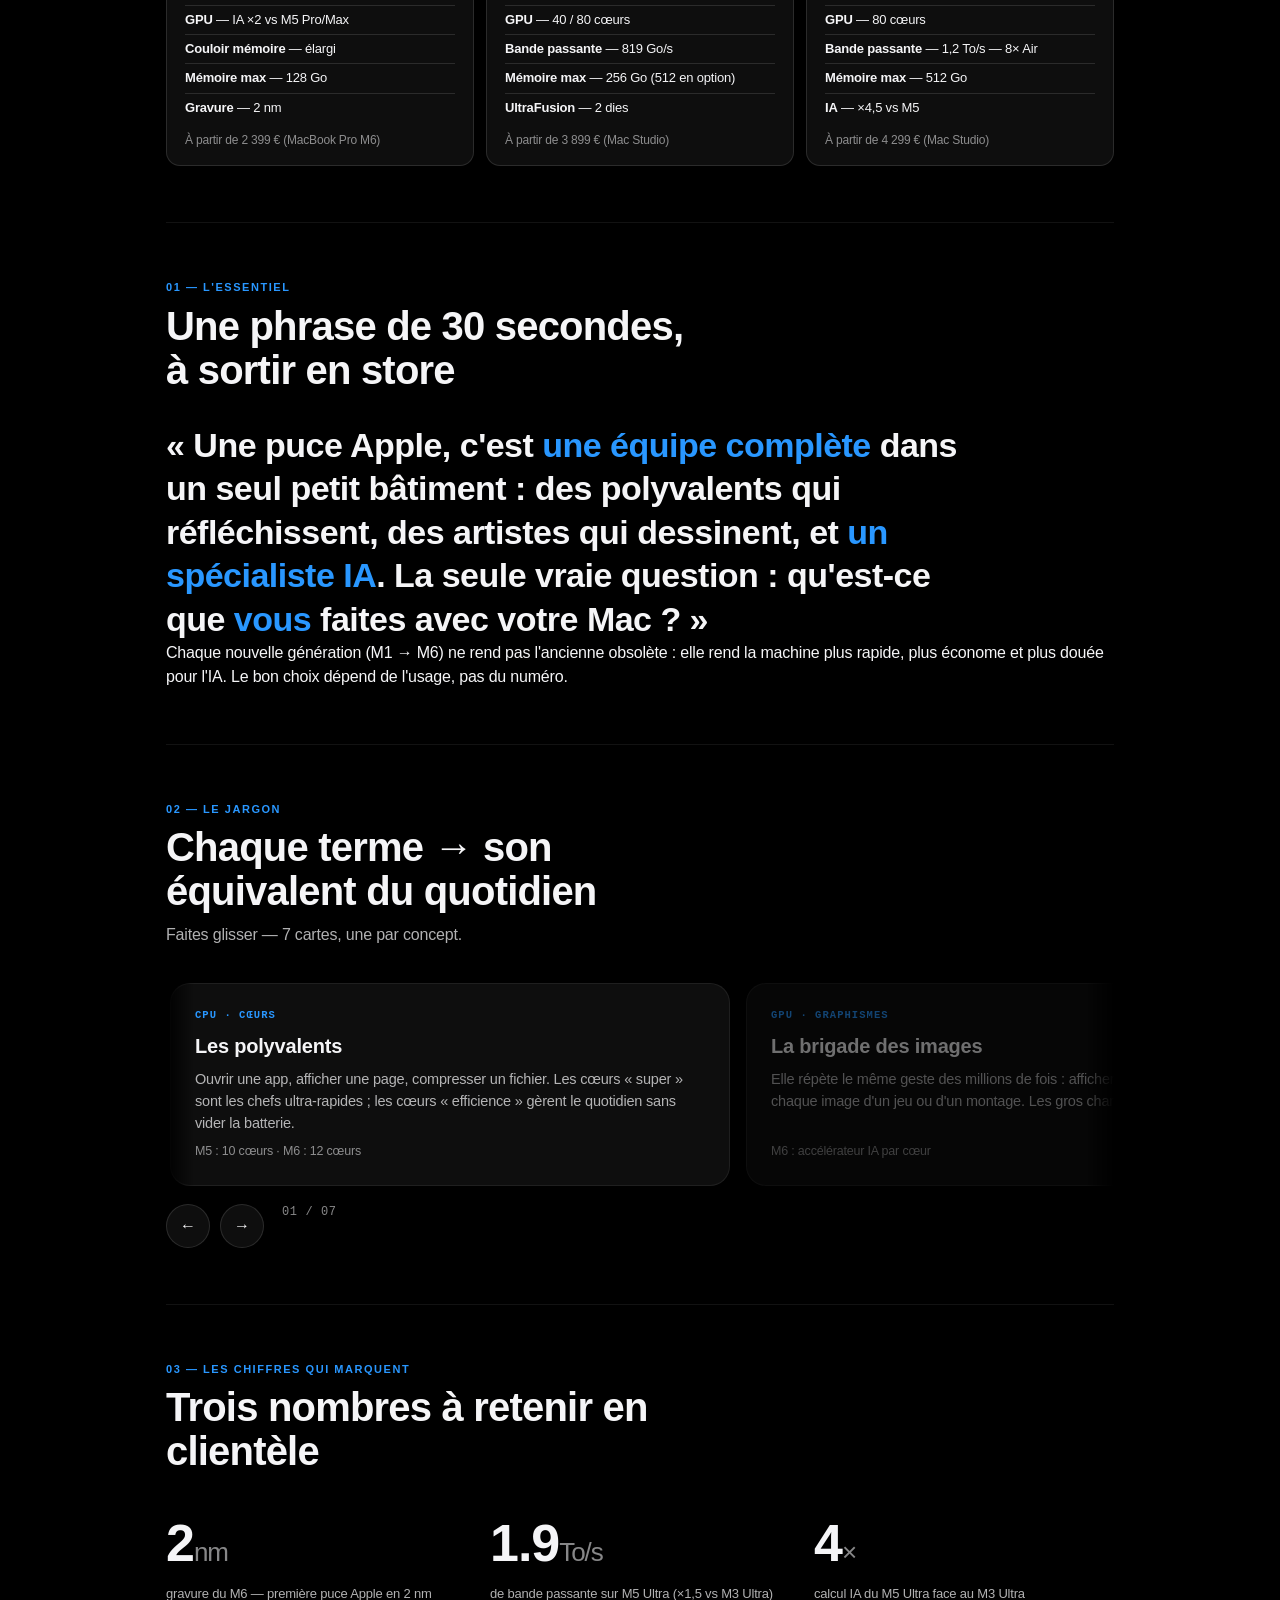
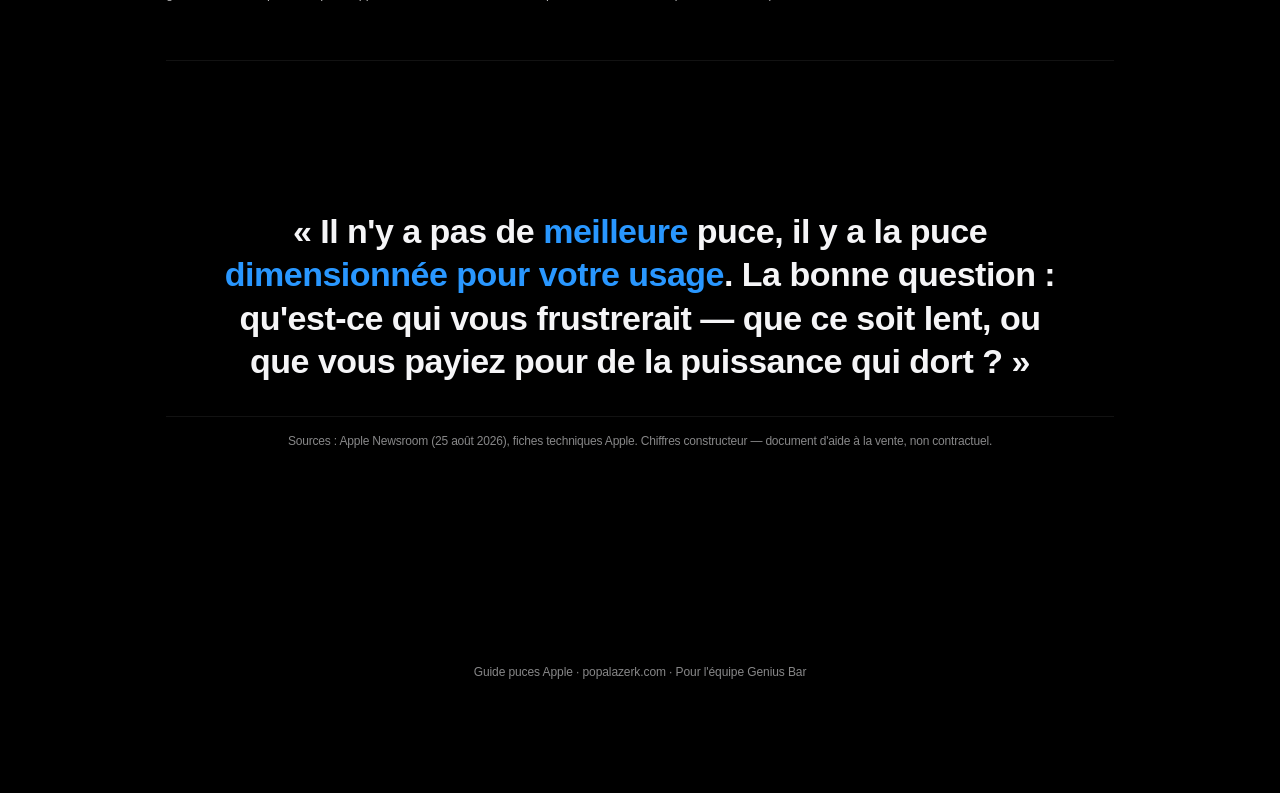
==== commit c74b7bc4: "GIFs supprimes du site (11 references: hero, stats, assistant, comparateur + 7 cartes carrousel jarg" ====
--- a/index.html
+++ b/index.html
@@ -231,16 +231,19 @@
 .kn-notes-list .fn-n{font-family:var(--font-m);font-size:10px;color:var(--ink-faint);flex-shrink:0;letter-spacing:.08em;padding-top:2px}
 @media(max-width:640px){.kn-notes-list li{font-size:11px}}
 
-/* --- GIFs Remotion (métaphores sens) --- */
-.hero{display:grid;grid-template-columns:minmax(0,1fr) minmax(0,34vw);gap:32px;align-items:center}
-.hero .kicker,.hero h1,.hero .lede{grid-column:1}
-.hero .hero-gif{grid-column:2;grid-row:1 / span 3}
-.hero-gif{width:100%;max-width:480px;opacity:.85;border-radius:20px;pointer-events:none;align-self:center}
-.stat-gif{width:100%;max-width:560px;margin:20px auto 0;display:block;border-radius:14px;opacity:.9}
-.as-gif{width:100%;max-width:460px;margin:18px auto 0;display:block;border-radius:14px;opacity:.9}
-.cmp2-gif{width:100%;max-width:520px;margin:14px auto 0;display:block;border-radius:14px;opacity:.85}
-@media(max-width:900px){.hero{grid-template-columns:1fr}.hero-gif{width:88%;margin:14px auto 0;display:block}}
-.hero .scrollcue,.hero .hud{grid-column:1/-1}
+/* --- Les puces, les différences (filtre pills accueil) --- */
+.pillbar{display:flex;gap:10px;flex-wrap:wrap;margin:var(--sp-3) 0 var(--sp-4)}
+.pillbar button{font-size:13px;border:1px solid var(--hair);background:none;border-radius:980px;padding:10px 18px;color:var(--ink-faint);cursor:pointer;transition:all .15s}
+.pillbar button.on{background:var(--blue);border-color:var(--blue);color:#fff}
+.chipcards{display:grid;grid-template-columns:repeat(auto-fit,minmax(240px,1fr));gap:12px}
+.chipcard{background:var(--glass);border:1px solid var(--hair);border-radius:14px;padding:16px 18px}
+.chipcard h3{font-size:15px;margin:0 0 6px}
+.chipcard .cc-name{font-size:11px;letter-spacing:.08em;text-transform:uppercase;color:var(--ink-faint);margin-bottom:10px;font-family:var(--font-m)}
+.chipcard ul{margin:0;padding:0;list-style:none;font-size:13px;line-height:1.55;color:var(--ink-soft)}
+.chipcard ul li{padding:4px 0;border-bottom:1px solid var(--hair)}
+.chipcard ul li:last-child{border-bottom:none}
+.chipcard ul li b{color:var(--ink);font-weight:600}
+.chipcard .cc-price{margin-top:10px;font-size:12px;color:var(--ink-faint)}
 
 /* --- Comparateur interactif (bloc-notes de comptoir) --- */
 .cmp2-fam{display:flex;gap:10px;flex-wrap:wrap;margin:var(--sp-3) 0 var(--sp-4)}
@@ -314,12 +317,25 @@
   <div class="kicker reveal">Genius Bar · Apple Silicon 2026</div>
   <h1 class="reveal" data-delay="1">Les puces Apple, expliquées simplement.</h1>
   <p class="lede reveal" data-delay="2">M5, M6, Ultra, Neural Engine — le jargon traduit en langage client. Faites glisser, regardez, conseillez.</p>
-  <img class="hero-gif" src="videos/intro-titre.gif" alt="" loading="eager">
   <div class="scrollcue reveal" data-delay="3">Défiler</div>
   <div class="hud hud-tl">Puces Apple</div>
   <div class="hud hud-br">M5 · M6 · Ultra — Édition 2026</div>
 </div>
 
+
+<section id="puces">
+  <div class="sect-head reveal">
+    <div class="kicker">00 — L'essentiel</div>
+    <h2>Quelle puce change quoi&nbsp;?</h2>
+    <p>Sélectionnez la famille, comparez les générations — chiffres constructeur Apple, notes en bas de page.</p>
+  </div>
+  <div class="pillbar reveal" data-delay="1" id="chipFamBar">
+    <button class="pill on" data-cf="mac">Puces Mac</button>
+    <button class="pill" data-cf="iphone">Puces iPhone</button>
+    <button class="pill" data-cf="watch">Puces Watch</button>
+  </div>
+  <div id="chipFamCards" class="reveal" data-delay="1"></div>
+</section>
 
 <section id="image">
   <div class="sect-head reveal">
@@ -339,7 +355,6 @@
   </div>
   <div class="carousel reveal" data-delay="1" id="car-jargon">
     <div class="ccard">
-      <img class="fig" src="videos/pe-cores.gif" alt="Les 12 cœurs du M6 : tâches lourdes vers les super-cœurs, quotidien vers les cœurs efficience">
       <div class="cbody">
         <div class="ctag">CPU · cœurs</div>
         <h3>Les polyvalents</h3>
@@ -348,7 +363,6 @@
       </div>
     </div>
     <div class="ccard">
-      <img class="fig" src="videos/gpu-pixels.gif" alt="La grille de pixels peinte à chaque frame par le GPU">
       <div class="cbody">
         <div class="ctag">GPU · graphismes</div>
         <h3>La brigade des images</h3>
@@ -357,7 +371,6 @@
       </div>
     </div>
     <div class="ccard accent-green">
-      <img class="fig" src="videos/neural-engine.gif" alt="CPU, GPU et Neural Engine comparés : le spécialiste IA domine">
       <div class="cbody">
         <div class="ctag">NPU · Neural Engine</div>
         <h3>Le spécialiste IA</h3>
@@ -366,7 +379,6 @@
       </div>
     </div>
     <div class="ccard">
-      <img class="fig" src="videos/unified-memory.gif" alt="La mémoire unifiée : une seule grande table, zéro photocopie">
       <div class="cbody">
         <div class="ctag">Unified Memory · RAM</div>
         <h3>Une seule grande table</h3>
@@ -375,7 +387,6 @@
       </div>
     </div>
     <div class="ccard">
-      <img class="fig" src="videos/bandwidth.gif" alt="Le couloir étroit du MacBook Air face au couloir large du Mac Studio">
       <div class="cbody">
         <div class="ctag">GB/s · TB/s</div>
         <h3>La largeur du couloir</h3>
@@ -384,7 +395,6 @@
       </div>
     </div>
     <div class="ccard">
-      <img class="fig" src="videos/nm-shrink.gif" alt="Gravure 3 nm vers 2 nm : plus de transistors au même endroit">
       <div class="cbody">
         <div class="ctag">Process · N2</div>
         <h3>2 nanomètres</h3>
@@ -393,7 +403,6 @@
       </div>
     </div>
     <div class="ccard accent-purple">
-      <img class="fig" src="videos/ultrafusion.gif" alt="Deux puces M5 Max soudées en une Ultra">
       <div class="cbody">
         <div class="ctag">Fusion · Quad-die</div>
         <h3>UltraFusion</h3>
@@ -417,7 +426,7 @@
   </div>
   <div class="stats">
     <div class="stat reveal"><div class="num" data-count="2"><span>0</span><span class="u">nm</span></div><div class="lbl">gravure du M6 — première puce Apple en 2 nm</div></div>
-  <img class="stat-gif" src="videos/bandwidth.gif" alt="153 Go/s vs 1,2 To/s" loading="lazy">
+  
   
   
     <div class="stat reveal" data-delay="1"><div class="num" data-count="2" data-decimal="1"><span>0,0</span><span class="u">To/s</span></div><div class="lbl">de bande passante sur M5 Ultra (×1,5 vs M3 Ultra)</div></div>
@@ -473,7 +482,6 @@
     <div class="kicker">Assistant de recommandation</div>
     <h2>Quelle puce pour quel usage ?</h2>
     <p>4 questions posées au client, une recommandation en sortie.</p>
-  <img class="as-gif" src="videos/unified-memory.gif" alt="Mémoire unifiée" loading="lazy">
   </div>
   
   <div class="quizwrap">
@@ -847,6 +855,43 @@
   c.addEventListener('scroll',()=>requestAnimationFrame(update),{passive:true});
   update();
 });
+
+
+/* ---- Les puces, les différences (accueil) ---- */
+const CHIPFAM={
+ mac:{cards:[
+  {n:'M5',gen:'2025 · MacBook Air/Pro, iMac, iPad Pro',rows:[['CPU','10 cœurs'],['GPU','10 cœurs + Neural Accelerators'],['Neural Engine','16 cœurs'],['Bande passante','153 Go/s'],['Gravure','3 nm'],['Mémoire max','32 Go']],price:'À partir de 1 159 € (MacBook Air)'},
+  {n:'M6',gen:'2026 · MacBook Air/Pro, iMac, iPad Pro',rows:[['CPU','12 cœurs'],['GPU','12 cœurs, IA ×2 vs M5'],['Neural Engine','16 cœurs, IA ×2'],['Bande passante','≈153 Go/s'],['Gravure','2 nm — 1ʳᵉ Apple'],['Mémoire max','36 Go']],price:'À partir de 1 159 € (MacBook Air M6 à venir)'},
+  {n:'M5 Pro / M5 Max',gen:'2025 · MacBook Pro',rows:[['CPU','14 / 16 cœurs'],['GPU','14 / 20 cœurs'],['Couloir mémoire','228 / 410 Go/s'],['Mémoire max','64 / 128 Go'],['UltraFusion','—']],price:'À partir de 2 399 € (MacBook Pro)'},
+  {n:'M6 Pro / M6 Max',gen:'2026 · MacBook Pro',rows:[['CPU','16 / 20 cœurs'],['GPU','IA ×2 vs M5 Pro/Max'],['Couloir mémoire','élargi'],['Mémoire max','128 Go'],['Gravure','2 nm']],price:'À partir de 2 399 € (MacBook Pro M6)'},
+  {n:'M3 Ultra',gen:'2025 · Mac Studio',rows:[['CPU','32 cœurs'],['GPU','40 / 80 cœurs'],['Bande passante','819 Go/s'],['Mémoire max','256 Go (512 en option)'],['UltraFusion','2 dies']],price:'À partir de 3 899 € (Mac Studio)'},
+  {n:'M5 Ultra',gen:'2026 · Mac Studio',rows:[['CPU','32 cœurs'],['GPU','80 cœurs'],['Bande passante','1,2 To/s — 8× Air'],['Mémoire max','512 Go'],['IA','×4,5 vs M5']],price:'À partir de 4 299 € (Mac Studio)'}
+ ]},
+ iphone:{cards:[
+  {n:'A19 Pro',gen:'2025 · iPhone 17 Pro/Pro Max, Air',rows:[['Gravure','3 nm'],['IA','Apple Intelligence'],['Caméra','48 Mpx ouverture fixe']],price:'iPhone 17 Pro 1 329 € · Air 1 159 €'},
+  {n:'A20',gen:'2026 · iPhone 18 Pro/Pro Max, Duo',rows:[['Gravure','2 nm'],['IA','énorme gain (Apple)'],['Neural Engine','IA ×2 vs A19'],['Caméra','ouverture variable (1ʳᵉ Apple)']],price:'18 Pro 1 479 € · 18 Pro Max 1 629 €'},
+  {n:'A20 Pro',gen:'2026 · iPhone Duo',rows:[['Refroidissement','vapor chamber'],['Double batterie','31 h¹'],['Écrans','7,6″ + 5,4″ externes']],price:'iPhone Duo 2 339 € · 23 octobre'}
+ ]},
+ watch:{cards:[
+  {n:'S11 SiP',gen:'2025 · Watch Series 11 / SE 3',rows:[['Capteur FC','standard'],['Siri IA','Non'],['Autonomie','24 h¹']],price:'Watch SE 3 à partir de 249 €'},
+  {n:'S12 SiP',gen:'2026 · Watch Series 12',rows:[['Capteur FC','toutes les 5 s²'],['Siri Recap / Audio IA','Oui'],['Autonomie','24 h¹ stable']],price:'Watch S12 449 € (céramique 1 049 €)'},
+  {n:'Ultra 4',gen:'2026 · Watch Ultra 4',rows:[['Autonomie','> 2 jours¹ (record)'],['Tests terrain','course sans iPhone³'],['Siri IA','Oui'],['Boîtier','titanium']],price:'Watch Ultra 4 899 €'}
+ ]}
+};
+function renderChipFam(id){
+  const wrap=document.getElementById('chipFamCards');
+  wrap.innerHTML='<div class="chipcards">'+CHIPFAM[id].cards.map(c=>
+    '<div class="chipcard"><div class="cc-name">'+c.n+'</div><h3>'+c.gen+'</h3><ul>'+
+    c.rows.map(r=>'<li><b>'+r[0]+'</b> — '+r[1]+'</li>').join('')+
+    '</ul><div class="cc-price">'+c.price+'</div></div>').join('')+'</div>';
+  wrap.classList.remove('reveal'); // pas d'animation au re-render
+}
+document.querySelectorAll('#chipFamBar button').forEach(b=>b.addEventListener('click',()=>{
+  document.querySelectorAll('#chipFamBar button').forEach(x=>x.classList.remove('on'));
+  b.classList.add('on');
+  renderChipFam(b.dataset.cf);
+}));
+renderChipFam('mac');
 
 /* ---- Reveals au scroll ---- */
 const io=new IntersectionObserver(entries=>{
@@ -995,7 +1040,7 @@
      trs+='<tr><td>'+k+'</td><td class="'+ca+'">'+va+'</td><td class="'+cb+'">'+vb+'</td></tr>';
    });
    out.innerHTML='<div class="cmp2-out"><table><thead><tr><th>Critère</th><th>'+pa.n+'</th><th>'+pb.n+'</th></tr></thead><tbody>'+trs+'</tbody></table>'+
-     '<img class="cmp2-gif" src="videos/nm-shrink.gif" alt="3 nm vers 2 nm" loading="lazy"><div class="cmp2-note">En vert : l\'avantage. Notes ¹⁴ en bas de la vue Keynote (conditions officielles). L\'autonomie varie selon l\'utilisation.</div>';
+     '<div class="cmp2-note">En vert : l\'avantage. Notes ¹⁴ en bas de la vue Keynote (conditions officielles). L\'autonomie varie selon l\'utilisation.</div>';
  }
 };
 document.addEventListener('DOMContentLoaded',function(){CMP2.init();});
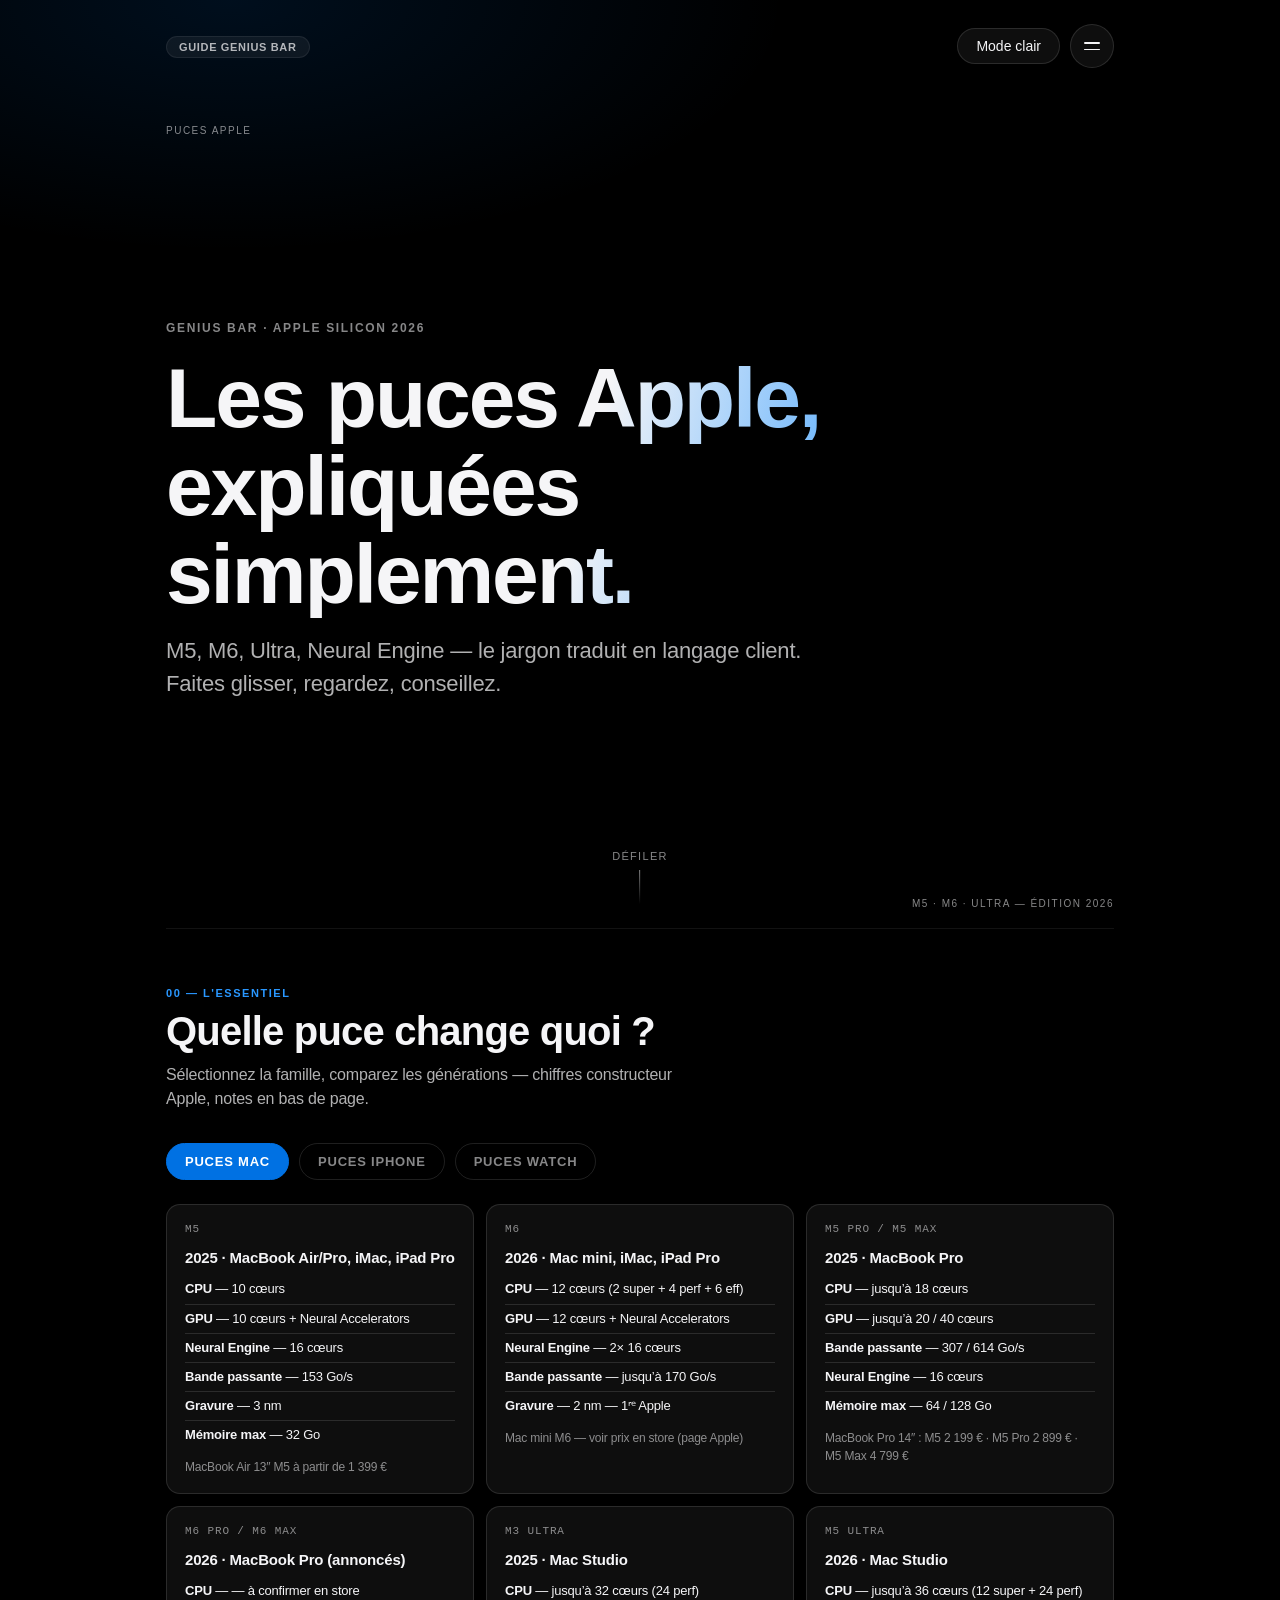
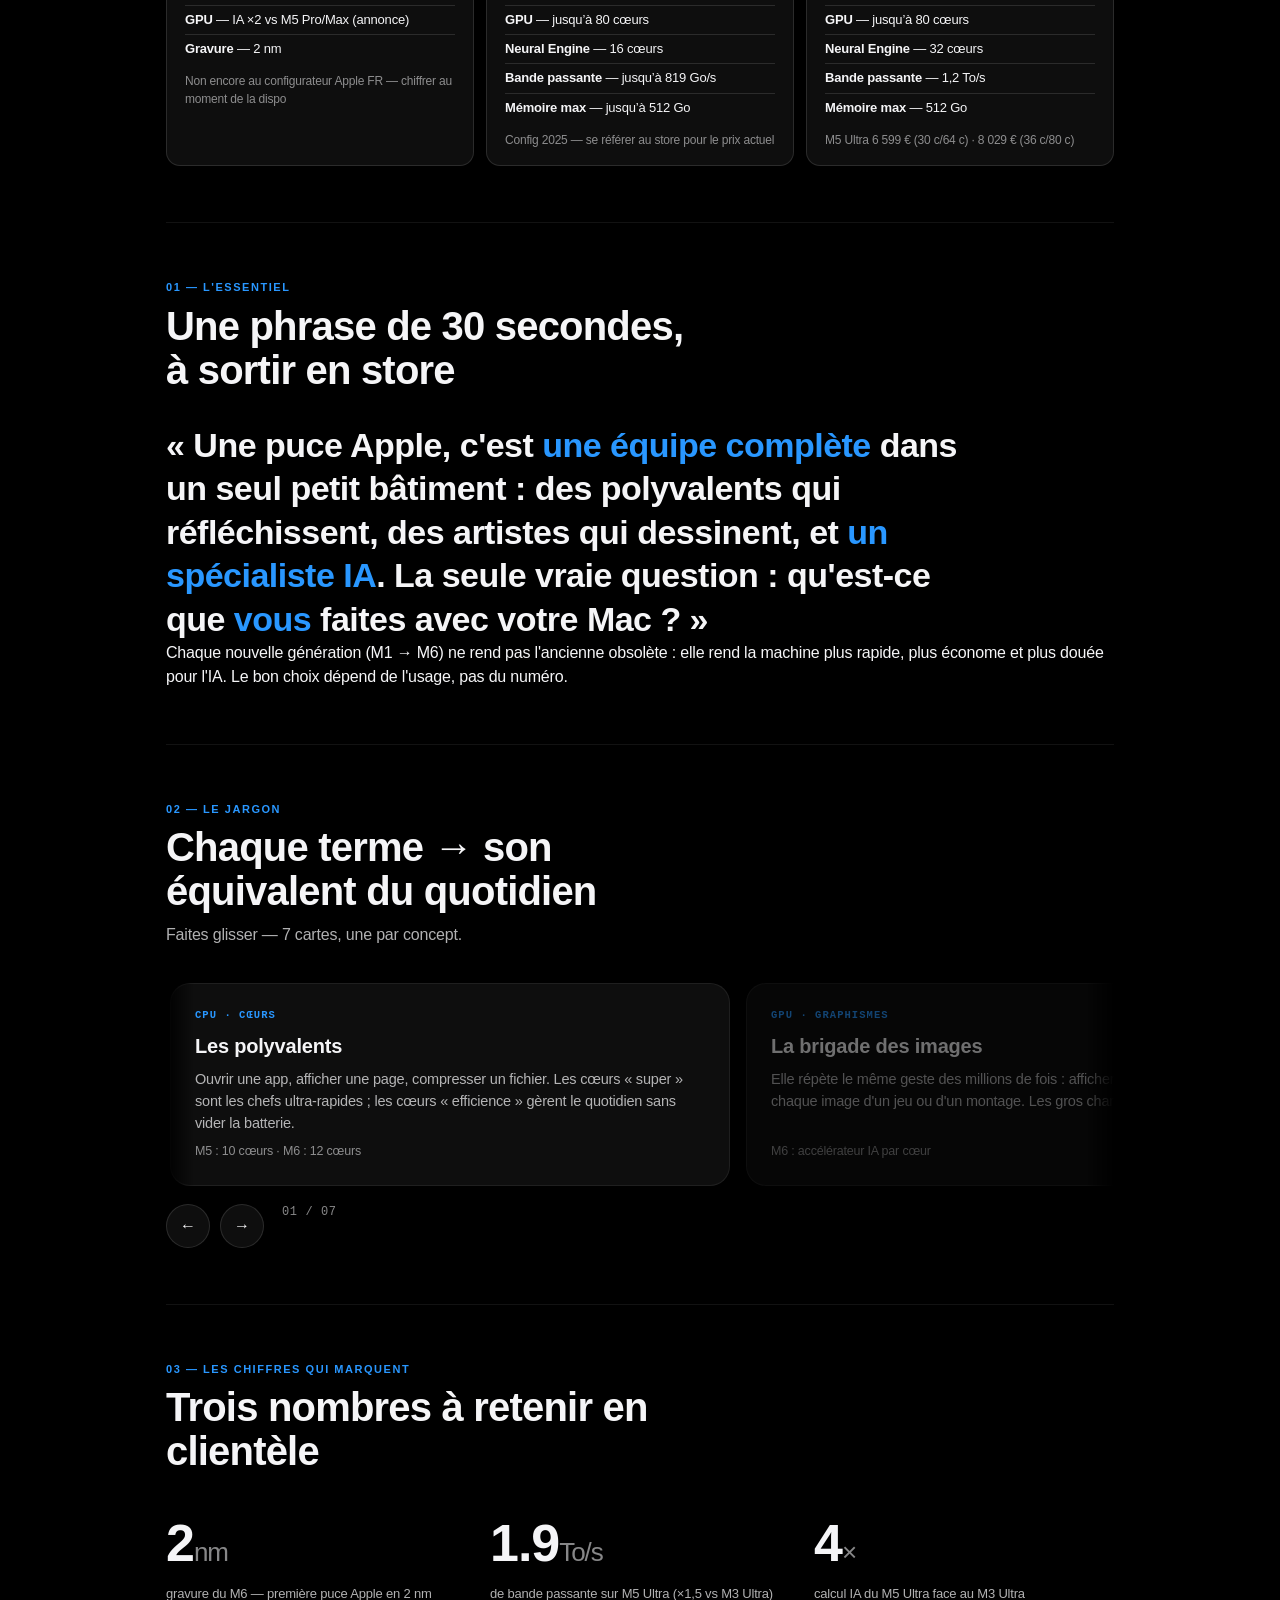
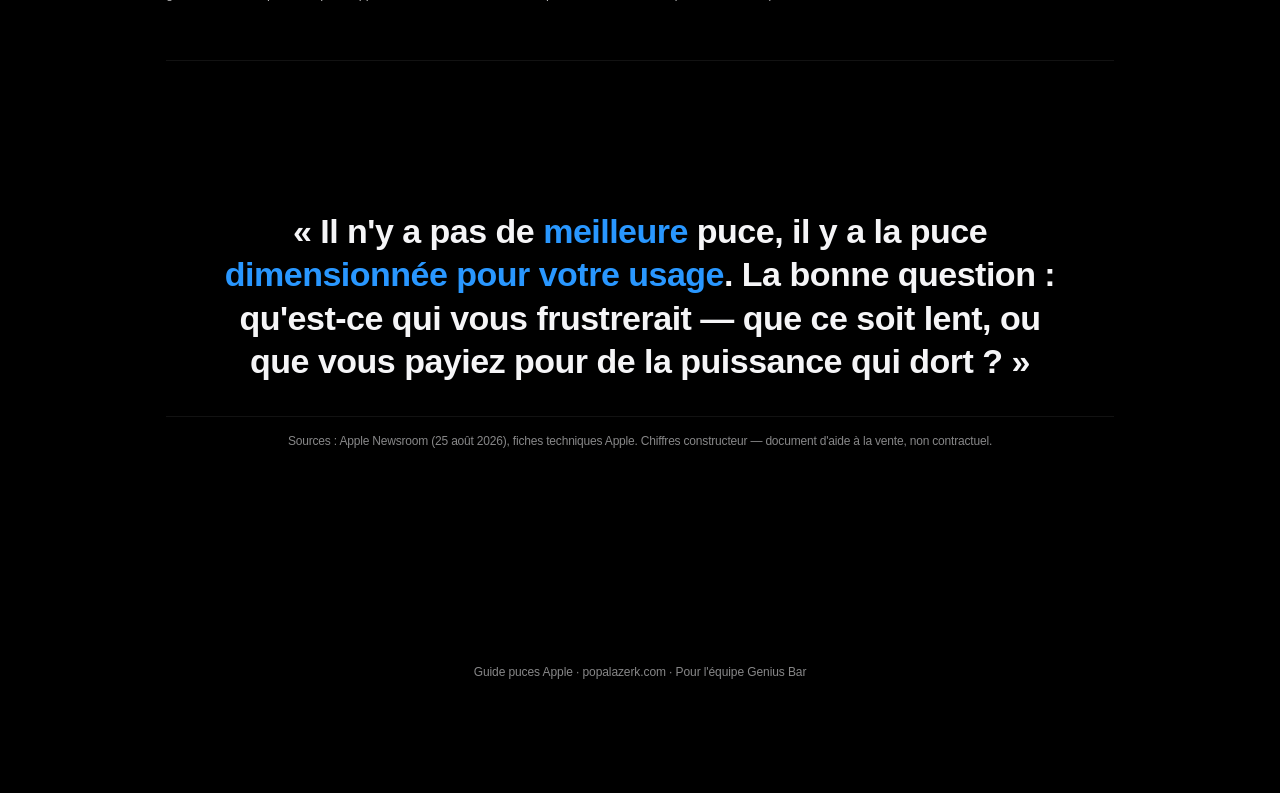
==== commit 67e0d500: "Correction specs d'apres inspection apple.com/fr (shop+compare+specs officielles): 18 Pro 34h video/" ====
--- a/index.html
+++ b/index.html
@@ -670,16 +670,16 @@
     <div class="kn-chips">
       <div class="chip"><b>7,6″ + 5,4″</b><span>écrans interne + externe</span></div>
       <div class="chip"><b>A20 Pro</b><span>+ vapor chamber</span></div>
-      <div class="chip"><b>31 h</b><span>de vidéo <span class="fn-ref">1</span></span></div>
+      <div class="chip"><b>44 h / 31 h</b><span>de vidéo externe / interne <span class="fn-ref">3</span></span></div>
       <div class="chip"><b>2 339 €</b><span>à partir de, 256 Go</span></div>
     </div>
     <div class="kn-vs">Face à l'iPhone Air</div>
     <ul class="kn-delta">
       <li>Écrans : 7,6″ interne + 5,4″ externe, même ratio, 3 000 nits <b>vs 6,5″ unique</b></li>
       <li>Touch ID latéral, Camera Control + Siri Camera, FaceTime sous l'écran <b>nouveautés inédites</b></li>
-      <li>Autonomie double batterie <b class="up">31 h vs 27 h</b><span class="fn-ref">1</span></li>
+      <li>Vidéo <b class="up">44 h externe / 31 h interne vs 27 h</b><span class="fn-ref">3</span></li>
       <li>Céramique 3× plus résistante aux rayures, titane grade 5, IP68 <b>Ceramic Shield 2</b></li>
-      <li>Prix <b>2 339 € vs 999 $ (≈1 159 €)</b></li>
+      <li>Prix <b>2 339 € vs 999 $ (≈1 329 €)</b></li>
     </ul>
     <div class="verdict" style="padding:16px;border-radius:var(--radius);font-size:15px;margin-top:var(--sp-3);background:rgba(191,90,242,.10);border:1px solid rgba(191,90,242,.28)">💬 <b>En store :</b> produit 100 % nouveau — zéro historique de pannes, pièces absentes des flux les premières semaines. Touch ID latéral et double batterie = diagnostics inédits. Prix France TTC : 2 339 € (256 Go) jusqu'à 3 839 € (2 To) — +340 € vs Galaxy Z Fold 8 (1 999 €). Précommandes 16 oct. à 14 h, disponible le 23 oct.</div>
   </article>
@@ -690,20 +690,20 @@
     <h3>L'ouverture variable arrive.</h3>
     <p class="kn-hook">Première Apple : un capteur 48 Mpx à ouverture variable, avec Pro Controls. Siri IA sur 300 000+ apps. Pas d'iPhone 18 standard — reporté au printemps 2027.</p>
     <div class="kn-chips">
-      <div class="chip"><b>A20</b><span>« énorme gain »</span></div>
+      <div class="chip"><b>A20 Pro</b><span>GPU 7 cœurs</span></div>
       <div class="chip"><b>48 Mpx</b><span>ouverture variable</span></div>
-      <div class="chip"><b>36 h / 45 h</b><span>de vidéo <span class="fn-ref">1</span></span></div>
+      <div class="chip"><b>34 h / 43 h</b><span>de vidéo <span class="fn-ref">1</span></span></div>
       <div class="chip"><b>+150 €</b><span>1 479 / 1 629 €</span></div>
     </div>
     <div class="kn-vs">Face aux 17 Pro / Pro Max</div>
     <ul class="kn-delta">
       <li>Caméra : ouverture variable (1ʳᵉ Apple) <b>vs ouverture fixe</b></li>
-      <li>Vidéo <b class="up">36 h / 45 h vs 33 h / 39 h</b><span class="fn-ref">1</span></li>
+      <li>Vidéo <b class="up">34 h / 43 h vs 31 h / 37 h</b><span class="fn-ref">1</span></li>
       <li>Prix France <b>1 479 € / 1 629 € vs 1 329 € / 1 479 €</b></li>
       <li>Dynamic Island 3 live activities · 2 To inédit sur Pro Max <b>nouveautés</b></li>
       <li>« Apple Reference Image » anti-IA <b>indisponible UE au lancement</b></li>
     </ul>
-    <div class="verdict" style="padding:16px;border-radius:var(--radius);font-size:15px;margin-top:var(--sp-3);background:rgba(0,113,227,.10);border:1px solid rgba(0,113,227,.28)">💬 <b>En store :</b> 45 h = moins d'échanges batterie la 1ʳᵉ année ; ouverture variable = nouvelle mécanique photo au diagnostic. <b>Prix France TTC : 1 479 € (Pro) / 1 629 € (Pro Max) en 256 Go — +150 € vs 17 Pro (1 329 € / 1 479 €). Montée à 3 129 € en 2 To. Précommandes 12 sept. 14 h, dispo le 18 sept. Attention : pas de Siri AI ni d'Apple Reference Image dans l'UE au lancement.</b></div>
+    <div class="verdict" style="padding:16px;border-radius:var(--radius);font-size:15px;margin-top:var(--sp-3);background:rgba(0,113,227,.10);border:1px solid rgba(0,113,227,.28)">💬 <b>En store :</b> 43 h = moins d'échanges batterie la 1ʳᵉ année ; ouverture variable = nouvelle mécanique photo au diagnostic. <b>Prix France TTC : 1 479 € (Pro) / 1 629 € (Pro Max) en 256 Go — +150 € vs 17 Pro (1 329 € / 1 479 €). Montée à 3 129 € en 2 To. Précommandes 12 sept. 14 h, dispo le 18 sept. Attention : pas de Siri AI ni d'Apple Reference Image dans l'UE au lancement.</b></div>
   </article>
 
   <article class="kn-card reveal" id="kn-pods" data-delay="1">
@@ -860,17 +860,17 @@
 /* ---- Les puces, les différences (accueil) ---- */
 const CHIPFAM={
  mac:{cards:[
-  {n:'M5',gen:'2025 · MacBook Air/Pro, iMac, iPad Pro',rows:[['CPU','10 cœurs'],['GPU','10 cœurs + Neural Accelerators'],['Neural Engine','16 cœurs'],['Bande passante','153 Go/s'],['Gravure','3 nm'],['Mémoire max','32 Go']],price:'À partir de 1 159 € (MacBook Air)'},
-  {n:'M6',gen:'2026 · MacBook Air/Pro, iMac, iPad Pro',rows:[['CPU','12 cœurs'],['GPU','12 cœurs, IA ×2 vs M5'],['Neural Engine','16 cœurs, IA ×2'],['Bande passante','≈153 Go/s'],['Gravure','2 nm — 1ʳᵉ Apple'],['Mémoire max','36 Go']],price:'À partir de 1 159 € (MacBook Air M6 à venir)'},
-  {n:'M5 Pro / M5 Max',gen:'2025 · MacBook Pro',rows:[['CPU','14 / 16 cœurs'],['GPU','14 / 20 cœurs'],['Couloir mémoire','228 / 410 Go/s'],['Mémoire max','64 / 128 Go'],['UltraFusion','—']],price:'À partir de 2 399 € (MacBook Pro)'},
-  {n:'M6 Pro / M6 Max',gen:'2026 · MacBook Pro',rows:[['CPU','16 / 20 cœurs'],['GPU','IA ×2 vs M5 Pro/Max'],['Couloir mémoire','élargi'],['Mémoire max','128 Go'],['Gravure','2 nm']],price:'À partir de 2 399 € (MacBook Pro M6)'},
-  {n:'M3 Ultra',gen:'2025 · Mac Studio',rows:[['CPU','32 cœurs'],['GPU','40 / 80 cœurs'],['Bande passante','819 Go/s'],['Mémoire max','256 Go (512 en option)'],['UltraFusion','2 dies']],price:'À partir de 3 899 € (Mac Studio)'},
-  {n:'M5 Ultra',gen:'2026 · Mac Studio',rows:[['CPU','32 cœurs'],['GPU','80 cœurs'],['Bande passante','1,2 To/s — 8× Air'],['Mémoire max','512 Go'],['IA','×4,5 vs M5']],price:'À partir de 4 299 € (Mac Studio)'}
+  {n:'M5',gen:'2025 · MacBook Air/Pro, iMac, iPad Pro',rows:[['CPU','10 cœurs'],['GPU','10 cœurs + Neural Accelerators'],['Neural Engine','16 cœurs'],['Bande passante','153 Go/s'],['Gravure','3 nm'],['Mémoire max','32 Go']],price:'MacBook Air 13″ M5 à partir de 1 399 €'},
+  {n:'M6',gen:'2026 · Mac mini, iMac, iPad Pro',rows:[['CPU','12 cœurs (2 super + 4 perf + 6 eff)'],['GPU','12 cœurs + Neural Accelerators'],['Neural Engine','2× 16 cœurs'],['Bande passante','jusqu’à 170 Go/s'],['Gravure','2 nm — 1ʳᵉ Apple']],price:'Mac mini M6 — voir prix en store (page Apple)'},
+  {n:'M5 Pro / M5 Max',gen:'2025 · MacBook Pro',rows:[['CPU','jusqu’à 18 cœurs'],['GPU','jusqu’à 20 / 40 cœurs'],['Bande passante','307 / 614 Go/s'],['Neural Engine','16 cœurs'],['Mémoire max','64 / 128 Go']],price:'MacBook Pro 14″ : M5 2 199 € · M5 Pro 2 899 € · M5 Max 4 799 €'},
+  {n:'M6 Pro / M6 Max',gen:'2026 · MacBook Pro (annoncés)',rows:[['CPU','— à confirmer en store'],['GPU','IA ×2 vs M5 Pro/Max (annonce)'],['Gravure','2 nm']],price:'Non encore au configurateur Apple FR — chiffrer au moment de la dispo'},
+  {n:'M3 Ultra',gen:'2025 · Mac Studio',rows:[['CPU','jusqu’à 32 cœurs (24 perf)'],['GPU','jusqu’à 80 cœurs'],['Neural Engine','16 cœurs'],['Bande passante','jusqu’à 819 Go/s'],['Mémoire max','jusqu’à 512 Go']],price:'Config 2025 — se référer au store pour le prix actuel'},
+  {n:'M5 Ultra',gen:'2026 · Mac Studio',rows:[['CPU','jusqu’à 36 cœurs (12 super + 24 perf)'],['GPU','jusqu’à 80 cœurs'],['Neural Engine','32 cœurs'],['Bande passante','1,2 To/s'],['Mémoire max','512 Go']],price:'M5 Ultra 6 599 € (30 c/64 c) · 8 029 € (36 c/80 c)'}
  ]},
  iphone:{cards:[
-  {n:'A19 Pro',gen:'2025 · iPhone 17 Pro/Pro Max, Air',rows:[['Gravure','3 nm'],['IA','Apple Intelligence'],['Caméra','48 Mpx ouverture fixe']],price:'iPhone 17 Pro 1 329 € · Air 1 159 €'},
-  {n:'A20',gen:'2026 · iPhone 18 Pro/Pro Max, Duo',rows:[['Gravure','2 nm'],['IA','énorme gain (Apple)'],['Neural Engine','IA ×2 vs A19'],['Caméra','ouverture variable (1ʳᵉ Apple)']],price:'18 Pro 1 479 € · 18 Pro Max 1 629 €'},
-  {n:'A20 Pro',gen:'2026 · iPhone Duo',rows:[['Refroidissement','vapor chamber'],['Double batterie','31 h¹'],['Écrans','7,6″ + 5,4″ externes']],price:'iPhone Duo 2 339 € · 23 octobre'}
+  {n:'A19 Pro',gen:'2025 · iPhone 17 Pro/Pro Max, Air',rows:[['Gravure','3 nm'],['IA','Apple Intelligence'],['Caméra','48 Mpx ouverture fixe'],['Air : GPU','5 cœurs (CPU 6 c, 2 perf + 4 eff)']],price:'17 Pro 1 329 € · Air 1 329 € (27 h¹, 40 h MagSafe⁶)'},
+  {n:'A20 Pro',gen:'2026 · iPhone 18 Pro/Pro Max + Duo',rows:[['CPU','6 cœurs (2 super + 4 eff)'],['GPU','7 cœurs + Neural Accelerators'],['Neural Engine','2× 16 cœurs'],['Caméra','48 Mpx ouverture variable (1ʳᵉ Apple)']],price:'18 Pro 1 479 € · 18 Pro Max 1 629 € · Duo 2 339 €'},
+  {n:'A20 Pro (Duo)',gen:'2026 · iPhone Duo',rows:[['Refroidissement','vapor chamber'],['Vidéo','44 h externe / 31 h interne³'],['Écrans','7,6″ + 5,4″ externes']],price:'iPhone Duo 2 339 € · 23 octobre'}
  ]},
  watch:{cards:[
   {n:'S11 SiP',gen:'2025 · Watch Series 11 / SE 3',rows:[['Capteur FC','standard'],['Siri IA','Non'],['Autonomie','24 h¹']],price:'Watch SE 3 à partir de 249 €'},
@@ -981,12 +981,12 @@
   m6max:{n:'M6 Max',s:'2026 · haut de gamme',rows:[['CPU','18 cœurs'],['GPU','44 cœurs + accélérateurs IA'],['Couloir mémoire','600 Go/s'],['Machines','MacBook Pro 16", Mac Studio']]},
   m3ultra:{n:'M3 Ultra',s:'2025 · 2 dies',rows:[['Architecture','2 dies via UltraFusion'],['CPU','28/32 cœurs'],['GPU','60/80 cœurs'],['Couloir mémoire','819 Go/s'],['Calcul IA (GPU)','—']]},
   m5ultra:{n:'M5 Ultra',s:'2026 · 1ᵉʳ quad-die',rows:[['Architecture','4 dies (2× M5 Max) — 1ᵉʳ quad-die Apple'],['CPU','30/36 cœurs'],['GPU','64/80 cœurs + accélérateur IA'],['Couloir mémoire','1,2 To/s (+50 %)'],['UltraFusion','UltraFusion 2 : 4,4 To/s, densité ×6'],['Calcul IA (GPU)','×4,5 vs M3 Ultra']]},
-  ip17pro:{n:'iPhone 17 Pro',s:'2025 · 1 329 €',rows:[['Puce','A19 Pro'],['Vidéo','33 h'],['Caméra','48 Mpx ouverture fixe'],['Prix','1 329 €']]},
-  ip17promax:{n:'iPhone 17 Pro Max',s:'2025 · 1 479 €',rows:[['Puce','A19 Pro'],['Vidéo','39 h'],['Caméra','48 Mpx ouverture fixe'],['Prix','1 479 €']]},
-  ip18pro:{n:'iPhone 18 Pro',s:'2026 · 18 sept. · 1 479 €',rows:[['Puce','A20 — « énorme gain »'],['Vidéo','36 h¹'],['Caméra','48 Mpx à ouverture variable (1ʳᵉ Apple)'],['Prix','1 479 € (+150 €)']]},
-  ip18promax:{n:'iPhone 18 Pro Max',s:'2026 · 18 sept. · 1 629 €',rows:[['Puce','A20 — « énorme gain »'],['Vidéo','45 h¹'],['Caméra','48 Mpx à ouverture variable (1ʳᵉ Apple)'],['Prix','1 629 € (+150 €) · 2 To inédit']]},
-  ipduo:{n:'iPhone Duo',s:'2026 · pliable · 2 339 € · 23 oct.',rows:[['Écrans','7,6″ interne + 5,4″ externe · 3 000 nits'],['Puce','A20 Pro + vapor chamber'],['Vidéo','31 h¹ (double batterie)'],['Touch ID','Bouton latéral'],['Caméra','48 Mpx Fusion + FaceTime sous écran'],['Prix','2 339 €']]},
-  ipair:{n:'iPhone Air',s:'2025 · 5,6 mm',rows:[['Écran','6,5″ unique'],['Puce','A19 Pro'],['Vidéo','27 h¹'],['Prix','1 159 €']]},
+  ip17pro:{n:'iPhone 17 Pro',s:'2025 · 1 329 €',rows:[['Puce','A19 Pro'],['Vidéo','31 h¹'],['Caméra','48 Mpx ouverture fixe'],['Prix','1 329 €']]},
+  ip17promax:{n:'iPhone 17 Pro Max',s:'2025 · 1 479 €',rows:[['Puce','A19 Pro'],['Vidéo','37 h¹'],['Caméra','48 Mpx ouverture fixe'],['Prix','1 479 €']]},
+  ip18pro:{n:'iPhone 18 Pro',s:'2026 · 18 sept. · 1 479 €',rows:[['Puce','A20 Pro — GPU 7 cœurs'],['Vidéo','34 h¹ (23 h usage)'],['Caméra','48 Mpx à ouverture variable (1ʳᵉ Apple)'],['Prix','1 479 € (+150 €)']]},
+  ip18promax:{n:'iPhone 18 Pro Max',s:'2026 · 18 sept. · 1 629 €',rows:[['Puce','A20 Pro — GPU 7 cœurs'],['Vidéo','43 h¹ (29 h usage)'],['Caméra','48 Mpx à ouverture variable (1ʳᵉ Apple)'],['Prix','1 629 € (+150 €) · 2 To inédit']]},
+  ipduo:{n:'iPhone Duo',s:'2026 · pliable · 2 339 € · 23 oct.',rows:[['Écrans','7,6″ interne + 5,4″ externe · 3 000 nits'],['Puce','A20 Pro + vapor chamber'],['Vidéo','44 h externe / 31 h interne³'],['Touch ID','Bouton latéral'],['Caméra','48 Mpx Fusion + FaceTime sous écran'],['Prix','2 339 €']]},
+  ipair:{n:'iPhone Air',s:'2025 · 5,6 mm',rows:[['Écran','6,5″ unique'],['Puce','A19 Pro (CPU 6 c, GPU 5 c)'],['Vidéo','27 h¹ (40 h avec MagSafe⁶)'],['Prix','1 329 €']]},
   s11:{n:'Watch Series 11',s:'2025 · 449 €',rows:[['Capteur FC','Standard'],['Siri Recap / Audio IA','Non'],['Autonomie','24 h¹'],['Prix','449 €']]},
   s12:{n:'Watch Series 12',s:'2026 · 18 sept.',rows:[['Capteur FC','Toutes les 5 s²'],['Siri Recap / Audio IA','Oui'],['Autonomie','24 h¹ (stable)'],['Prix','449 € (céramique 1 049 €)'],['Compatibilité','iPhone 11 ou + · iOS 27']]},
   u3:{n:'Watch Ultra 3',s:'2025 · 899 €',rows:[['Autonomie','42 h¹'],['Siri Recap / Audio IA','Non'],['Prix','899 €']]},
@@ -1051,7 +1051,7 @@
  {q:"Le « one more thing » du keynote ?",opts:["Le premier iPhone pliable","Un Mac pliable","Des AirPods Pro 3","Une Apple TV 4K"],exp:"L\'iPhone Duo — format passeport, 2 339 € en France, dispo 23 octobre."},
  {q:"Quelle puce équipe l\'iPhone Duo ?",opts:["A20 Pro","A19 Pro","M6","C2"],exp:"Le C2 est le modem cellulaire maison, pas la puce principale."},
  {q:"Première caméra de l\'iPhone 18 Pro ?",opts:["48 Mpx à ouverture variable","Zoom périscope 10×","Capteur 1 pouce","Double caméra frontale"],exp:"« La plus grande amélioration photo depuis des années »."},
- {q:"Autonomie vidéo de l\'iPhone 18 Pro Max ?",opts:["45 h","36 h","31 h","39 h"],exp:"36 h = 18 Pro · 31 h = Duo · 39 h = 17 Pro Max (2025)."},
+ {q:"Autonomie vidéo de l\'iPhone 18 Pro Max ?",opts:["43 h","34 h","44 h","37 h"],exp:"34 h = 18 Pro · 44 h = Duo (externe) · 37 h = 17 Pro Max (2025)."},
  {q:"La grande première des AirPods 5 à 149 € ?",opts:["L\'ANC sur l\'entrée de gamme","La charge sans fil sur les deux","10 h sans boîtier","La compatibilité Apple Pencil"],exp:"Sur les AirPods 4, l\'ANC était réservé au modèle à 229 €."},
  {q:"Annoncé par la rumeur mais absent du keynote ?",opts:["L\'iPhone 18 standard","L\'iPhone 18 Pro Max","L\'Apple Watch Ultra 4","Les AirPods 5"],exp:"Reporté au printemps 2027 — un septembre 100 % Pro."}
 ];
@@ -1183,18 +1183,18 @@
   if(budget===2){score.ipduo+=2;score.ip18promax+=1;}
   const best=Object.entries(score).sort((a,b)=>b[1]-a[1])[0][0];
   const rec={
-    ipair:{t:'📱 iPhone Air — 1 159 €',bt:'L\'essentiel, ultra-fin',
+    ipair:{t:'📱 iPhone Air — 1 329 €',bt:'L\'essentiel, ultra-fin',
       w:'Le plus fin et léger des iPhone, A19 Pro, 27 h. Pour un client qui veut la qualité Apple sans poids ni prix des Pro. Basique en photo : le dire honnêtement.'},
     ip17pro:{t:'📱 iPhone 17 Pro — 1 329 €',bt:'Le meilleur rapport valeur',
-      w:'A19 Pro, 33 h, tout l\'essentiel pro sans le prix 18 Pro. Le conseil intelligent quand le client ne veut pas payer l\'ouverture variable. 2ᵉ année de gamme : prix solide.'},
+      w:'A19 Pro, 31 h, tout l\'essentiel pro sans le prix 18 Pro. Le conseil intelligent quand le client ne veut pas payer l\'ouverture variable. 2ᵉ année de gamme : prix solide.'},
     ip17promax:{t:'📱 iPhone 17 Pro Max — 1 479 €',bt:'Grand écran, génération précédente',
-      w:'39 h et 6,9″ à 1 479 € — le même prix que le 18 Pro standard en plus grand. Argument : « 130 € de moins que le 18 Pro Max, même écran, génération précédente ». Stock à écouler : le prix descend.'},
+      w:'37 h et 6,9″ à 1 479 € — le même prix que le 18 Pro standard en plus grand. Argument : « 130 € de moins que le 18 Pro Max, même écran, génération précédente ». Stock à écouler : le prix descend.'},
     ip18pro:{t:'📱 iPhone 18 Pro — 1 479 €',bt:'Le polyvalent premium 2026',
-      w:'A20, 36 h, première ouverture variable Apple. Le choix par défaut du client qui veut la dernière génération sans le Max. +150 € vs 17 Pro : le justifier par l\'IA et l\'ouverture variable.'},
+      w:'A20 Pro, 34 h (23 h usage), première ouverture variable Apple. Le choix par défaut du client qui veut la dernière génération sans le Max. +150 € vs 17 Pro : le justifier par l\'IA et l\'ouverture variable.'},
     ip18promax:{t:'📱 iPhone 18 Pro Max — 1 629 €',bt:'Le grand tout-terrain',
-      w:'45 h (la plus longue), 6,9″, 2 To inédit. Pour qui garde son iPhone 4-5 ans : l\'écart de prix se lisse sur la durée. Le Max pour la batterie, le Duo pour l\'écran.'},
+      w:'43 h vidéo (29 h usage), 6,9″, 2 To inédit. Pour qui garde son iPhone 4-5 ans : l\'écart de prix se lisse sur la durée. Le Max pour la batterie, le Duo pour l\'écran.'},
     ipduo:{t:'📱 iPhone Duo — 2 339 €',bt:'Le pliable — facteur wow',
-      w:'7,6″ interne + 5,4″ externe, double batterie 31 h, 23 octobre. Pour le client où l\'écran est un plaisir, pas un outil. Budget non-négociable : le dire franchement. Livraison 23 octobre : proposer précommande.'}
+      w:'7,6″ interne + 5,4″ externe, 44 h de vidéo sur l\'écran externe (31 h interne³), A20 Pro, 23 octobre. Pour le client où l\'écran est un plaisir, pas un outil. Budget non-négociable : le dire franchement. Précommande 12/09 14 h.'}
   }[best];
   r.className='result show';
   r.style.background='rgba(0,113,227,.12)';r.style.border='1px solid rgba(0,113,227,.32)';
@@ -1225,7 +1225,7 @@
   if(usage===2 && score.m5ultra===0) score.m5max+=1;
   const best=Object.entries(score).sort((a,b)=>b[1]-a[1])[0][0];
   const rec={
-    m6:{t:'🍎 M6 — Mac mini (ou MacBook Air M6 à venir)',bc:'rgba(48,209,88,.10)',bb:'rgba(48,209,88,.28)',bt:'Usage grand public',
+    m6:{t:'🍎 M6 — Mac mini, iMac, iPad Pro',bc:'rgba(48,209,88,.10)',bb:'rgba(48,209,88,.28)',bt:'Usage grand public',
         w:'L\'usage décrit (bureautique, web, photos, IA au quotidien, autonomie) est exactement le terrain du M6 : premier 2 nm, IA ×2, excellente efficacité. Aucun intérêt à payer plus.'},
     m5max:{t:'🍎 M5 Pro / M5 Max — MacBook Pro',bc:'rgba(0,113,227,.12)',bb:'rgba(0,113,227,.32)',bt:'Usage pro créatif',
         w:'Montage, code, musique, photo lourde : le M5 Pro/Max apporte les cœurs et le couloir mémoire nécessaires sans passer à la workstation. 64-128 Go de mémoire unifiée possible.'},
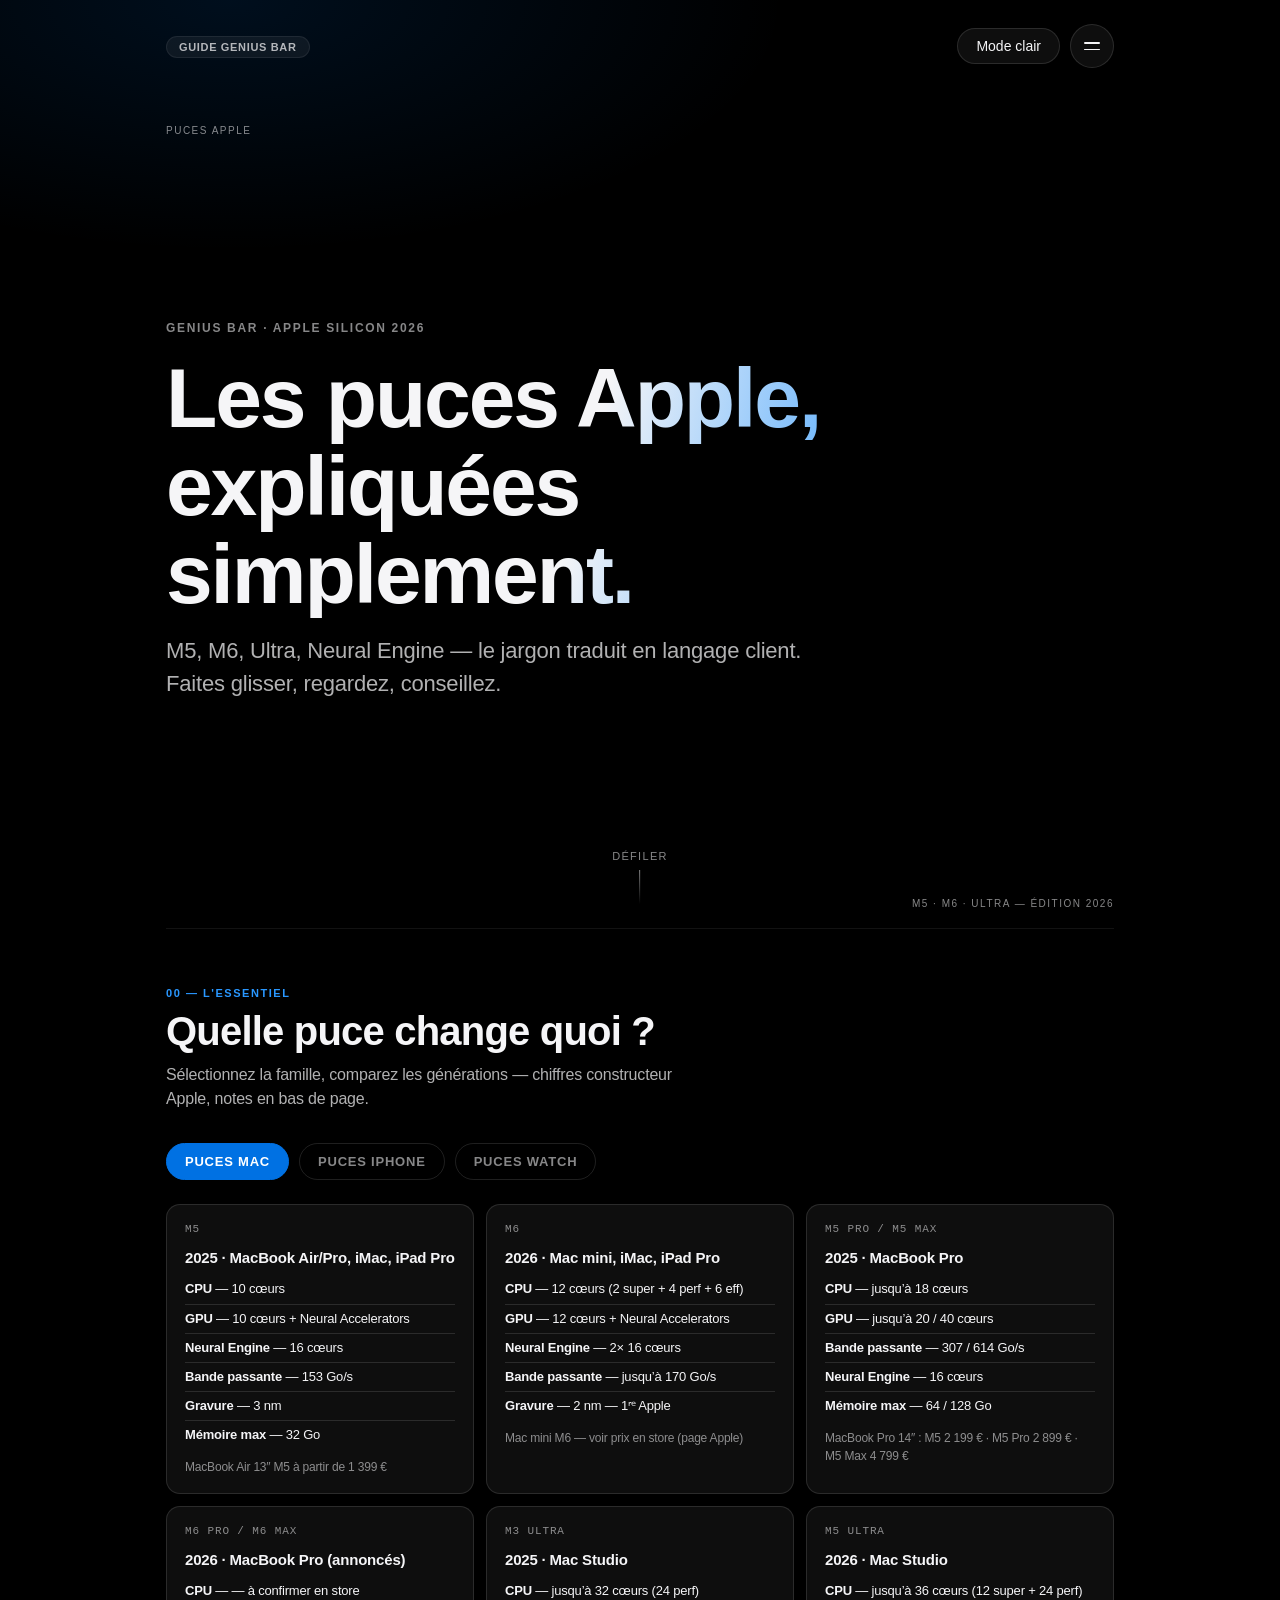
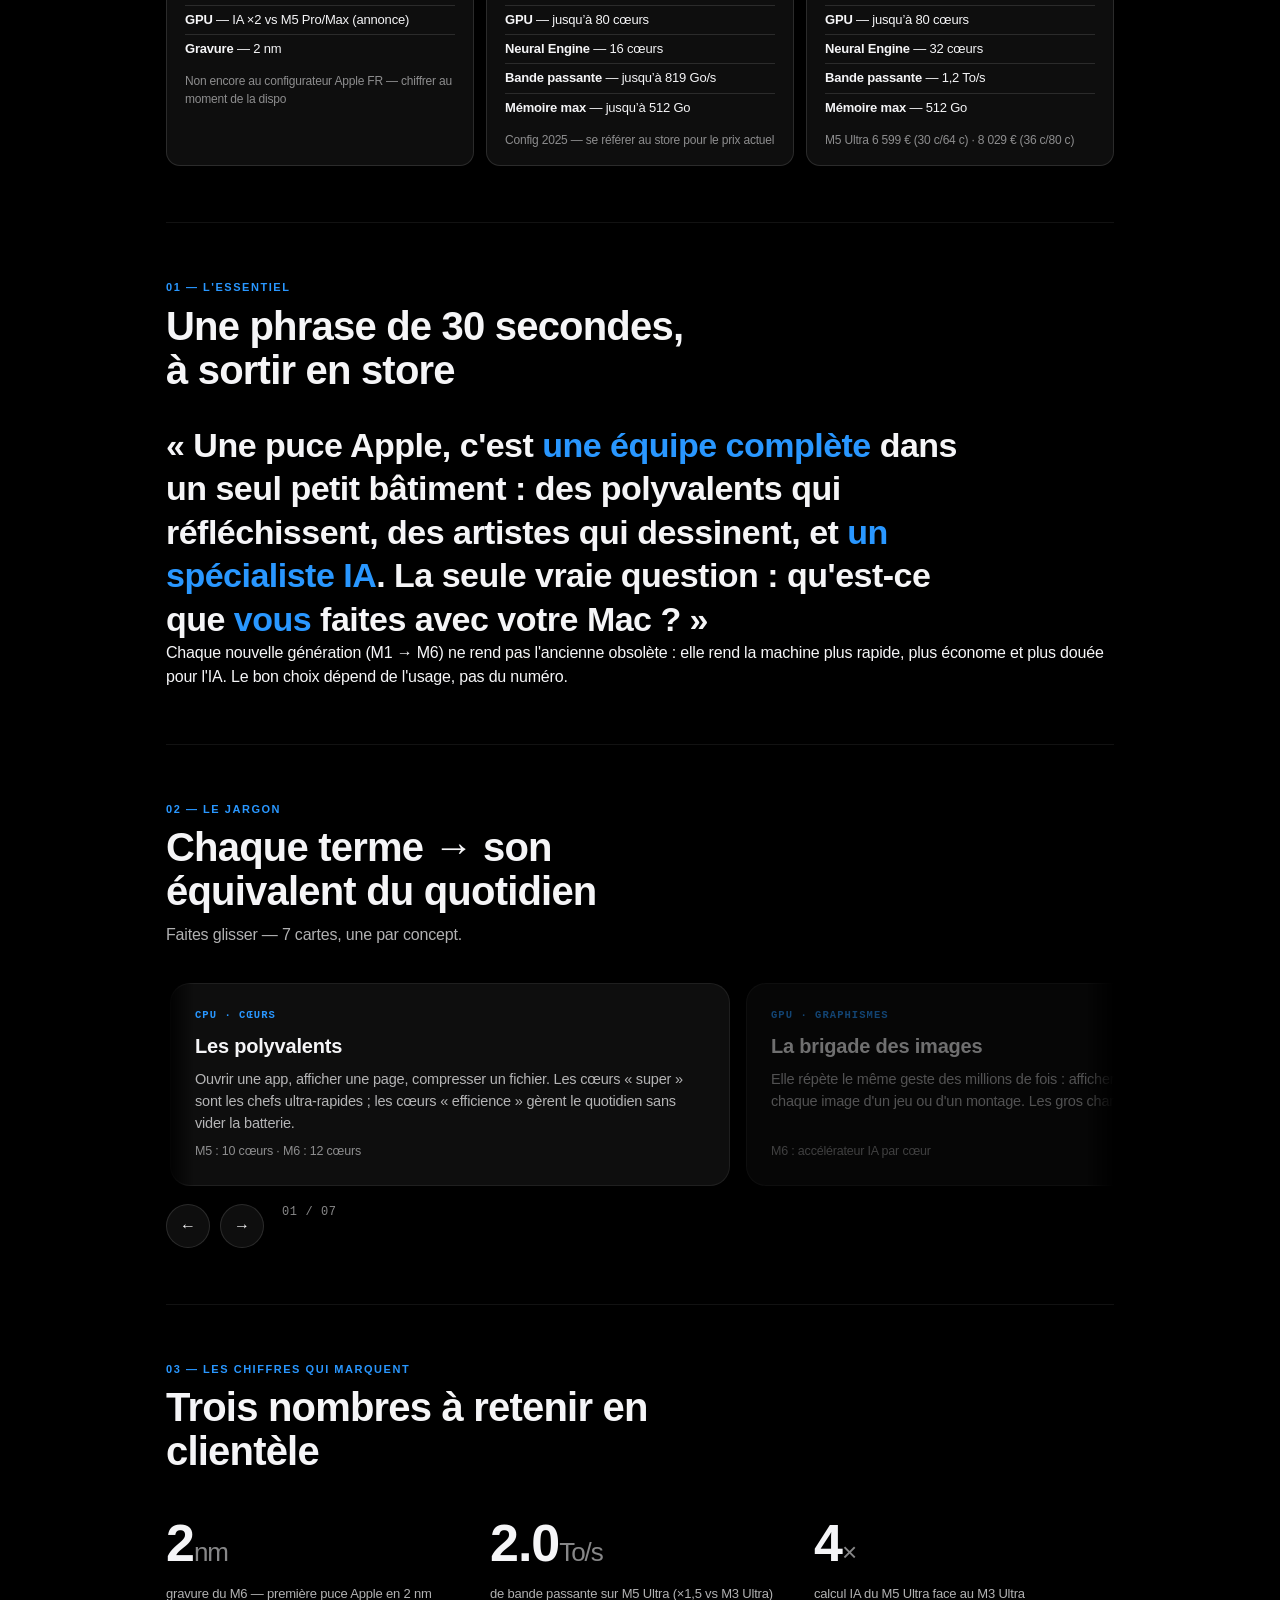
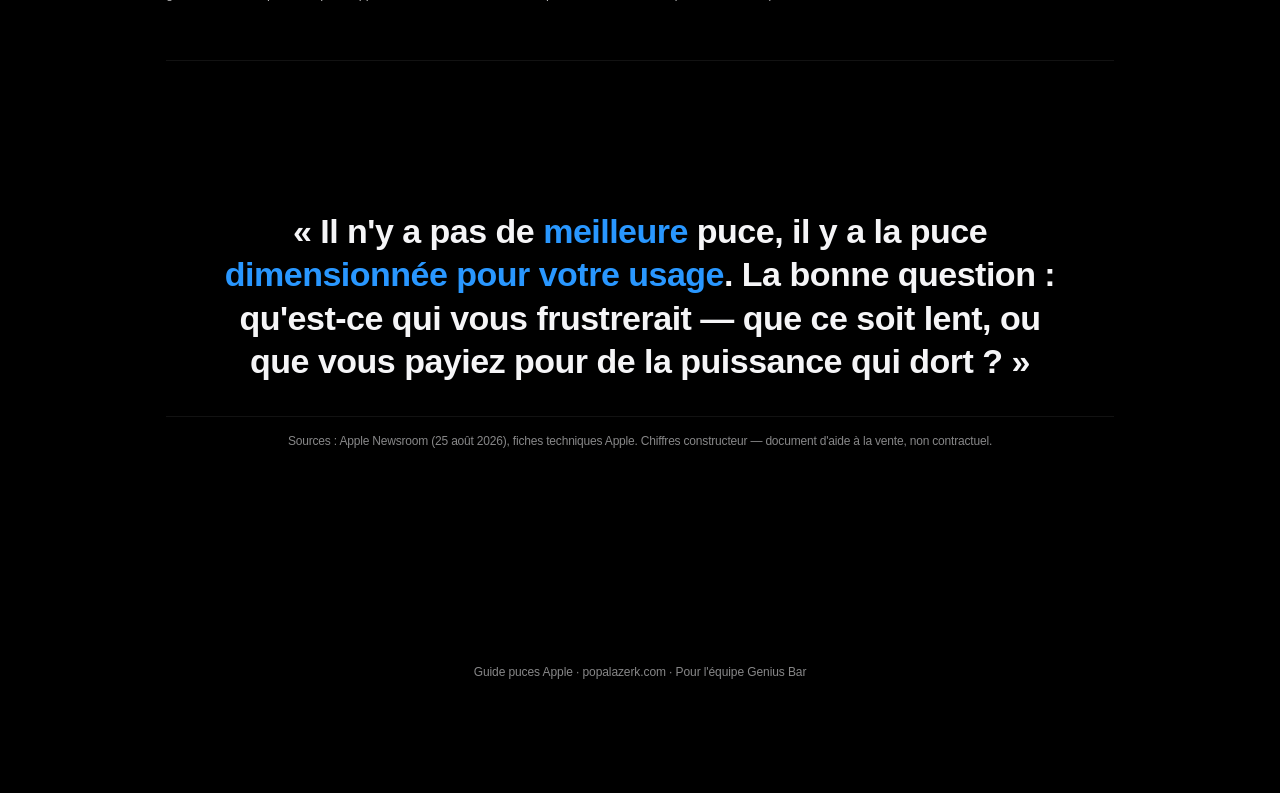
==== commit e8f3bf7f: "Icone webapp: apple-touch-icon + favicon (puce), metas apple-mobile-web-app" ====
--- a/index.html
+++ b/index.html
@@ -2,7 +2,13 @@
 <html lang="fr">
 <head>
 <meta charset="UTF-8">
-<meta name="viewport" content="width=device-width, initial-scale=1.0">
+<meta name="viewport" content="width=device-width, initial-scale=1.0, viewport-fit=cover">
+    <meta name="apple-mobile-web-app-capable" content="yes">
+    <meta name="apple-mobile-web-app-status-bar-style" content="black-translucent">
+    <meta name="apple-mobile-web-app-title" content="Puces Apple">
+    <meta name="theme-color" content="#000000">
+    <link rel="apple-touch-icon" href="apple-touch-icon.png">
+    <link rel="icon" type="image/png" href="favicon.png" sizes="180x180">
 <meta http-equiv="Cache-Control" content="no-cache, no-store, must-revalidate">
 <meta http-equiv="Pragma" content="no-cache">
 <title>Puces Apple, expliquées simplement — Genius Bar</title>
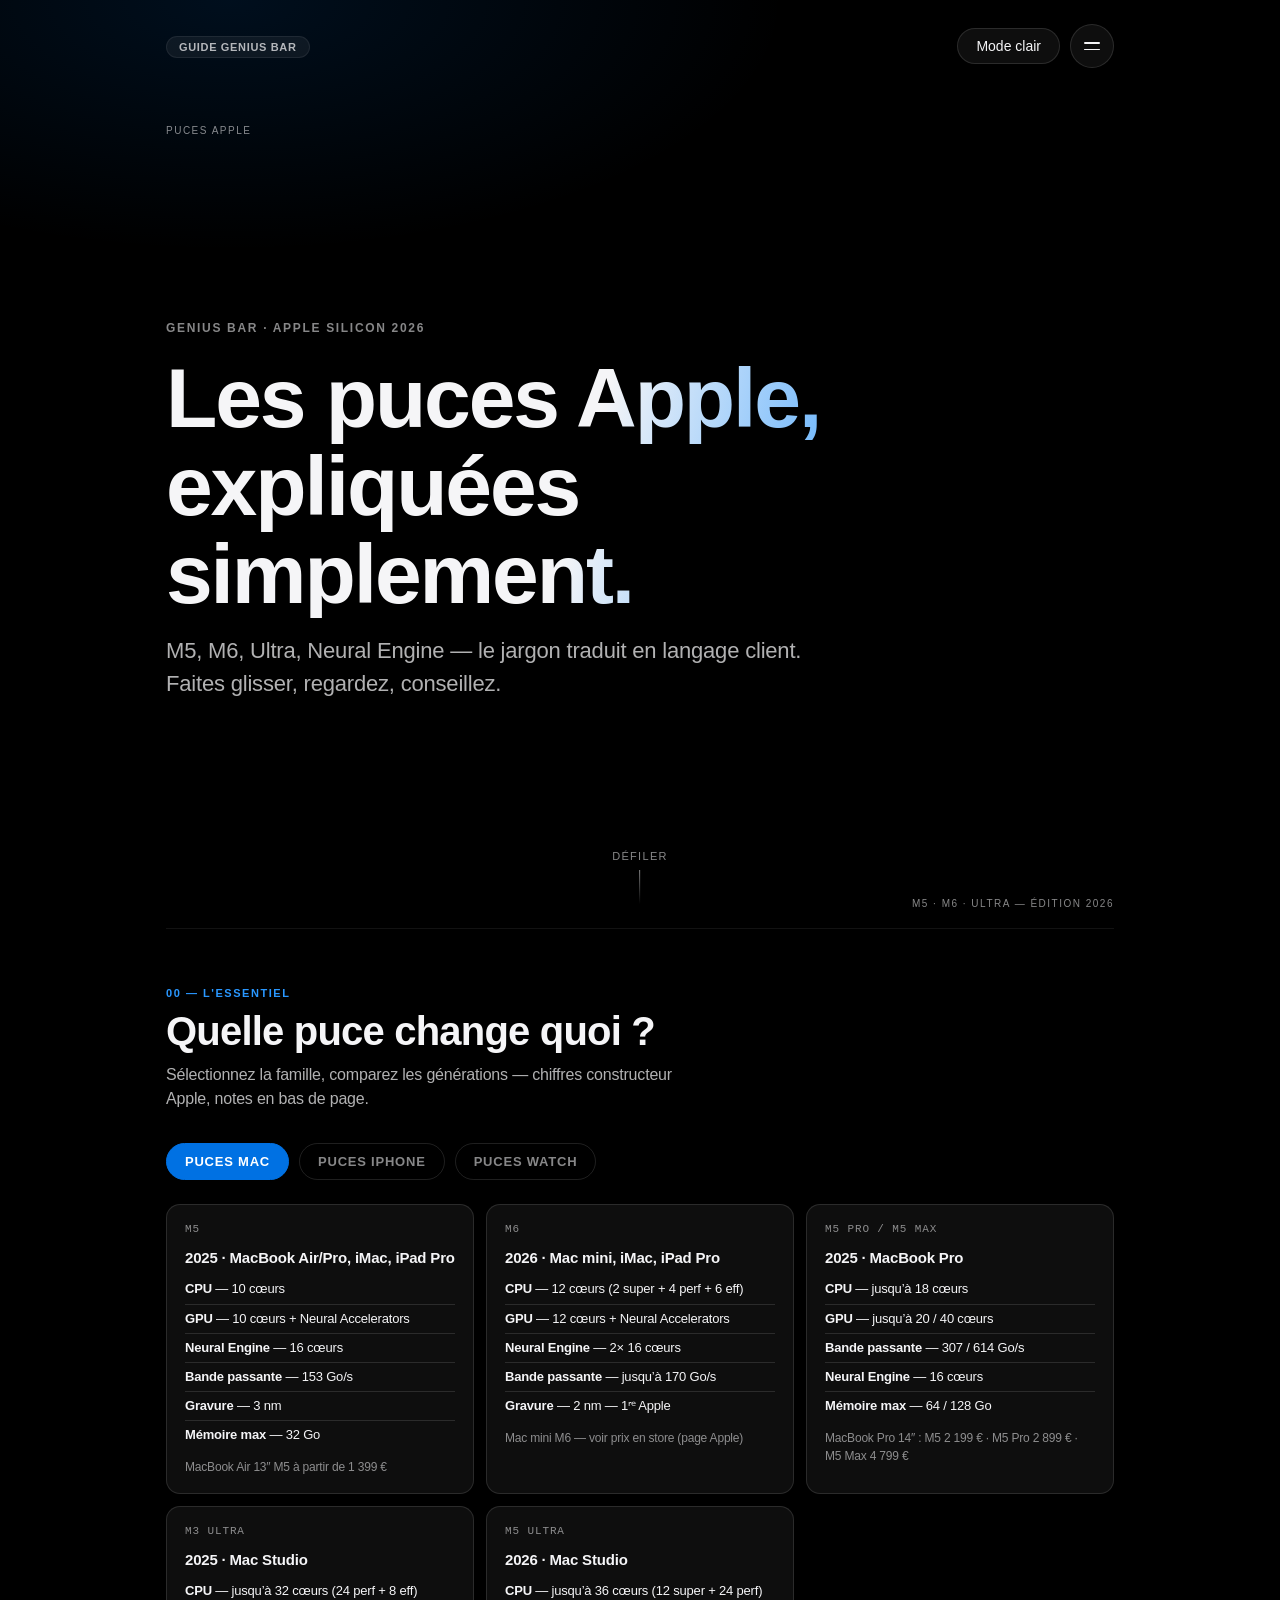
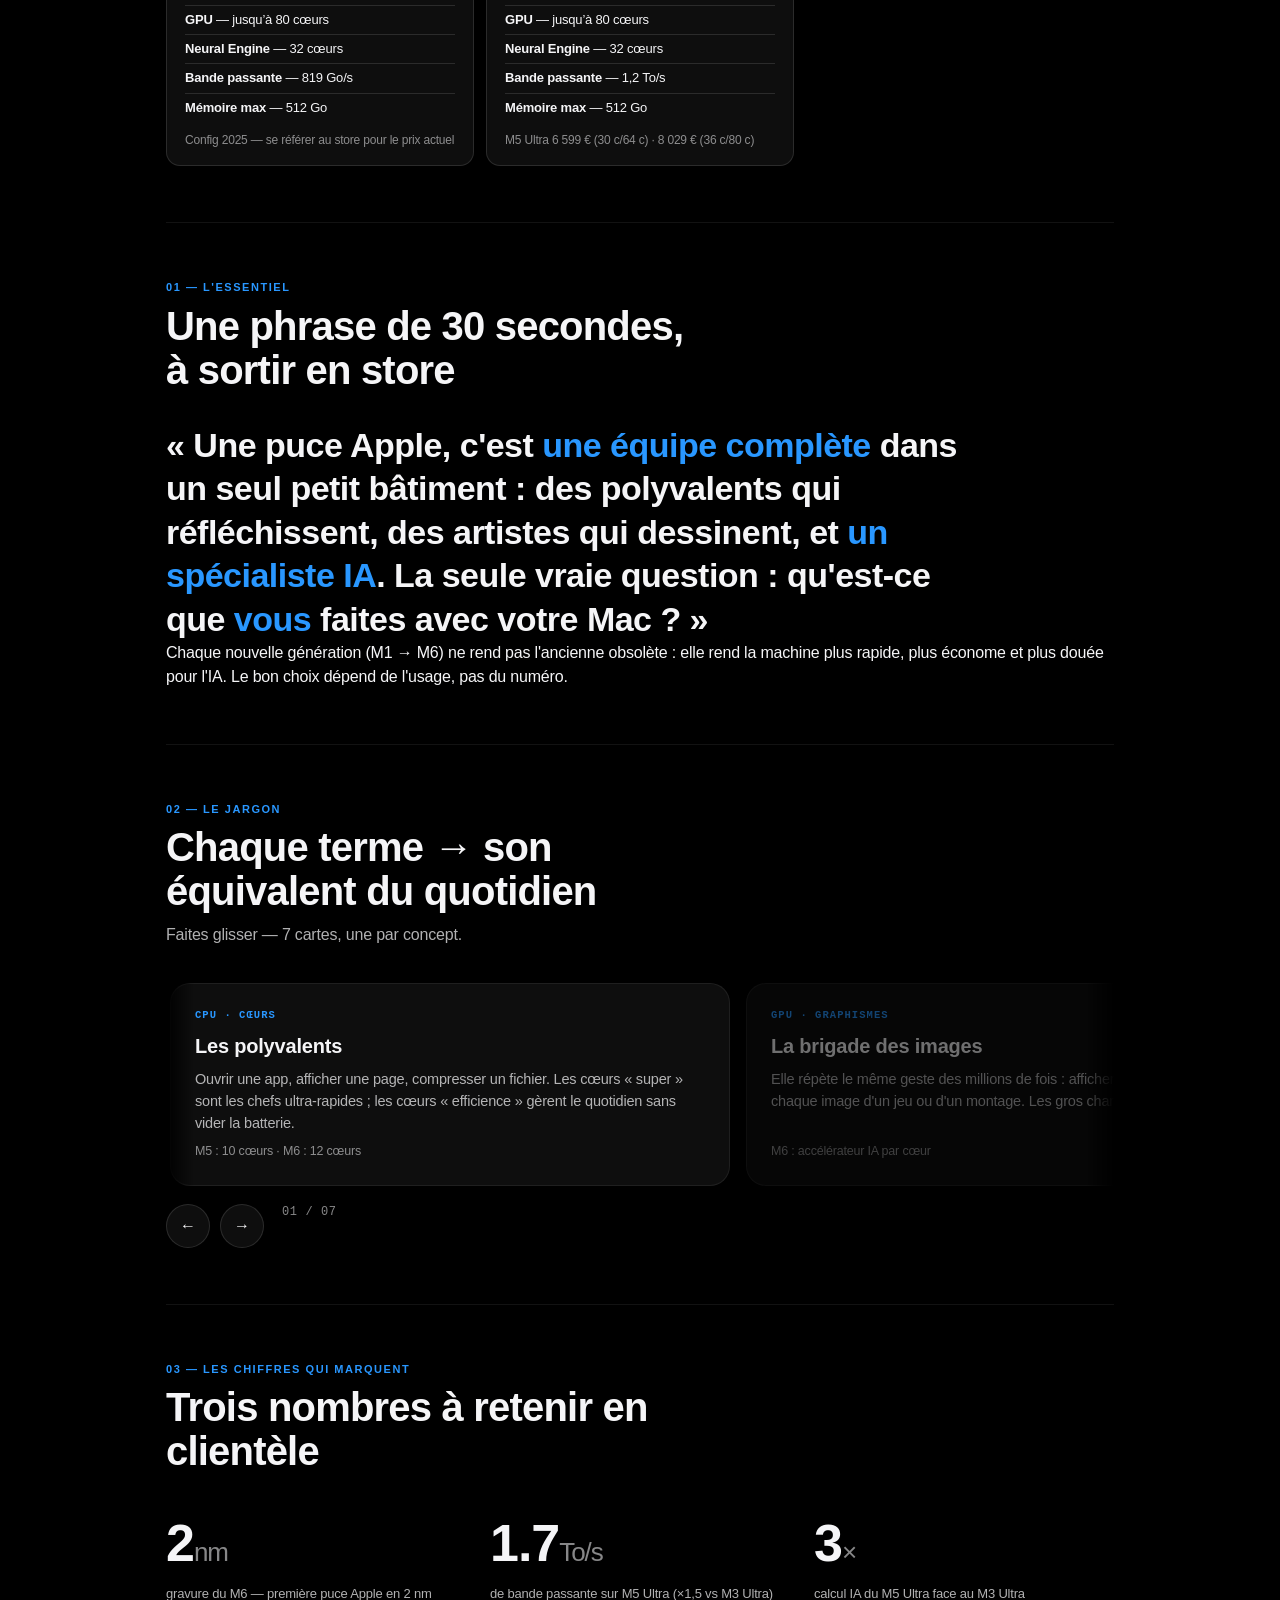
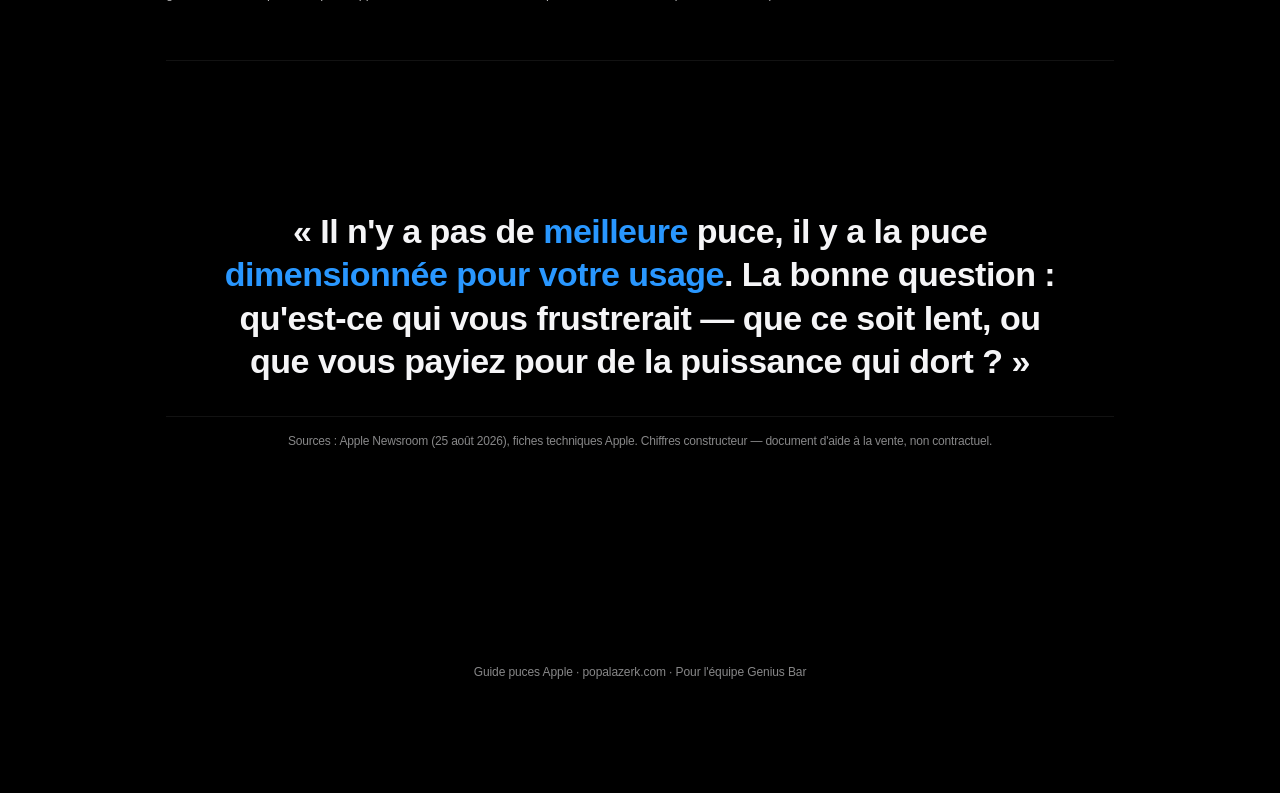
==== commit 38badd97: "Audit specs v2 (sources apple.com re-verifiees live): M6 Pro/Max cartes speculation RETIREES (0 ment" ====
--- a/index.html
+++ b/index.html
@@ -413,7 +413,7 @@
         <div class="ctag">Fusion · Quad-die</div>
         <h3>UltraFusion</h3>
         <p>Plusieurs puces soudées qui travaillent comme une seule. Le M5 Ultra, c'est 4 puces M5 Max qui ne font qu'un — le logiciel ne voit qu'une seule machine.</p>
-        <div class="cfoot">UltraFusion 2 : 4,4 To/s entre puces</div>
+        <div class="cfoot">M5 Ultra : 1,2 To/s — Neural Engine 32 cœurs</div>
       </div>
     </div>
   </div>
@@ -642,7 +642,7 @@
   <div class="reveal">
   <details><summary>« Le M6, c'est deux fois mieux que le M5 ? »</summary><div class="a">Non — en usage courant, environ 15 à 30 % plus rapide. Le vrai saut du M6 : l'IA (×2) et l'efficacité (2 nm). Le client le sentira sur la batterie et Siri, pas sur Mail.</div></details>
   <details><summary>« C'est quoi, le Neural Engine, concrètement ? »</summary><div class="a">Le spécialiste IA de la puce. C'est ce qui fait que Siri répond vite, que les photos se trient toutes seules, que la dictée marche sans internet.</div></details>
-  <details><summary>« L'Ultra, ça vaut le coup pour moi ? »</summary><div class="a">Seulement pour du montage 8K, de la 3D ou de l'IA sur la machine. Pour du Excel + Safari + photos, c'est payer pour un couloir vide. Recommander M6 ou M5 Max.</div></details>
+  <details><summary>« L'Ultra, ça vaut le coup pour moi ? »</summary><div class="a">Seulement pour du montage 8K, de la 3D ou de l'IA sur la machine. Pour du Excel + Safari + photos, c'est payer pour un couloir vide. Recommander M5 Pro ou M5 Max.</div></details>
   <details><summary>« Pourquoi 512 Go de mémoire dans un Mac Studio ? »</summary><div class="a">Pour faire tenir un cerveau IA entier dans la machine. Un gros modèle d'IA, c'est un dictionnaire géant : s'il tient sur la table (la mémoire), on consulte tout de suite.</div></details>
   <details><summary>« Ma puce M1 est-elle dépassée ? »</summary><div class="a">Non. Pour du bureautique et du web, un M1 reste excellent en 2026. On change de puce quand un besoin précis n'est plus couvert : autonomie, IA, gros montages — pas par principe.</div></details>
   </div>
@@ -759,11 +759,11 @@
     <h3>Deux jours. Un record Apple.</h3>
     <p class="kn-hook">Siri Recap + Audio Intelligence, autonomie « plus de deux jours » — un record pour la montre d'aventure.</p>
     <div class="kn-chips">
-      <div class="chip"><b>&gt;48 h</b><span>autonomie <span class="fn-ref">3</span></span></div>
+      <div class="chip"><b>50 h</b><span>autonomie⁴ (45 h exercice ultraprolongé¹)</span></div>
       <div class="chip"><b>899 €</b><span>prix stable</span></div>
       <div class="chip"><b>18 sept.</b><span>disponibilité</span></div>
     </div>
-    <div class="verdict" style="padding:16px;border-radius:var(--radius);font-size:15px;margin-top:var(--sp-3);background:rgba(191,90,242,.10);border:1px solid rgba(191,90,242,.28)">💬 <b>En store :</b> nouveautés surtout logicielles — pensez watchOS au comptoir ; autonomie 2 jours = l'argument d'aventure. Prix France TTC : 899 € (US 799 $ hors taxes).</div>
+    <div class="verdict" style="padding:16px;border-radius:var(--radius);font-size:15px;margin-top:var(--sp-3);background:rgba(191,90,242,.10);border:1px solid rgba(191,90,242,.28)">💬 <b>En store :</b> nouveautés surtout logicielles — pensez watchOS au comptoir ; autonomie 50 h = l'argument d'aventure. Prix France TTC : 899 € (US 799 $ hors taxes).</div>
   </article>
 
   <article class="kn-card reveal" id="kn-ios" data-delay="1">
@@ -869,8 +869,8 @@
   {n:'M5',gen:'2025 · MacBook Air/Pro, iMac, iPad Pro',rows:[['CPU','10 cœurs'],['GPU','10 cœurs + Neural Accelerators'],['Neural Engine','16 cœurs'],['Bande passante','153 Go/s'],['Gravure','3 nm'],['Mémoire max','32 Go']],price:'MacBook Air 13″ M5 à partir de 1 399 €'},
   {n:'M6',gen:'2026 · Mac mini, iMac, iPad Pro',rows:[['CPU','12 cœurs (2 super + 4 perf + 6 eff)'],['GPU','12 cœurs + Neural Accelerators'],['Neural Engine','2× 16 cœurs'],['Bande passante','jusqu’à 170 Go/s'],['Gravure','2 nm — 1ʳᵉ Apple']],price:'Mac mini M6 — voir prix en store (page Apple)'},
   {n:'M5 Pro / M5 Max',gen:'2025 · MacBook Pro',rows:[['CPU','jusqu’à 18 cœurs'],['GPU','jusqu’à 20 / 40 cœurs'],['Bande passante','307 / 614 Go/s'],['Neural Engine','16 cœurs'],['Mémoire max','64 / 128 Go']],price:'MacBook Pro 14″ : M5 2 199 € · M5 Pro 2 899 € · M5 Max 4 799 €'},
-  {n:'M6 Pro / M6 Max',gen:'2026 · MacBook Pro (annoncés)',rows:[['CPU','— à confirmer en store'],['GPU','IA ×2 vs M5 Pro/Max (annonce)'],['Gravure','2 nm']],price:'Non encore au configurateur Apple FR — chiffrer au moment de la dispo'},
-  {n:'M3 Ultra',gen:'2025 · Mac Studio',rows:[['CPU','jusqu’à 32 cœurs (24 perf)'],['GPU','jusqu’à 80 cœurs'],['Neural Engine','16 cœurs'],['Bande passante','jusqu’à 819 Go/s'],['Mémoire max','jusqu’à 512 Go']],price:'Config 2025 — se référer au store pour le prix actuel'},
+
+  {n:'M3 Ultra',gen:'2025 · Mac Studio',rows:[['CPU','jusqu’à 32 cœurs (24 perf + 8 eff)'],['GPU','jusqu’à 80 cœurs'],['Neural Engine','32 cœurs'],['Bande passante','819 Go/s'],['Mémoire max','512 Go']],price:'Config 2025 — se référer au store pour le prix actuel'},
   {n:'M5 Ultra',gen:'2026 · Mac Studio',rows:[['CPU','jusqu’à 36 cœurs (12 super + 24 perf)'],['GPU','jusqu’à 80 cœurs'],['Neural Engine','32 cœurs'],['Bande passante','1,2 To/s'],['Mémoire max','512 Go']],price:'M5 Ultra 6 599 € (30 c/64 c) · 8 029 € (36 c/80 c)'}
  ]},
  iphone:{cards:[
@@ -881,7 +881,7 @@
  watch:{cards:[
   {n:'S11 SiP',gen:'2025 · Watch Series 11 / SE 3',rows:[['Capteur FC','standard'],['Siri IA','Non'],['Autonomie','24 h¹']],price:'Watch SE 3 à partir de 249 €'},
   {n:'S12 SiP',gen:'2026 · Watch Series 12',rows:[['Capteur FC','toutes les 5 s²'],['Siri Recap / Audio IA','Oui'],['Autonomie','24 h¹ stable']],price:'Watch S12 449 € (céramique 1 049 €)'},
-  {n:'Ultra 4',gen:'2026 · Watch Ultra 4',rows:[['Autonomie','> 2 jours¹ (record)'],['Tests terrain','course sans iPhone³'],['Siri IA','Oui'],['Boîtier','titanium']],price:'Watch Ultra 4 899 €'}
+  {n:'Ultra 4',gen:'2026 · Watch Ultra 4',rows:[['Autonomie','jusqu’à 50 h⁴ (45 h exercice ultraprolongé¹)'],['Tests terrain','course sans iPhone³'],['Siri IA','Oui'],['Boîtier','titanium']],price:'Watch Ultra 4 899 €'}
  ]}
 };
 function renderChipFam(id){
@@ -975,18 +975,18 @@
 /* ---- Comparateur interactif : dataset + moteur ---- */
 const CMP2={
  fams:[
-  {id:'mac',lbl:'Puces Mac',prods:['m5','m6','m5max','m6max','m3ultra','m5ultra']},
+  {id:'mac',lbl:'Puces Mac',prods:['m5','m6','m5pro','m5max','m3ultra','m5ultra']},
   {id:'iphone',lbl:'iPhone',prods:['ip17pro','ip17promax','ip18pro','ip18promax','ipduo','ipair']},
   {id:'watch',lbl:'Apple Watch',prods:['s11','s12','u3','u4']},
-  {id:'pods',lbl:'AirPods',prods:['ap4','ap4anc','ap5']}
+  {id:'pods',lbl:'AirPods',prods:['app3','ap5']}
  ],
  P:{
   m5:{n:'M5',s:'2025 · 3 nm',rows:[['CPU','10 cœurs (4 super + 6 efficience)'],['GPU','8 ou 10 cœurs'],['Neural Engine','16 cœurs'],['Couloir mémoire','153 Go/s'],['Gravure','3 nm'],['Mémoire max','32 Go'],['Machines','MacBook Pro, iPad Pro, Air, Vision Pro']]},
   m6:{n:'M6',s:'2026 · 1ᵉʳ 2 nm Apple',rows:[['CPU','12 cœurs (2 super + 4 perf + 6 efficience)'],['GPU','12 cœurs + accélérateur IA par cœur'],['Neural Engine','Double 16 cœurs — IA ×2'],['Couloir mémoire','170 Go/s'],['Gravure','2 nm — 1ʳᵉ puce Apple'],['Mémoire max','32 Go'],['Machines','Mac mini']]},
-  m5max:{n:'M5 Max',s:'2025 · haut de gamme',rows:[['CPU','16 cœurs'],['GPU','40 cœurs'],['Couloir mémoire','546 Go/s'],['Machines','MacBook Pro 16", Mac Studio']]},
-  m6max:{n:'M6 Max',s:'2026 · haut de gamme',rows:[['CPU','18 cœurs'],['GPU','44 cœurs + accélérateurs IA'],['Couloir mémoire','600 Go/s'],['Machines','MacBook Pro 16", Mac Studio']]},
-  m3ultra:{n:'M3 Ultra',s:'2025 · 2 dies',rows:[['Architecture','2 dies via UltraFusion'],['CPU','28/32 cœurs'],['GPU','60/80 cœurs'],['Couloir mémoire','819 Go/s'],['Calcul IA (GPU)','—']]},
-  m5ultra:{n:'M5 Ultra',s:'2026 · 1ᵉʳ quad-die',rows:[['Architecture','4 dies (2× M5 Max) — 1ᵉʳ quad-die Apple'],['CPU','30/36 cœurs'],['GPU','64/80 cœurs + accélérateur IA'],['Couloir mémoire','1,2 To/s (+50 %)'],['UltraFusion','UltraFusion 2 : 4,4 To/s, densité ×6'],['Calcul IA (GPU)','×4,5 vs M3 Ultra']]},
+  m5max:{n:'M5 Max',s:'2025 · haut de gamme',rows:[['CPU','18 cœurs'],['GPU','32 cœurs (460 Go/s) ou 40 cœurs (614 Go/s) + Neural Accelerators'],['Neural Engine','16 cœurs'],['Bande passante','460 / 614 Go/s'],['Machines','MacBook Pro 14″ et 16″']]},
+  m5pro:{n:'M5 Pro',s:'2025 · MacBook Pro',rows:[['CPU','jusqu’à 18 cœurs'],['GPU','jusqu’à 20 cœurs + Neural Accelerators'],['Neural Engine','16 cœurs'],['Bande passante','307 Go/s'],['Machines','MacBook Pro 14″ et 16″']]},
+  m3ultra:{n:'M3 Ultra',s:'2025 · 2 dies',rows:[['Architecture','2 dies via UltraFusion'],['CPU','jusqu’à 32 cœurs (24 perf + 8 eff)'],['GPU','jusqu’à 80 cœurs'],['Neural Engine','32 cœurs'],['Bande passante','819 Go/s']]},
+  m5ultra:{n:'M5 Ultra',s:'2026 · Mac Studio',rows:[['CPU','jusqu’à 36 cœurs (12 super + 24 perf)'],['GPU','jusqu’à 80 cœurs + Neural Accelerators'],['Neural Engine','32 cœurs'],['Bande passante','1,2 To/s'],['Machines','Mac Studio']]},
   ip17pro:{n:'iPhone 17 Pro',s:'2025 · 1 329 €',rows:[['Puce','A19 Pro'],['Vidéo','31 h¹'],['Caméra','48 Mpx ouverture fixe'],['Prix','1 329 €']]},
   ip17promax:{n:'iPhone 17 Pro Max',s:'2025 · 1 479 €',rows:[['Puce','A19 Pro'],['Vidéo','37 h¹'],['Caméra','48 Mpx ouverture fixe'],['Prix','1 479 €']]},
   ip18pro:{n:'iPhone 18 Pro',s:'2026 · 18 sept. · 1 479 €',rows:[['Puce','A20 Pro — GPU 7 cœurs'],['Vidéo','34 h¹ (23 h usage)'],['Caméra','48 Mpx à ouverture variable (1ʳᵉ Apple)'],['Prix','1 479 € (+150 €)']]},
@@ -996,10 +996,9 @@
   s11:{n:'Watch Series 11',s:'2025 · 449 €',rows:[['Capteur FC','Standard'],['Siri Recap / Audio IA','Non'],['Autonomie','24 h¹'],['Prix','449 €']]},
   s12:{n:'Watch Series 12',s:'2026 · 18 sept.',rows:[['Capteur FC','Toutes les 5 s²'],['Siri Recap / Audio IA','Oui'],['Autonomie','24 h¹ (stable)'],['Prix','449 € (céramique 1 049 €)'],['Compatibilité','iPhone 11 ou + · iOS 27']]},
   u3:{n:'Watch Ultra 3',s:'2025 · 899 €',rows:[['Autonomie','42 h¹'],['Siri Recap / Audio IA','Non'],['Prix','899 €']]},
-  u4:{n:'Watch Ultra 4',s:'2026 · 18 sept.',rows:[['Autonomie','Plus de 2 jours¹ (record Apple)'],['Siri Recap / Audio IA','Oui'],['Prix','899 € (stable)'],['Compatibilité','iPhone 11 ou + · iOS 27']]},
-  ap4:{n:'AirPods 4',s:'2025 · 149 €',rows:[['ANC','Sans'],['Autonomie','≈4 h / 20 h boîtier'],['Prix','149 €']]},
-  ap4anc:{n:'AirPods 4 ANC',s:'2025 · 229 €',rows:[['ANC','Oui'],['Autonomie','≈4 h / 20 h boîtier'],['Prix','229 €']]},
-  ap5:{n:'AirPods 5',s:'2026 · 18 sept. · 149 €',rows:[['ANC','Oui, dès 149 €⁴'],['Réduction','−50 % en plus⁴'],['Autonomie','≈4 h ANC / 20 h boîtier'],['Prix','149 € · 169 € (sans fil)']]}
+  u4:{n:'Watch Ultra 4',s:'2026 · 18 sept.',rows:[['Autonomie','Jusqu’à 50 h⁴ (record Apple)'],['Siri Recap / Audio IA','Oui'],['Prix','899 € (stable)'],['Compatibilité','iPhone 11 ou + · iOS 27']]},
+  app3:{n:'AirPods Pro 3',s:'2025 · 249 €',rows:[['ANC','Meilleure ANC intra-auriculaire au monde¹'],['Capteur FC','Oui²'],['Autonomie','Jusqu’à 8 h¹³'],['Prix','249 €']]},
+    ap5:{n:'AirPods 5',s:'2026 · 18 sept. · 149 €',rows:[['ANC','Oui, sur les deux modèles⁴'],['ANC vs AirPods 4 ANC','jusqu’à 1,5× plus performante⁴'],['Autonomie','≈4 h ANC / 20 h boîtier'],['Prix','149 € · 169 € (Boîtier de charge sans fil)']]}
  },
  fam:'mac', a:null, b:null,
  init(){
@@ -1144,7 +1143,7 @@
     s12:{t:'⌚ Apple Watch Series 12 — 449 €',bt:'Le quotidien, la santé, le style',
       w:'Capteur FC toutes les 5 s² (le suivi cardio le plus fin, validé par l\'étude Apple juil.-août 2026²), Siri Recap + Audio IA, 24 h¹. Céramique disponible à 1 049 € si le client veut monter en gamme sans passer à l\'Ultra. Nécessite iPhone 11 ou + avec iOS 27.'},
     u4:{t:'⌚ Apple Watch Ultra 4 — 899 €',bt:'L\'aventure et l\'endurance',
-      w:'Plus de 2 jours d\'autonomie¹ (record Apple, tests terrain course sans iPhone³), boîtier titanium, écran le plus solide, Siri Recap + Audio IA. Le même prix que l\'an dernier (899 €, stable). Pour expéditions, sport extrême et client qui oublie de recharger. Nécessite iPhone 11 ou + avec iOS 27.'}
+      w:'Jusqu’à 50 h d\'autonomie⁴ (record Apple, tests terrain course sans iPhone³), boîtier titanium, écran le plus solide, Siri Recap + Audio IA. Le même prix que l\'an dernier (899 €, stable). Pour expéditions, sport extrême et client qui oublie de recharger. Nécessite iPhone 11 ou + avec iOS 27.'}
   }[best];
   r.className='result show';
   r.style.background='rgba(0,113,227,.12)';r.style.border='1px solid rgba(0,113,227,.32)';
@@ -1236,7 +1235,7 @@
     m5max:{t:'🍎 M5 Pro / M5 Max — MacBook Pro',bc:'rgba(0,113,227,.12)',bb:'rgba(0,113,227,.32)',bt:'Usage pro créatif',
         w:'Montage, code, musique, photo lourde : le M5 Pro/Max apporte les cœurs et le couloir mémoire nécessaires sans passer à la workstation. 64-128 Go de mémoire unifiée possible.'},
     m5ultra:{t:'🍎 M5 Ultra — Mac Studio',bc:'rgba(191,90,242,.12)',bb:'rgba(191,90,242,.28)',bt:'Usage workstation',
-        w:'8K, 3D, IA locale, gros calculs : c\'est le terrain du quad-die. 96 à 512 Go de mémoire unifiée, 1,2 To/s, IA ×4,5. Pour ce client, la puissance dormante est un investissement.'}
+        w:'8K, 3D, IA locale, gros calculs : c\'est le terrain du Mac Studio M5 Ultra. 96 à 512 Go de mémoire unifiée, 1,2 To/s de bande passante. Pour ce client, la puissance dormante est un investissement.'}
   }[best];
   r.className='result show';
   r.style.background=rec.bc;r.style.border='1px solid '+rec.bb;
